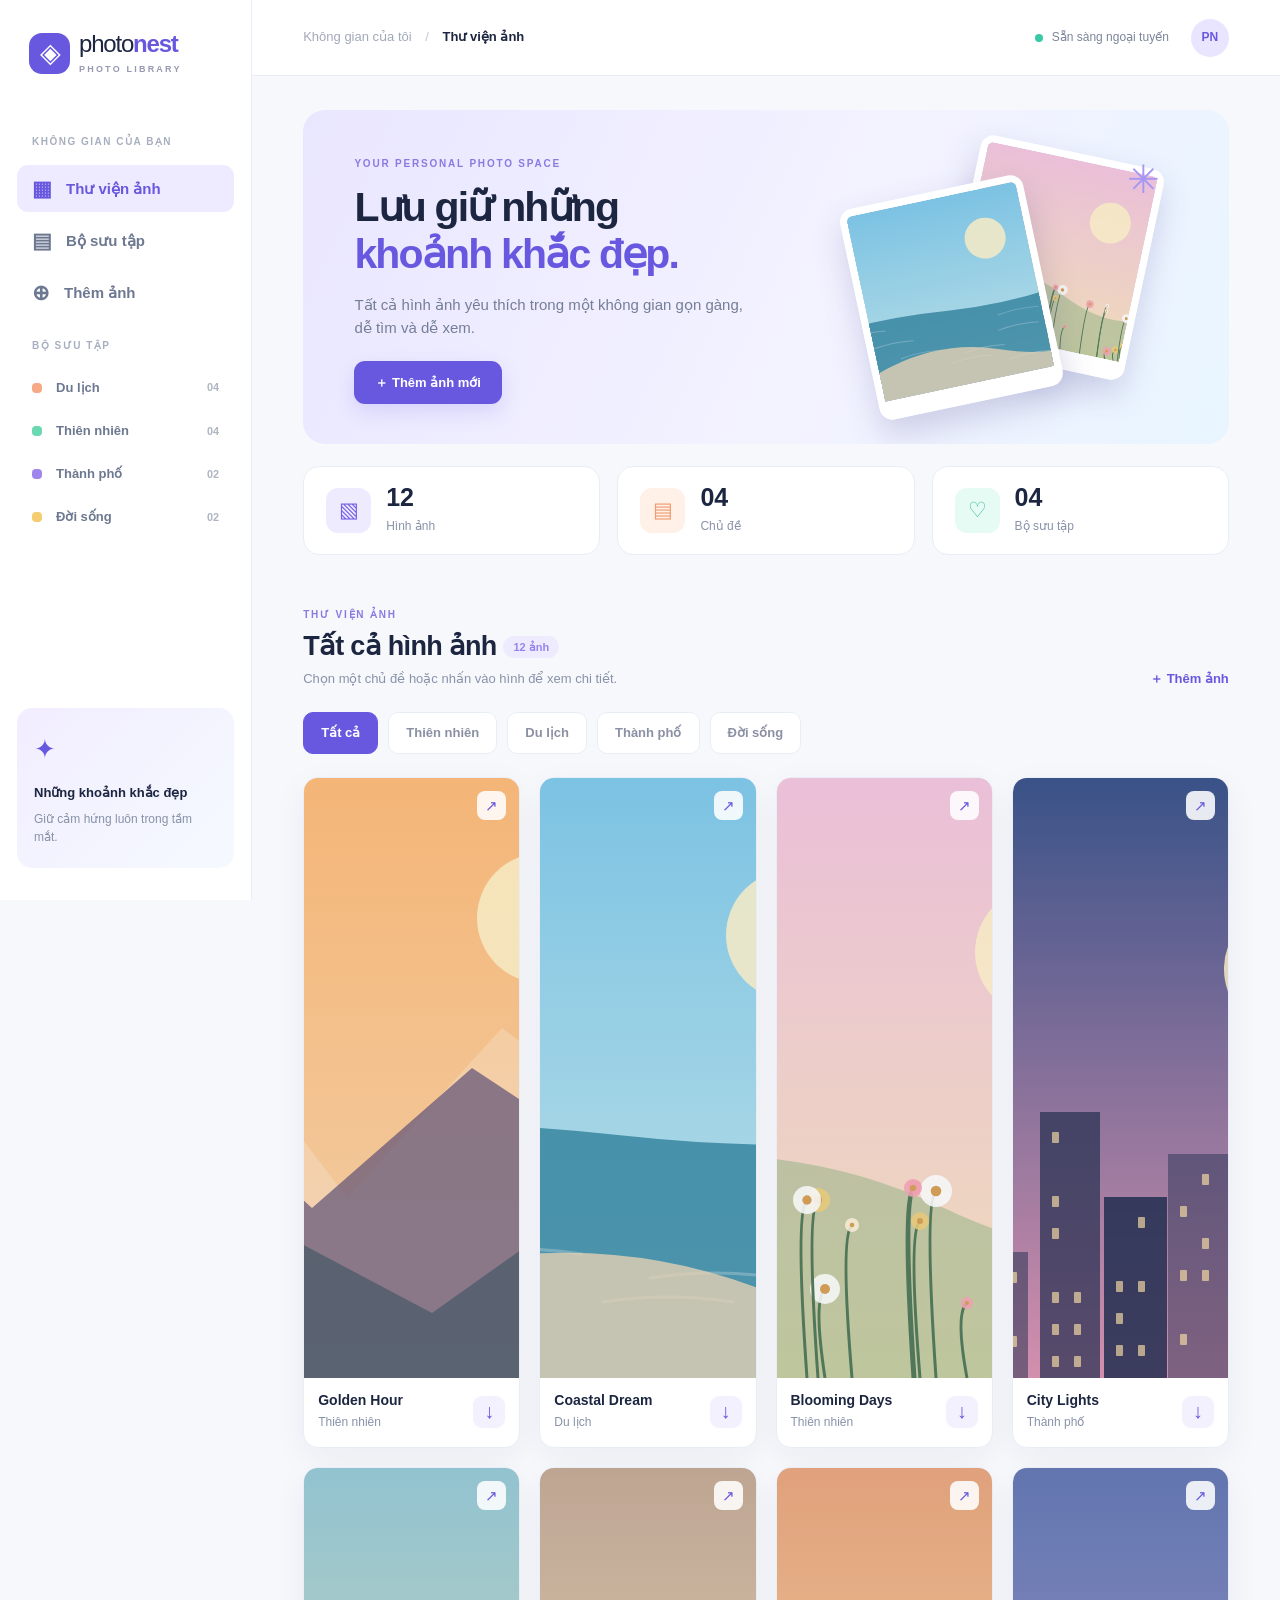
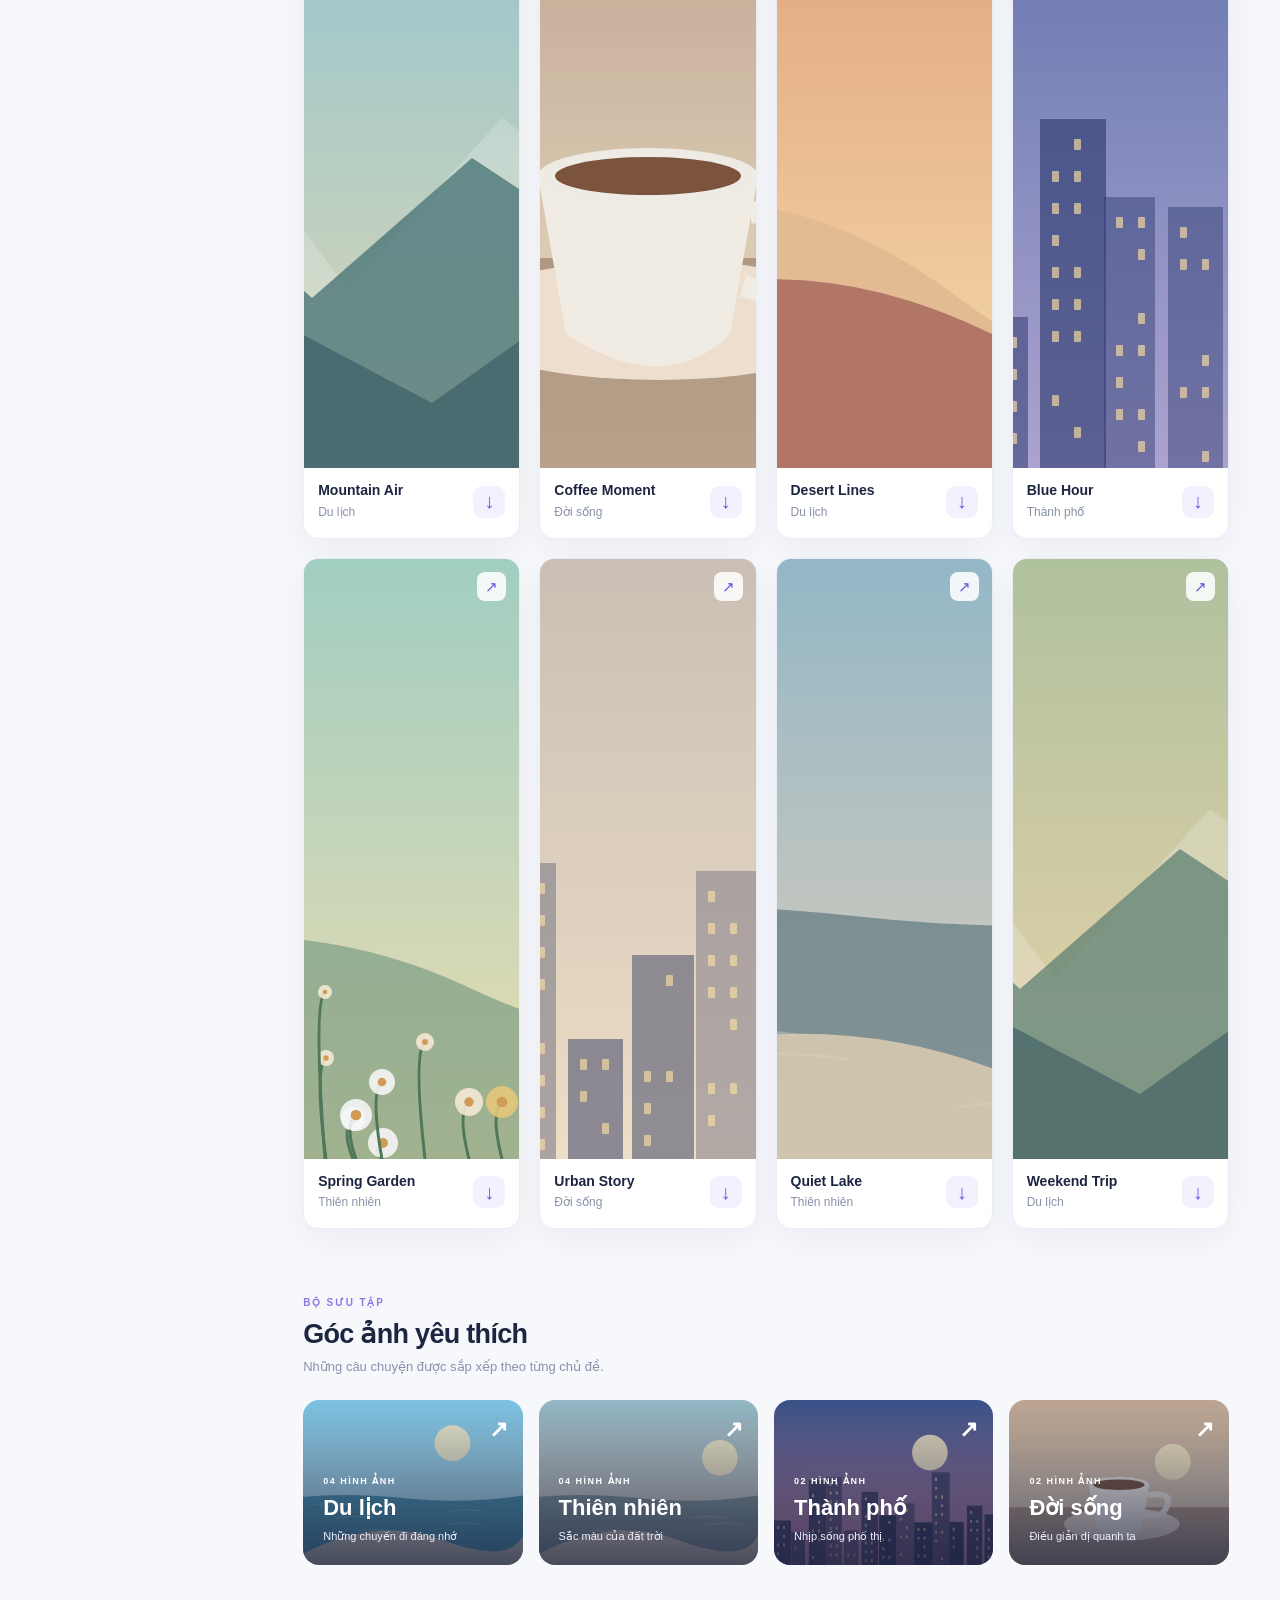
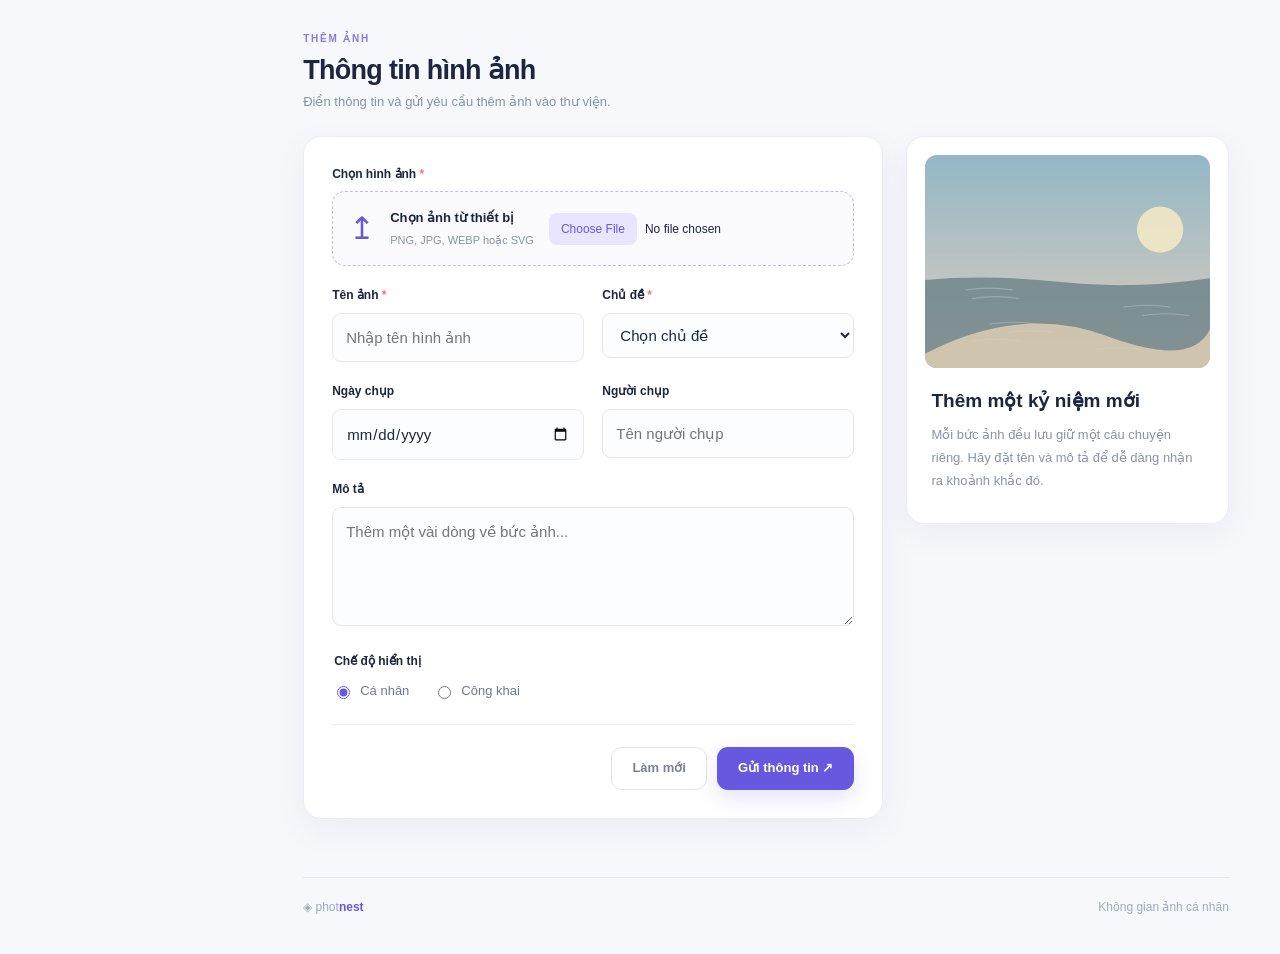
==== phan1-saigon-frames/index.html @ 29690cf7 "chore: import PhotoNest instruction source as the starting point for Part 1" ====
<!doctype html>
<html lang="vi">
<head><meta charset="utf-8"><meta name="viewport" content="width=device-width,initial-scale=1"><meta name="description" content="PhotoNest — Thư viện ảnh cá nhân"><title>PhotoNest | Thư viện ảnh</title><link rel="stylesheet" href="styles.css"></head>
<body>
<a class="skip-link" href="#gallery">Đến thư viện ảnh</a>
<div class="app">
<aside class="sidebar"><a class="brand" href="index.html"><span class="brand-icon">◈</span><span>photo<b>nest</b><small>PHOTO LIBRARY</small></span></a><p class="nav-label">KHÔNG GIAN CỦA BẠN</p><nav class="nav-links" aria-label="Điều hướng"><a class="nav-active" href="#gallery"><span>▦</span> Thư viện ảnh</a><a href="#collections"><span>▤</span> Bộ sưu tập</a><a href="#add-photo"><span>⊕</span> Thêm ảnh</a></nav><p class="nav-label">BỘ SƯU TẬP</p><div class="side-collections"><a href="#collections"><span class="dot coral"></span> Du lịch <small>04</small></a><a href="#collections"><span class="dot aqua"></span> Thiên nhiên <small>04</small></a><a href="#collections"><span class="dot purple"></span> Thành phố <small>02</small></a><a href="#collections"><span class="dot yellow"></span> Đời sống <small>02</small></a></div><div class="sidebar-end"><span class="sidebar-end-icon">✦</span><strong>Những khoảnh khắc đẹp</strong><p>Giữ cảm hứng luôn trong tầm mắt.</p></div></aside>
<div class="main"><header class="topbar"><div class="breadcrumbs">Không gian của tôi <span>/</span> <b>Thư viện ảnh</b></div><div class="profile"><span class="status-dot"></span> Sẵn sàng ngoại tuyến <span class="avatar">PN</span></div></header>
<main class="content"><section class="hero"><div class="hero-copy"><span class="overline">YOUR PERSONAL PHOTO SPACE</span><h1>Lưu giữ những<br><em>khoảnh khắc đẹp.</em></h1><p>Tất cả hình ảnh yêu thích trong một không gian gọn gàng, dễ tìm và dễ xem.</p><a class="btn btn-primary" href="#add-photo">＋ Thêm ảnh mới</a></div><div class="hero-art" aria-hidden="true"><img class="hero-back" src="assets/blooming-days.svg" alt=""><img class="hero-front" src="assets/coastal-dream.svg" alt=""><span class="spark">✳</span></div></section>
<section class="summary" aria-label="Tổng quan thư viện"><div class="summary-item"><span class="summary-icon icon-one">▧</span><div><strong>12</strong><p>Hình ảnh</p></div></div><div class="summary-item"><span class="summary-icon icon-two">▤</span><div><strong>04</strong><p>Chủ đề</p></div></div><div class="summary-item"><span class="summary-icon icon-three">♡</span><div><strong>04</strong><p>Bộ sưu tập</p></div></div></section>
<section class="library-section" id="gallery"><div class="section-head"><div><span class="overline">THƯ VIỆN ẢNH</span><h2>Tất cả hình ảnh <span class="count-badge">12 ảnh</span></h2><p>Chọn một chủ đề hoặc nhấn vào hình để xem chi tiết.</p></div><a href="#add-photo" class="quiet-action">＋ Thêm ảnh</a></div><div class="filter-wrap"><input class="filter-input" type="radio" id="filter-all" name="filter" checked><input class="filter-input" type="radio" id="filter-nature" name="filter" ><input class="filter-input" type="radio" id="filter-travel" name="filter" ><input class="filter-input" type="radio" id="filter-city" name="filter" ><input class="filter-input" type="radio" id="filter-life" name="filter" ><div class="filter-bar" role="group" aria-label="Lọc theo chủ đề"><label for="filter-all">Tất cả</label><label for="filter-nature">Thiên nhiên</label><label for="filter-travel">Du lịch</label><label for="filter-city">Thành phố</label><label for="filter-life">Đời sống</label></div><div class="gallery-grid"><article class="photo-card category-nature"><a class="photo-preview" href="#photo-1" aria-label="Xem ảnh Golden Hour"><img src="assets/golden-hour.svg" alt="Golden Hour" width="800" height="600" loading="lazy"><span class="view-indicator">↗</span></a><div class="photo-caption"><div><h3>Golden Hour</h3><p>Thiên nhiên</p></div><a href="assets/golden-hour.svg" download="golden-hour.svg" class="download-link" aria-label="Tải Golden Hour" title="Tải ảnh">↓</a></div></article>
<article class="photo-card category-travel"><a class="photo-preview" href="#photo-2" aria-label="Xem ảnh Coastal Dream"><img src="assets/coastal-dream.svg" alt="Coastal Dream" width="800" height="600" loading="lazy"><span class="view-indicator">↗</span></a><div class="photo-caption"><div><h3>Coastal Dream</h3><p>Du lịch</p></div><a href="assets/coastal-dream.svg" download="coastal-dream.svg" class="download-link" aria-label="Tải Coastal Dream" title="Tải ảnh">↓</a></div></article>
<article class="photo-card category-nature"><a class="photo-preview" href="#photo-3" aria-label="Xem ảnh Blooming Days"><img src="assets/blooming-days.svg" alt="Blooming Days" width="800" height="600" loading="lazy"><span class="view-indicator">↗</span></a><div class="photo-caption"><div><h3>Blooming Days</h3><p>Thiên nhiên</p></div><a href="assets/blooming-days.svg" download="blooming-days.svg" class="download-link" aria-label="Tải Blooming Days" title="Tải ảnh">↓</a></div></article>
<article class="photo-card category-city"><a class="photo-preview" href="#photo-4" aria-label="Xem ảnh City Lights"><img src="assets/city-lights.svg" alt="City Lights" width="800" height="600" loading="lazy"><span class="view-indicator">↗</span></a><div class="photo-caption"><div><h3>City Lights</h3><p>Thành phố</p></div><a href="assets/city-lights.svg" download="city-lights.svg" class="download-link" aria-label="Tải City Lights" title="Tải ảnh">↓</a></div></article>
<article class="photo-card category-travel"><a class="photo-preview" href="#photo-5" aria-label="Xem ảnh Mountain Air"><img src="assets/mountain-air.svg" alt="Mountain Air" width="800" height="600" loading="lazy"><span class="view-indicator">↗</span></a><div class="photo-caption"><div><h3>Mountain Air</h3><p>Du lịch</p></div><a href="assets/mountain-air.svg" download="mountain-air.svg" class="download-link" aria-label="Tải Mountain Air" title="Tải ảnh">↓</a></div></article>
<article class="photo-card category-life"><a class="photo-preview" href="#photo-6" aria-label="Xem ảnh Coffee Moment"><img src="assets/coffee-moment.svg" alt="Coffee Moment" width="800" height="600" loading="lazy"><span class="view-indicator">↗</span></a><div class="photo-caption"><div><h3>Coffee Moment</h3><p>Đời sống</p></div><a href="assets/coffee-moment.svg" download="coffee-moment.svg" class="download-link" aria-label="Tải Coffee Moment" title="Tải ảnh">↓</a></div></article>
<article class="photo-card category-travel"><a class="photo-preview" href="#photo-7" aria-label="Xem ảnh Desert Lines"><img src="assets/desert-lines.svg" alt="Desert Lines" width="800" height="600" loading="lazy"><span class="view-indicator">↗</span></a><div class="photo-caption"><div><h3>Desert Lines</h3><p>Du lịch</p></div><a href="assets/desert-lines.svg" download="desert-lines.svg" class="download-link" aria-label="Tải Desert Lines" title="Tải ảnh">↓</a></div></article>
<article class="photo-card category-city"><a class="photo-preview" href="#photo-8" aria-label="Xem ảnh Blue Hour"><img src="assets/blue-hour.svg" alt="Blue Hour" width="800" height="600" loading="lazy"><span class="view-indicator">↗</span></a><div class="photo-caption"><div><h3>Blue Hour</h3><p>Thành phố</p></div><a href="assets/blue-hour.svg" download="blue-hour.svg" class="download-link" aria-label="Tải Blue Hour" title="Tải ảnh">↓</a></div></article>
<article class="photo-card category-nature"><a class="photo-preview" href="#photo-9" aria-label="Xem ảnh Spring Garden"><img src="assets/spring-garden.svg" alt="Spring Garden" width="800" height="600" loading="lazy"><span class="view-indicator">↗</span></a><div class="photo-caption"><div><h3>Spring Garden</h3><p>Thiên nhiên</p></div><a href="assets/spring-garden.svg" download="spring-garden.svg" class="download-link" aria-label="Tải Spring Garden" title="Tải ảnh">↓</a></div></article>
<article class="photo-card category-life"><a class="photo-preview" href="#photo-10" aria-label="Xem ảnh Urban Story"><img src="assets/urban-story.svg" alt="Urban Story" width="800" height="600" loading="lazy"><span class="view-indicator">↗</span></a><div class="photo-caption"><div><h3>Urban Story</h3><p>Đời sống</p></div><a href="assets/urban-story.svg" download="urban-story.svg" class="download-link" aria-label="Tải Urban Story" title="Tải ảnh">↓</a></div></article>
<article class="photo-card category-nature"><a class="photo-preview" href="#photo-11" aria-label="Xem ảnh Quiet Lake"><img src="assets/quiet-lake.svg" alt="Quiet Lake" width="800" height="600" loading="lazy"><span class="view-indicator">↗</span></a><div class="photo-caption"><div><h3>Quiet Lake</h3><p>Thiên nhiên</p></div><a href="assets/quiet-lake.svg" download="quiet-lake.svg" class="download-link" aria-label="Tải Quiet Lake" title="Tải ảnh">↓</a></div></article>
<article class="photo-card category-travel"><a class="photo-preview" href="#photo-12" aria-label="Xem ảnh Weekend Trip"><img src="assets/weekend-trip.svg" alt="Weekend Trip" width="800" height="600" loading="lazy"><span class="view-indicator">↗</span></a><div class="photo-caption"><div><h3>Weekend Trip</h3><p>Du lịch</p></div><a href="assets/weekend-trip.svg" download="weekend-trip.svg" class="download-link" aria-label="Tải Weekend Trip" title="Tải ảnh">↓</a></div></article></div></div></section>
<section class="collections-section" id="collections"><div class="section-head"><div><span class="overline">BỘ SƯU TẬP</span><h2>Góc ảnh yêu thích</h2><p>Những câu chuyện được sắp xếp theo từng chủ đề.</p></div></div><div class="collection-grid"><a class="collection-tile tile-travel" href="#gallery"><span>04 HÌNH ẢNH</span><h3>Du lịch</h3><p>Những chuyến đi đáng nhớ</p><b>↗</b></a><a class="collection-tile tile-nature" href="#gallery"><span>04 HÌNH ẢNH</span><h3>Thiên nhiên</h3><p>Sắc màu của đất trời</p><b>↗</b></a><a class="collection-tile tile-city" href="#gallery"><span>02 HÌNH ẢNH</span><h3>Thành phố</h3><p>Nhịp sống phố thị</p><b>↗</b></a><a class="collection-tile tile-life" href="#gallery"><span>02 HÌNH ẢNH</span><h3>Đời sống</h3><p>Điều giản dị quanh ta</p><b>↗</b></a></div></section>
<section class="form-section" id="add-photo"><div class="section-head"><div><span class="overline">THÊM ẢNH</span><h2>Thông tin hình ảnh</h2><p>Điền thông tin và gửi yêu cầu thêm ảnh vào thư viện.</p></div></div><div class="form-layout"><form class="photo-form" action="form-result.html" method="get"><div class="field"><label for="photo-file">Chọn hình ảnh <span>*</span></label><div class="file-box"><span class="file-symbol">↥</span><div><strong>Chọn ảnh từ thiết bị</strong><small>PNG, JPG, WEBP hoặc SVG</small></div><input type="file" id="photo-file" name="photo" accept="image/*" required></div></div><div class="field-row"><div class="field"><label for="photo-title">Tên ảnh <span>*</span></label><input id="photo-title" name="title" type="text" placeholder="Nhập tên hình ảnh" minlength="2" maxlength="80" required></div><div class="field"><label for="photo-category">Chủ đề <span>*</span></label><select id="photo-category" name="category" required><option value="" disabled selected>Chọn chủ đề</option><option>Thiên nhiên</option><option>Du lịch</option><option>Thành phố</option><option>Đời sống</option></select></div></div><div class="field-row"><div class="field"><label for="photo-date">Ngày chụp</label><input id="photo-date" name="date" type="date"></div><div class="field"><label for="photo-author">Người chụp</label><input id="photo-author" name="author" type="text" placeholder="Tên người chụp"></div></div><div class="field"><label for="photo-description">Mô tả</label><textarea id="photo-description" name="description" rows="4" maxlength="500" placeholder="Thêm một vài dòng về bức ảnh..."></textarea></div><fieldset class="privacy-field"><legend>Chế độ hiển thị</legend><label><input type="radio" name="visibility" value="private" checked> Cá nhân</label><label><input type="radio" name="visibility" value="public"> Công khai</label></fieldset><div class="form-actions"><button type="reset" class="btn btn-secondary">Làm mới</button><button type="submit" class="btn btn-primary">Gửi thông tin ↗</button></div></form><aside class="form-aside"><div class="aside-illustration"><img src="assets/quiet-lake.svg" alt="Phong cảnh hồ nước"></div><h3>Thêm một kỷ niệm mới</h3><p>Mỗi bức ảnh đều lưu giữ một câu chuyện riêng. Hãy đặt tên và mô tả để dễ dàng nhận ra khoảnh khắc đó.</p></aside></div></section>
<footer class="footer"><span>◈ phot<b>nest</b></span><span>Không gian ảnh cá nhân</span></footer>
</main></div></div>
<section class="modal" id="photo-1" aria-label="Chi tiết Golden Hour"><a class="modal-shade" href="#gallery" aria-label="Đóng"></a><div class="modal-window"><a class="modal-close" href="#gallery" aria-label="Đóng">×</a><img src="assets/golden-hour.svg" alt="Golden Hour"><div class="modal-meta"><div><span class="overline">CHI TIẾT ẢNH</span><h2>Golden Hour</h2><p>Thiên nhiên · SVG</p></div><a href="assets/golden-hour.svg" download="golden-hour.svg" class="btn btn-primary">↓ Tải ảnh</a></div></div></section>
<section class="modal" id="photo-2" aria-label="Chi tiết Coastal Dream"><a class="modal-shade" href="#gallery" aria-label="Đóng"></a><div class="modal-window"><a class="modal-close" href="#gallery" aria-label="Đóng">×</a><img src="assets/coastal-dream.svg" alt="Coastal Dream"><div class="modal-meta"><div><span class="overline">CHI TIẾT ẢNH</span><h2>Coastal Dream</h2><p>Du lịch · SVG</p></div><a href="assets/coastal-dream.svg" download="coastal-dream.svg" class="btn btn-primary">↓ Tải ảnh</a></div></div></section>
<section class="modal" id="photo-3" aria-label="Chi tiết Blooming Days"><a class="modal-shade" href="#gallery" aria-label="Đóng"></a><div class="modal-window"><a class="modal-close" href="#gallery" aria-label="Đóng">×</a><img src="assets/blooming-days.svg" alt="Blooming Days"><div class="modal-meta"><div><span class="overline">CHI TIẾT ẢNH</span><h2>Blooming Days</h2><p>Thiên nhiên · SVG</p></div><a href="assets/blooming-days.svg" download="blooming-days.svg" class="btn btn-primary">↓ Tải ảnh</a></div></div></section>
<section class="modal" id="photo-4" aria-label="Chi tiết City Lights"><a class="modal-shade" href="#gallery" aria-label="Đóng"></a><div class="modal-window"><a class="modal-close" href="#gallery" aria-label="Đóng">×</a><img src="assets/city-lights.svg" alt="City Lights"><div class="modal-meta"><div><span class="overline">CHI TIẾT ẢNH</span><h2>City Lights</h2><p>Thành phố · SVG</p></div><a href="assets/city-lights.svg" download="city-lights.svg" class="btn btn-primary">↓ Tải ảnh</a></div></div></section>
<section class="modal" id="photo-5" aria-label="Chi tiết Mountain Air"><a class="modal-shade" href="#gallery" aria-label="Đóng"></a><div class="modal-window"><a class="modal-close" href="#gallery" aria-label="Đóng">×</a><img src="assets/mountain-air.svg" alt="Mountain Air"><div class="modal-meta"><div><span class="overline">CHI TIẾT ẢNH</span><h2>Mountain Air</h2><p>Du lịch · SVG</p></div><a href="assets/mountain-air.svg" download="mountain-air.svg" class="btn btn-primary">↓ Tải ảnh</a></div></div></section>
<section class="modal" id="photo-6" aria-label="Chi tiết Coffee Moment"><a class="modal-shade" href="#gallery" aria-label="Đóng"></a><div class="modal-window"><a class="modal-close" href="#gallery" aria-label="Đóng">×</a><img src="assets/coffee-moment.svg" alt="Coffee Moment"><div class="modal-meta"><div><span class="overline">CHI TIẾT ẢNH</span><h2>Coffee Moment</h2><p>Đời sống · SVG</p></div><a href="assets/coffee-moment.svg" download="coffee-moment.svg" class="btn btn-primary">↓ Tải ảnh</a></div></div></section>
<section class="modal" id="photo-7" aria-label="Chi tiết Desert Lines"><a class="modal-shade" href="#gallery" aria-label="Đóng"></a><div class="modal-window"><a class="modal-close" href="#gallery" aria-label="Đóng">×</a><img src="assets/desert-lines.svg" alt="Desert Lines"><div class="modal-meta"><div><span class="overline">CHI TIẾT ẢNH</span><h2>Desert Lines</h2><p>Du lịch · SVG</p></div><a href="assets/desert-lines.svg" download="desert-lines.svg" class="btn btn-primary">↓ Tải ảnh</a></div></div></section>
<section class="modal" id="photo-8" aria-label="Chi tiết Blue Hour"><a class="modal-shade" href="#gallery" aria-label="Đóng"></a><div class="modal-window"><a class="modal-close" href="#gallery" aria-label="Đóng">×</a><img src="assets/blue-hour.svg" alt="Blue Hour"><div class="modal-meta"><div><span class="overline">CHI TIẾT ẢNH</span><h2>Blue Hour</h2><p>Thành phố · SVG</p></div><a href="assets/blue-hour.svg" download="blue-hour.svg" class="btn btn-primary">↓ Tải ảnh</a></div></div></section>
<section class="modal" id="photo-9" aria-label="Chi tiết Spring Garden"><a class="modal-shade" href="#gallery" aria-label="Đóng"></a><div class="modal-window"><a class="modal-close" href="#gallery" aria-label="Đóng">×</a><img src="assets/spring-garden.svg" alt="Spring Garden"><div class="modal-meta"><div><span class="overline">CHI TIẾT ẢNH</span><h2>Spring Garden</h2><p>Thiên nhiên · SVG</p></div><a href="assets/spring-garden.svg" download="spring-garden.svg" class="btn btn-primary">↓ Tải ảnh</a></div></div></section>
<section class="modal" id="photo-10" aria-label="Chi tiết Urban Story"><a class="modal-shade" href="#gallery" aria-label="Đóng"></a><div class="modal-window"><a class="modal-close" href="#gallery" aria-label="Đóng">×</a><img src="assets/urban-story.svg" alt="Urban Story"><div class="modal-meta"><div><span class="overline">CHI TIẾT ẢNH</span><h2>Urban Story</h2><p>Đời sống · SVG</p></div><a href="assets/urban-story.svg" download="urban-story.svg" class="btn btn-primary">↓ Tải ảnh</a></div></div></section>
<section class="modal" id="photo-11" aria-label="Chi tiết Quiet Lake"><a class="modal-shade" href="#gallery" aria-label="Đóng"></a><div class="modal-window"><a class="modal-close" href="#gallery" aria-label="Đóng">×</a><img src="assets/quiet-lake.svg" alt="Quiet Lake"><div class="modal-meta"><div><span class="overline">CHI TIẾT ẢNH</span><h2>Quiet Lake</h2><p>Thiên nhiên · SVG</p></div><a href="assets/quiet-lake.svg" download="quiet-lake.svg" class="btn btn-primary">↓ Tải ảnh</a></div></div></section>
<section class="modal" id="photo-12" aria-label="Chi tiết Weekend Trip"><a class="modal-shade" href="#gallery" aria-label="Đóng"></a><div class="modal-window"><a class="modal-close" href="#gallery" aria-label="Đóng">×</a><img src="assets/weekend-trip.svg" alt="Weekend Trip"><div class="modal-meta"><div><span class="overline">CHI TIẾT ẢNH</span><h2>Weekend Trip</h2><p>Du lịch · SVG</p></div><a href="assets/weekend-trip.svg" download="weekend-trip.svg" class="btn btn-primary">↓ Tải ảnh</a></div></div></section>
</body></html>
---- phan1-saigon-frames/styles.css ----
@charset "UTF-8";
:root{--ink:#1c2640;--muted:#8892a8;--line:#e9edf5;--blue:#6758df;--pale:#f7f8fc;--white:#fff;--radius:18px;--shadow:0 10px 34px rgba(34,43,80,.055)}
*{box-sizing:border-box}html{scroll-behavior:smooth}body{margin:0;background:var(--pale);color:var(--ink);font-family:Inter,-apple-system,BlinkMacSystemFont,"Segoe UI",Arial,sans-serif;font-size:15px;line-height:1.55}a{text-decoration:none;color:inherit}button,input,select,textarea{font:inherit}button{cursor:pointer}img{max-width:100%;display:block}h1,h2,h3,p{margin-top:0}h1,h2,h3{line-height:1.2}h2{font-size:27px;letter-spacing:-.7px}p{color:var(--muted)}:focus-visible{outline:3px solid #a69aff;outline-offset:3px}.skip-link{position:absolute;top:-90px;left:12px;background:white;padding:12px;z-index:100}.skip-link:focus{top:12px}
.app{min-height:100vh;display:grid;grid-template-columns:252px minmax(0,1fr)}.sidebar{background:white;border-right:1px solid var(--line);padding:32px 17px;display:flex;flex-direction:column;gap:10px;position:sticky;top:0;height:100vh}.brand{display:flex;align-items:center;gap:9px;padding:0 12px 38px;font-size:24px;letter-spacing:-1.2px;font-weight:450;line-height:1}.brand b{font-weight:800;color:var(--blue)}.brand small{display:block;font-size:9px;letter-spacing:2.2px;color:#969ab0;margin-top:9px;font-weight:650}.brand-icon{display:grid;place-items:center;width:41px;height:41px;border-radius:13px;background:var(--blue);color:white;font-size:27px}.nav-label{padding:12px 15px 5px;font-size:10px;letter-spacing:1.5px;color:#a7afbf;font-weight:800;margin:0}.nav-links,.side-collections{display:grid;gap:5px}.nav-links a,.side-collections a{display:flex;align-items:center;gap:14px;padding:12px 15px;border-radius:11px;color:#6d7891;font-weight:600}.nav-links a span{font-size:21px;line-height:1}.nav-links a:hover,.side-collections a:hover{background:#f3f1ff;color:var(--blue)}.nav-links a.nav-active{background:#eeeaff;color:var(--blue)}.side-collections a{font-size:13px;padding-block:9px}.side-collections small{margin-left:auto;color:#aeb5c2}.dot{width:10px;height:10px;border-radius:4px;display:inline-block}.coral{background:#f7a885}.aqua{background:#6ad8b0}.purple{background:#9e86ec}.yellow{background:#f5cd6f}.sidebar-end{margin-top:auto;padding:21px 17px;border-radius:15px;background:linear-gradient(135deg,#f2edff,#f5faff)}.sidebar-end-icon{color:var(--blue);font-size:26px;display:block;margin-bottom:10px}.sidebar-end strong{font-size:13px}.sidebar-end p{font-size:12px;margin:7px 0 0}.main{min-width:0}.topbar{height:76px;background:white;border-bottom:1px solid var(--line);display:flex;align-items:center;justify-content:space-between;padding:0 clamp(20px,4vw,58px);gap:15px}.breadcrumbs{font-size:13px;color:#a1a9b8}.breadcrumbs span{padding:0 10px;color:#bec6d1}.breadcrumbs b{color:var(--ink)}.profile{display:flex;align-items:center;gap:9px;font-size:12px;color:#7b8599}.status-dot{background:#38c9a5;width:8px;height:8px;border-radius:50%}.avatar{display:grid;place-items:center;width:38px;height:38px;border-radius:50%;background:#eae5ff;color:var(--blue);font-weight:800;margin-left:13px}.content{max-width:1600px;margin:auto;padding:34px clamp(20px,4vw,58px) 18px}.overline{color:#8b79e3;font-weight:800;letter-spacing:1.8px;font-size:10px}.hero{min-height:290px;border-radius:22px;padding:40px clamp(25px,4vw,64px);background:linear-gradient(115deg,#e9e6ff 0%,#f3f2ff 55%,#e8f5ff 100%);position:relative;display:flex;align-items:center;overflow:hidden}.hero-copy{width:min(65%,600px);position:relative;z-index:2}.hero h1{margin:11px 0 15px;font-size:clamp(32px,3.2vw,48px);letter-spacing:-1.8px;line-height:1.14}.hero h1 em{color:var(--blue);font-style:normal}.hero-copy p{max-width:390px;margin-bottom:22px;color:#757e97}.btn{min-height:43px;display:inline-flex;align-items:center;justify-content:center;gap:9px;padding:10px 20px;border-radius:11px;border:1px solid transparent;font-weight:700;font-size:13px;transition:transform .2s,box-shadow .2s}.btn:hover{transform:translateY(-2px)}.btn-primary{background:var(--blue);color:white;box-shadow:0 8px 20px rgba(103,88,223,.17)}.btn-secondary{background:white;color:#7a8193;border-color:#e1e5ee}.hero-art{position:absolute;right:9%;top:18%;width:32%;height:75%}.hero-art img{width:63%;height:86%;object-fit:cover;border:7px solid white;border-bottom-width:19px;border-radius:13px;position:absolute;box-shadow:0 15px 32px #4c438c38}.hero-back{right:0;top:-8%;transform:rotate(12deg)}.hero-front{left:3%;top:8%;transform:rotate(-12deg)}.spark{position:absolute;color:#a696f5;font-size:39px;right:-5%;top:-8%}.summary{display:grid;grid-template-columns:repeat(3,1fr);gap:17px;margin:22px 0 46px}.summary-item{background:white;border:1px solid var(--line);border-radius:16px;display:flex;align-items:center;gap:15px;padding:18px 22px}.summary-icon{width:45px;height:45px;display:grid;place-items:center;border-radius:12px;font-size:21px}.icon-one{color:#7860e8;background:#efebff}.icon-two{color:#f09b70;background:#fff1e8}.icon-three{color:#3cbda4;background:#e6fbf4}.summary-item strong{font-size:25px;line-height:1}.summary-item p{font-size:12px;margin:5px 0 0}.section-head{display:flex;align-items:end;justify-content:space-between;gap:18px;margin-bottom:23px}.section-head h2{margin:6px 0}.section-head p{margin:0;font-size:13px}.count-badge{color:#9783ed;background:#efebff;border-radius:20px;padding:5px 10px;font-size:11px;vertical-align:middle;letter-spacing:0}.quiet-action{font-size:13px;font-weight:700;color:var(--blue)}.filter-wrap{position:relative}.filter-input{position:absolute;width:1px;height:1px;opacity:0}.filter-bar{display:flex;flex-wrap:wrap;gap:10px;margin-bottom:23px}.filter-bar label{cursor:pointer;background:#fff;border:1px solid var(--line);padding:10px 17px;border-radius:10px;font-size:13px;font-weight:650;color:#8b91a4;transition:.2s}.filter-bar label:hover{border-color:#cabefa;color:var(--blue)}#filter-all:checked~.filter-bar label[for=filter-all],#filter-nature:checked~.filter-bar label[for=filter-nature],#filter-travel:checked~.filter-bar label[for=filter-travel],#filter-city:checked~.filter-bar label[for=filter-city],#filter-life:checked~.filter-bar label[for=filter-life]{background:var(--blue);color:white;border-color:var(--blue)}.filter-input:focus-visible~.filter-bar{outline:2px solid #ae9eff;outline-offset:4px}.gallery-grid{display:grid;grid-template-columns:repeat(4,minmax(0,1fr));gap:19px}.photo-card{min-width:0;background:white;border:1px solid var(--line);border-radius:15px;overflow:hidden;box-shadow:var(--shadow);transition:transform .2s,box-shadow .2s}.photo-card:hover{transform:translateY(-4px);box-shadow:0 18px 38px #25335c17}.photo-preview{display:block;position:relative;overflow:hidden;background:#e7e7f5}.photo-preview img{width:100%;aspect-ratio:4/3;object-fit:cover;transition:transform .3s}.photo-preview:hover img{transform:scale(1.06)}.view-indicator{position:absolute;right:13px;top:13px;background:#ffffffdf;color:var(--blue);width:29px;height:29px;display:grid;place-items:center;border-radius:8px}.photo-caption{display:flex;align-items:center;justify-content:space-between;padding:14px 14px 16px;gap:6px}.photo-caption h3{font-size:14px;margin:0 0 4px}.photo-caption p{font-size:12px;margin:0}.download-link{width:32px;height:32px;display:grid;place-items:center;background:#f4f1ff;border-radius:9px;color:var(--blue);font-size:20px}.download-link:hover{background:#e9e2ff}#filter-nature:checked~.gallery-grid .photo-card:not(.category-nature),#filter-travel:checked~.gallery-grid .photo-card:not(.category-travel),#filter-city:checked~.gallery-grid .photo-card:not(.category-city),#filter-life:checked~.gallery-grid .photo-card:not(.category-life){display:none}.collections-section,.form-section{margin-top:60px}.collection-grid{display:grid;grid-template-columns:repeat(4,minmax(0,1fr));gap:16px}.collection-tile{min-height:165px;border-radius:16px;padding:20px;color:white;position:relative;overflow:hidden;display:flex;flex-direction:column;justify-content:end;transition:transform .2s}.collection-tile:hover{transform:translateY(-3px)}.collection-tile:before{content:"";position:absolute;inset:0;background:linear-gradient(0deg,#171e3dba,transparent);z-index:0}.collection-tile>*{position:relative;z-index:1}.collection-tile span{font-size:9px;letter-spacing:1.5px;font-weight:800}.collection-tile h3{margin:6px 0;font-size:22px}.collection-tile p{font-size:11px;color:#f1efff;margin:0}.collection-tile b{position:absolute;right:15px;top:12px;font-size:23px}.tile-travel{background:#e8b78f url('assets/coastal-dream.svg') center/cover}.tile-nature{background:#9ebda1 url('assets/quiet-lake.svg') center/cover}.tile-city{background:#8d9dba url('assets/city-lights.svg') center/cover}.tile-life{background:#d3a89f url('assets/coffee-moment.svg') center/cover}.form-layout{display:grid;grid-template-columns:minmax(0,1.8fr) minmax(230px,1fr);align-items:start;gap:23px}.photo-form,.form-aside{background:white;border:1px solid var(--line);border-radius:18px;padding:28px;box-shadow:var(--shadow)}.field{margin-bottom:20px}.field label{display:block;font-size:12px;font-weight:750;margin-bottom:8px}.field label span{color:#f17878}.field input:not([type=file]),.field select,.field textarea{width:100%;background:#fcfdff;border:1px solid #e4e7f1;padding:12px 13px;border-radius:9px;color:var(--ink);outline:none}.field input:focus,.field textarea:focus,.field select:focus{border-color:#a493f2;box-shadow:0 0 0 3px #ebe6ff}.field textarea{resize:vertical}.field-row{display:grid;grid-template-columns:1fr 1fr;gap:18px}.file-box{border:1.5px dashed #c4b8fc;border-radius:13px;background:#fbfaff;display:flex;align-items:center;gap:15px;padding:16px;flex-wrap:wrap}.file-symbol{font-size:31px;color:var(--blue);line-height:1}.file-box strong{display:block;font-size:13px}.file-box small{display:block;font-size:11px;color:var(--muted);margin-top:4px}.file-box input{flex:1 1 220px;font-size:12px;max-width:100%}.file-box input::file-selector-button{border:0;background:#eae5ff;color:var(--blue);padding:9px 12px;border-radius:8px;cursor:pointer;margin-right:8px}.privacy-field{border:0;padding:0;margin:0 0 23px;display:flex;gap:24px;flex-wrap:wrap}.privacy-field legend{font-size:12px;font-weight:750;margin-bottom:10px}.privacy-field label{display:flex;align-items:center;gap:7px;color:#707890;font-size:13px}.privacy-field input{accent-color:var(--blue)}.form-actions{display:flex;justify-content:flex-end;gap:10px;border-top:1px solid var(--line);padding-top:22px}.form-aside{padding:18px 18px 23px}.aside-illustration img{width:100%;aspect-ratio:4/3;object-fit:cover;border-radius:12px}.form-aside h3{margin:22px 6px 10px;font-size:19px}.form-aside p{margin:0 6px 7px;font-size:13px;line-height:1.8}.footer{border-top:1px solid #e5e8f0;margin-top:58px;padding:20px 0;display:flex;justify-content:space-between;gap:10px;color:#a3aabb;font-size:12px}.footer b{color:var(--blue)}.modal{display:none;position:fixed;inset:0;z-index:50;align-items:center;justify-content:center;padding:20px}.modal:target{display:flex}.modal-shade{position:absolute;inset:0;background:#11192ac9}.modal-window{position:relative;background:white;max-width:740px;width:100%;max-height:92vh;overflow:auto;border-radius:17px;box-shadow:0 25px 90px #0004}.modal-window>img{width:100%;max-height:60vh;object-fit:contain;background:#f0eff7}.modal-close{position:absolute;right:16px;top:16px;display:grid;place-items:center;width:34px;height:34px;border-radius:50%;background:white;font-size:27px;z-index:2}.modal-meta{display:flex;gap:15px;align-items:center;justify-content:space-between;padding:25px}.modal-meta h2{margin:5px 0;font-size:25px}.modal-meta p{margin:0;font-size:13px}.success-page{display:grid;place-items:center;min-height:100vh;padding:20px;background:radial-gradient(circle at 50% 10%,#e7e0ff 0%,#f5f7fd 55%)}.success-card{max-width:520px;background:white;border:1px solid #e9e4f8;padding:42px;border-radius:24px;box-shadow:0 20px 60px #615ab419;text-align:center}.success-brand{display:inline-block;font-size:20px;color:var(--ink);margin-bottom:27px}.success-brand b{color:var(--blue)}.success-icon{width:70px;height:70px;display:grid;place-items:center;margin:0 auto 24px;background:#e3f8f1;color:#26af80;border-radius:50%;font-size:36px}.success-card h1{font-size:30px;margin:12px 0}.success-card p{line-height:1.8}.success-note{background:#f8f7ff;border-radius:10px;padding:15px;font-size:13px;margin:20px 0 25px}.back-link{display:block;margin-top:18px;font-size:13px;color:var(--blue);font-weight:700}
@media(max-width:1250px){.gallery-grid,.collection-grid{grid-template-columns:repeat(3,minmax(0,1fr))}.hero-art{right:6%}}@media(max-width:1000px){.app{grid-template-columns:75px minmax(0,1fr)}.sidebar{padding-inline:10px}.brand{padding:0 5px 26px;justify-content:center}.brand>span:last-child,.nav-label,.nav-links a:not(.nav-active),.side-collections,.sidebar-end{display:none}.nav-links a{font-size:0;justify-content:center;padding:12px}.nav-links a span{font-size:24px}.content{padding-inline:26px}.gallery-grid,.collection-grid{grid-template-columns:repeat(3,minmax(0,1fr))}}@media(max-width:720px){.app{display:block}.sidebar{position:relative;width:auto;height:auto;padding:12px 17px;display:flex;flex-direction:row;align-items:center;justify-content:space-between}.brand{padding:0;font-size:0}.brand>span:last-child{display:inline;font-size:22px}.brand small{display:none}.nav-links{display:flex;gap:3px}.nav-links a,.nav-links a:not(.nav-active){display:flex;font-size:0;padding:8px}.nav-links a span{font-size:22px}.topbar{height:56px;padding:0 18px}.profile{font-size:0}.avatar{margin-left:4px}.content{padding:19px 15px}.hero{padding:30px 23px;min-height:260px}.hero-copy{width:85%}.hero-art{opacity:.27;right:-8%;width:55%}.hero h1{font-size:34px}.summary{gap:9px;margin-bottom:34px}.summary-item{padding:12px 10px;gap:9px}.summary-icon{height:33px;width:33px;font-size:16px}.summary-item strong{font-size:20px}.summary-item p{font-size:10px}.gallery-grid,.collection-grid{grid-template-columns:repeat(2,minmax(0,1fr));gap:11px}.section-head h2{font-size:23px}.form-layout{grid-template-columns:1fr}.form-aside{display:none}.photo-form{padding:20px}.field-row{grid-template-columns:1fr;gap:0}.modal-meta{flex-direction:column;align-items:flex-start}.footer{margin-top:40px}}@media(max-width:400px){.gallery-grid{gap:9px}.photo-caption{padding:10px}.photo-caption h3{font-size:12px}.download-link{width:27px;height:27px}.summary-item{display:block}.summary-item strong{display:block;margin-top:9px}.hero-copy{width:100%}.hero h1{font-size:30px}.section-head{align-items:start}.quiet-action{white-space:nowrap;font-size:11px}}
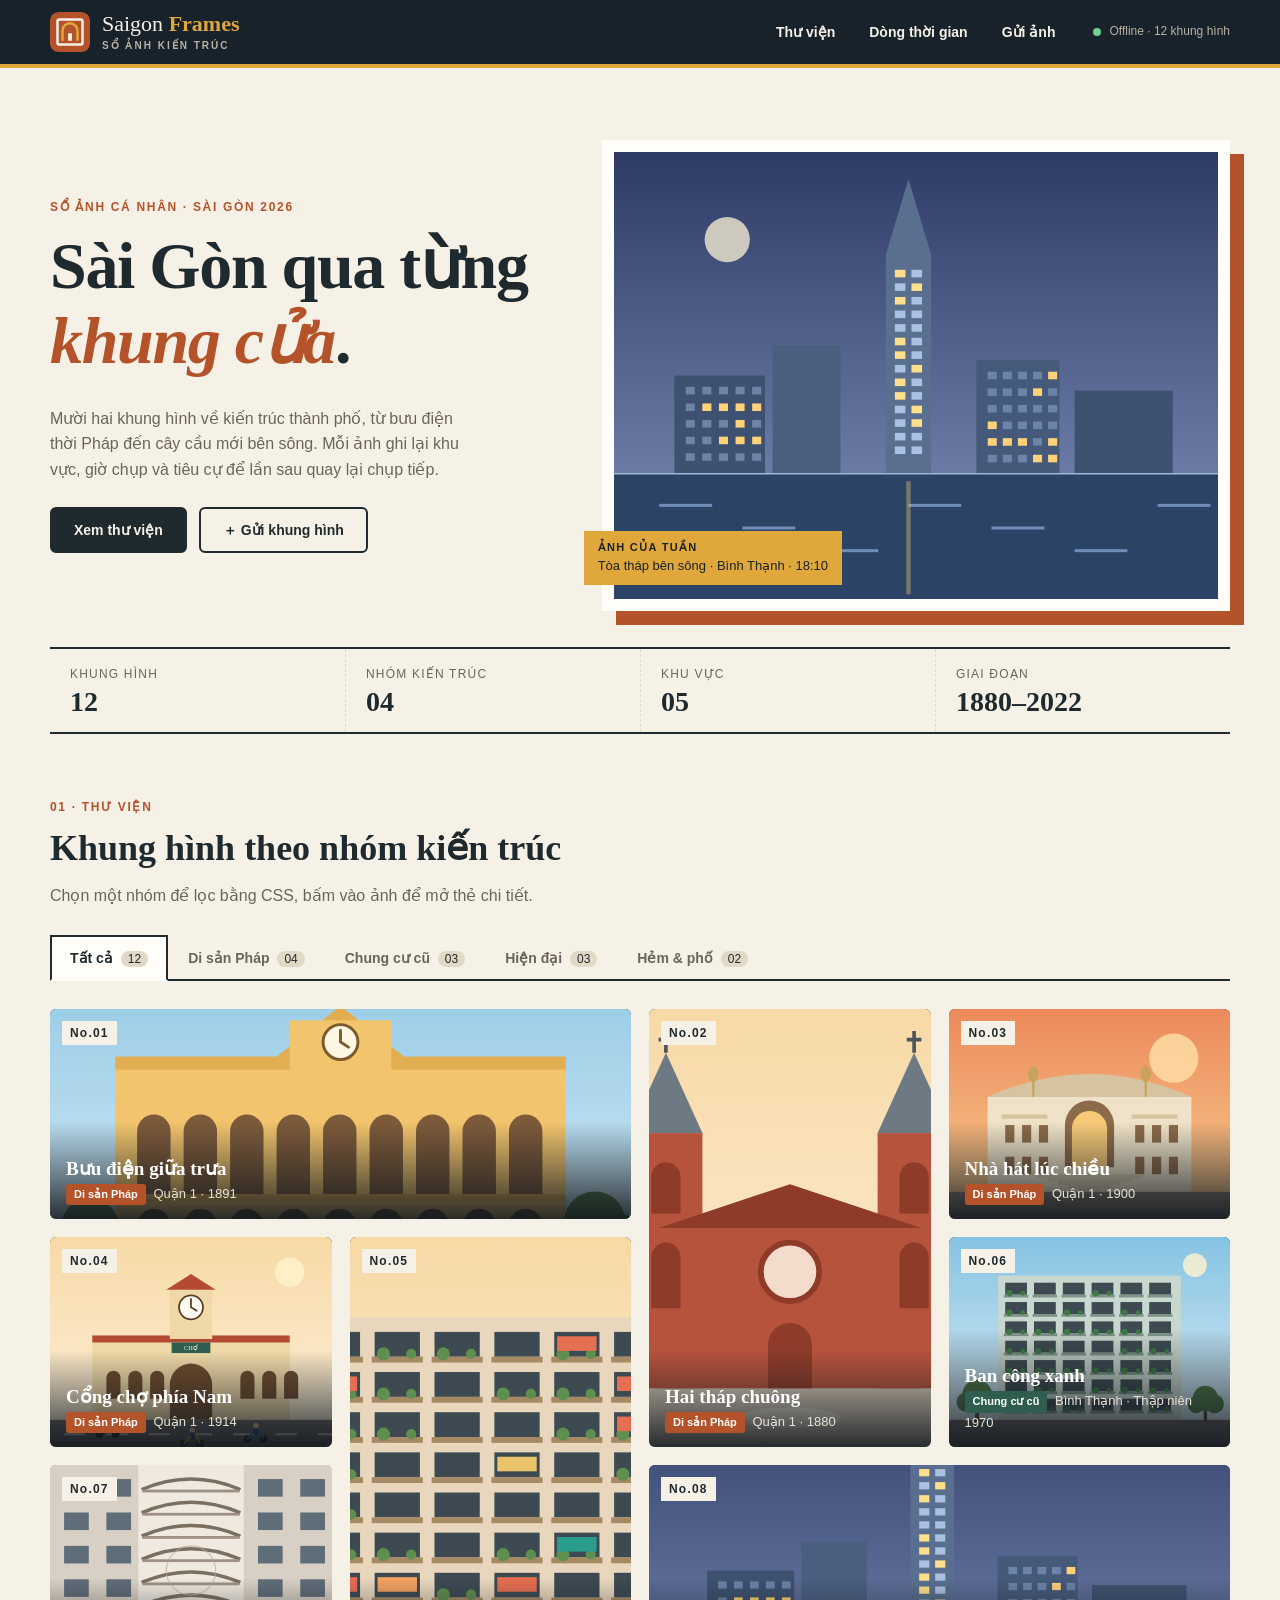
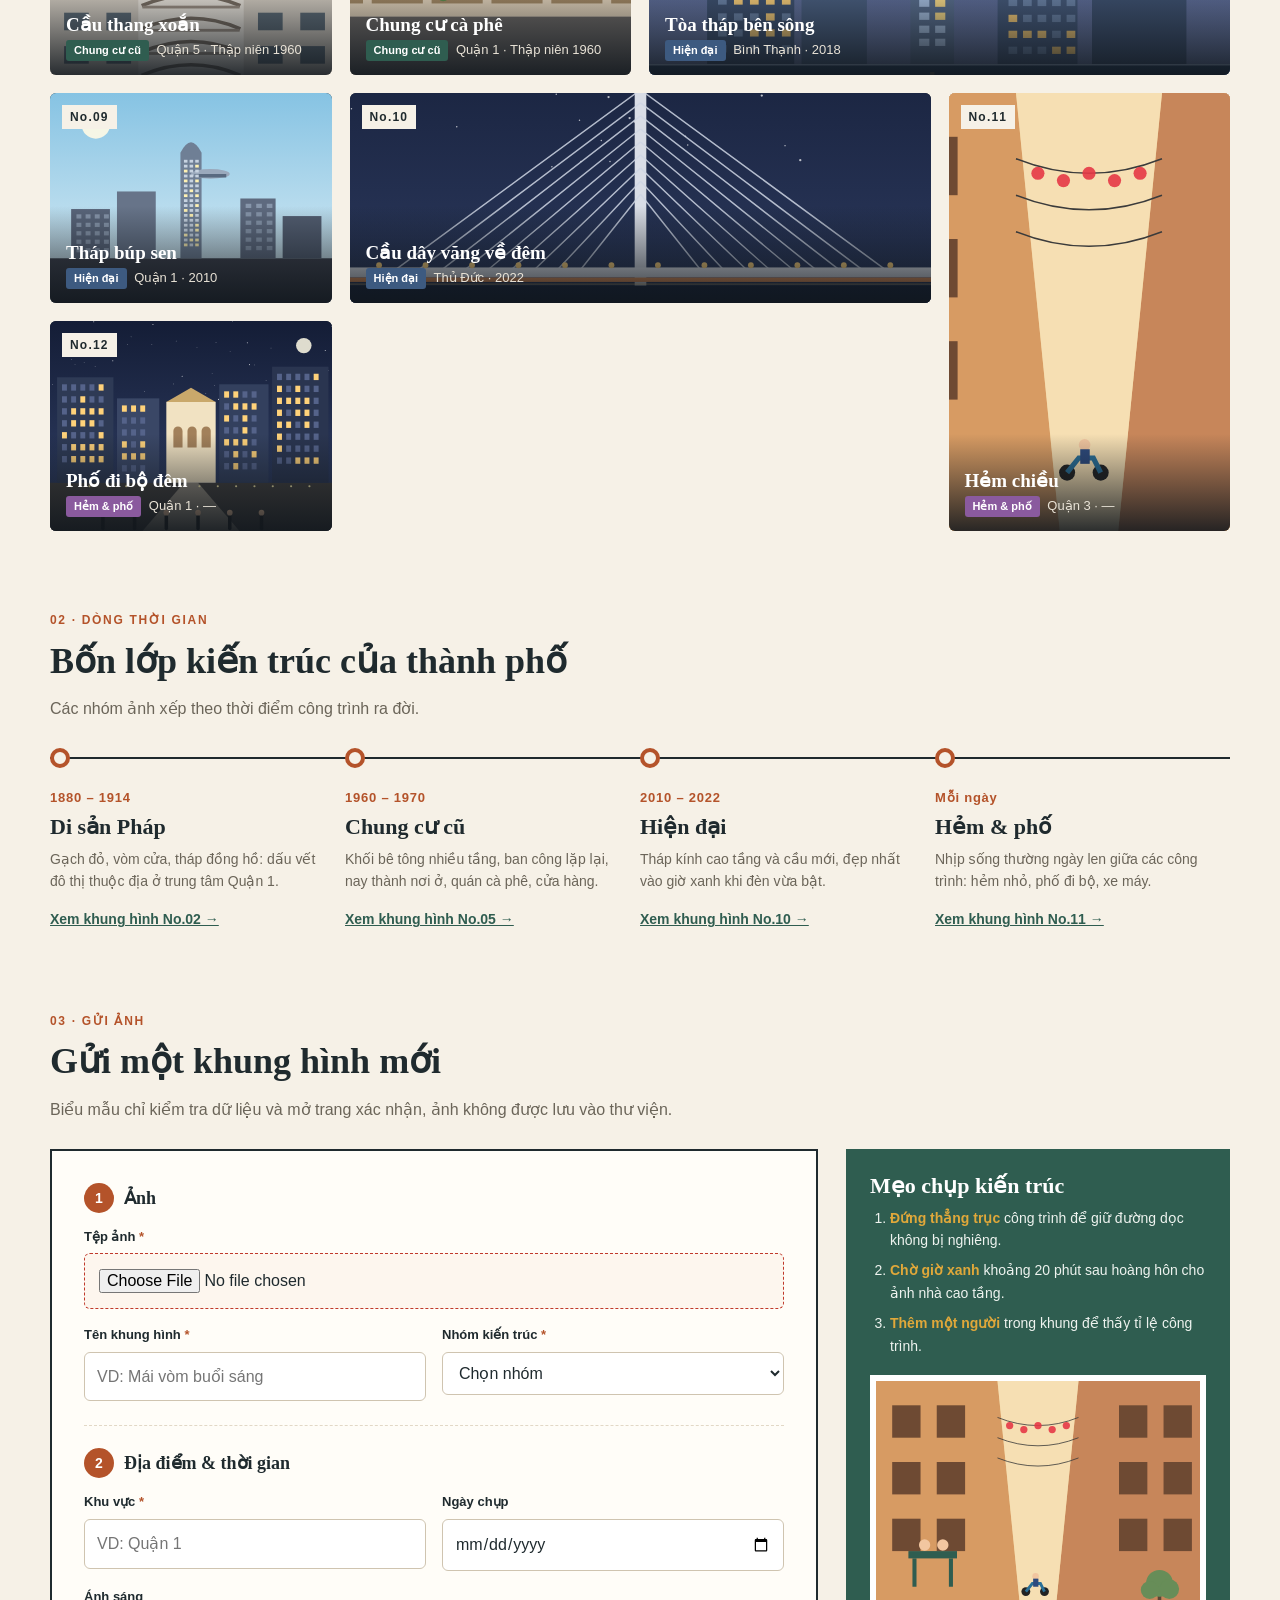
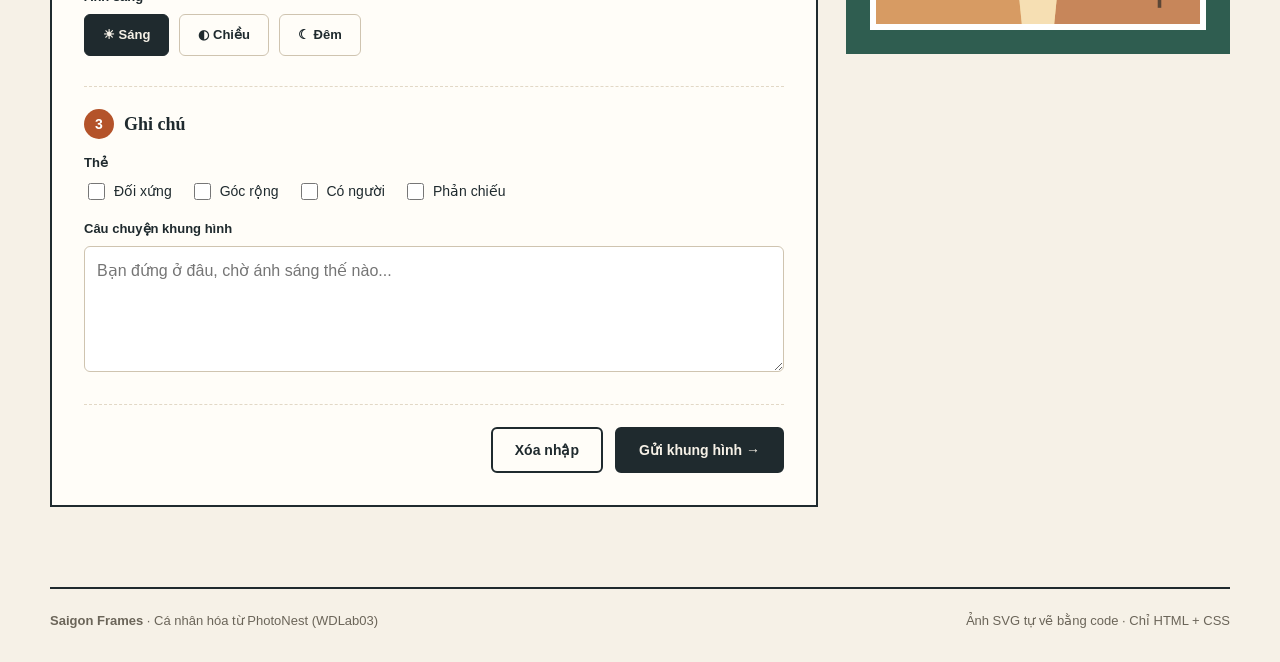
==== commit 35172343: "feat(part1): redesign PhotoNest into Saigon Frames – top nav, editorial grid, timeline, step form, l" ====
--- a/phan1-saigon-frames/index.html
+++ b/phan1-saigon-frames/index.html
@@ -1,39 +1,637 @@
-<!doctype html>
+<!DOCTYPE html>
 <html lang="vi">
-<head><meta charset="utf-8"><meta name="viewport" content="width=device-width,initial-scale=1"><meta name="description" content="PhotoNest — Thư viện ảnh cá nhân"><title>PhotoNest | Thư viện ảnh</title><link rel="stylesheet" href="styles.css"></head>
+<head>
+  <meta charset="utf-8">
+  <meta name="viewport" content="width=device-width, initial-scale=1">
+  <meta name="description" content="Saigon Frames – sổ ảnh kiến trúc Sài Gòn, cá nhân hóa từ PhotoNest (WDLab03).">
+  <title>Saigon Frames | Sổ ảnh kiến trúc Sài Gòn</title>
+  <link rel="icon" href="assets/logo.svg" type="image/svg+xml">
+  <link rel="stylesheet" href="styles.css">
+</head>
 <body>
-<a class="skip-link" href="#gallery">Đến thư viện ảnh</a>
-<div class="app">
-<aside class="sidebar"><a class="brand" href="index.html"><span class="brand-icon">◈</span><span>photo<b>nest</b><small>PHOTO LIBRARY</small></span></a><p class="nav-label">KHÔNG GIAN CỦA BẠN</p><nav class="nav-links" aria-label="Điều hướng"><a class="nav-active" href="#gallery"><span>▦</span> Thư viện ảnh</a><a href="#collections"><span>▤</span> Bộ sưu tập</a><a href="#add-photo"><span>⊕</span> Thêm ảnh</a></nav><p class="nav-label">BỘ SƯU TẬP</p><div class="side-collections"><a href="#collections"><span class="dot coral"></span> Du lịch <small>04</small></a><a href="#collections"><span class="dot aqua"></span> Thiên nhiên <small>04</small></a><a href="#collections"><span class="dot purple"></span> Thành phố <small>02</small></a><a href="#collections"><span class="dot yellow"></span> Đời sống <small>02</small></a></div><div class="sidebar-end"><span class="sidebar-end-icon">✦</span><strong>Những khoảnh khắc đẹp</strong><p>Giữ cảm hứng luôn trong tầm mắt.</p></div></aside>
-<div class="main"><header class="topbar"><div class="breadcrumbs">Không gian của tôi <span>/</span> <b>Thư viện ảnh</b></div><div class="profile"><span class="status-dot"></span> Sẵn sàng ngoại tuyến <span class="avatar">PN</span></div></header>
-<main class="content"><section class="hero"><div class="hero-copy"><span class="overline">YOUR PERSONAL PHOTO SPACE</span><h1>Lưu giữ những<br><em>khoảnh khắc đẹp.</em></h1><p>Tất cả hình ảnh yêu thích trong một không gian gọn gàng, dễ tìm và dễ xem.</p><a class="btn btn-primary" href="#add-photo">＋ Thêm ảnh mới</a></div><div class="hero-art" aria-hidden="true"><img class="hero-back" src="assets/blooming-days.svg" alt=""><img class="hero-front" src="assets/coastal-dream.svg" alt=""><span class="spark">✳</span></div></section>
-<section class="summary" aria-label="Tổng quan thư viện"><div class="summary-item"><span class="summary-icon icon-one">▧</span><div><strong>12</strong><p>Hình ảnh</p></div></div><div class="summary-item"><span class="summary-icon icon-two">▤</span><div><strong>04</strong><p>Chủ đề</p></div></div><div class="summary-item"><span class="summary-icon icon-three">♡</span><div><strong>04</strong><p>Bộ sưu tập</p></div></div></section>
-<section class="library-section" id="gallery"><div class="section-head"><div><span class="overline">THƯ VIỆN ẢNH</span><h2>Tất cả hình ảnh <span class="count-badge">12 ảnh</span></h2><p>Chọn một chủ đề hoặc nhấn vào hình để xem chi tiết.</p></div><a href="#add-photo" class="quiet-action">＋ Thêm ảnh</a></div><div class="filter-wrap"><input class="filter-input" type="radio" id="filter-all" name="filter" checked><input class="filter-input" type="radio" id="filter-nature" name="filter" ><input class="filter-input" type="radio" id="filter-travel" name="filter" ><input class="filter-input" type="radio" id="filter-city" name="filter" ><input class="filter-input" type="radio" id="filter-life" name="filter" ><div class="filter-bar" role="group" aria-label="Lọc theo chủ đề"><label for="filter-all">Tất cả</label><label for="filter-nature">Thiên nhiên</label><label for="filter-travel">Du lịch</label><label for="filter-city">Thành phố</label><label for="filter-life">Đời sống</label></div><div class="gallery-grid"><article class="photo-card category-nature"><a class="photo-preview" href="#photo-1" aria-label="Xem ảnh Golden Hour"><img src="assets/golden-hour.svg" alt="Golden Hour" width="800" height="600" loading="lazy"><span class="view-indicator">↗</span></a><div class="photo-caption"><div><h3>Golden Hour</h3><p>Thiên nhiên</p></div><a href="assets/golden-hour.svg" download="golden-hour.svg" class="download-link" aria-label="Tải Golden Hour" title="Tải ảnh">↓</a></div></article>
-<article class="photo-card category-travel"><a class="photo-preview" href="#photo-2" aria-label="Xem ảnh Coastal Dream"><img src="assets/coastal-dream.svg" alt="Coastal Dream" width="800" height="600" loading="lazy"><span class="view-indicator">↗</span></a><div class="photo-caption"><div><h3>Coastal Dream</h3><p>Du lịch</p></div><a href="assets/coastal-dream.svg" download="coastal-dream.svg" class="download-link" aria-label="Tải Coastal Dream" title="Tải ảnh">↓</a></div></article>
-<article class="photo-card category-nature"><a class="photo-preview" href="#photo-3" aria-label="Xem ảnh Blooming Days"><img src="assets/blooming-days.svg" alt="Blooming Days" width="800" height="600" loading="lazy"><span class="view-indicator">↗</span></a><div class="photo-caption"><div><h3>Blooming Days</h3><p>Thiên nhiên</p></div><a href="assets/blooming-days.svg" download="blooming-days.svg" class="download-link" aria-label="Tải Blooming Days" title="Tải ảnh">↓</a></div></article>
-<article class="photo-card category-city"><a class="photo-preview" href="#photo-4" aria-label="Xem ảnh City Lights"><img src="assets/city-lights.svg" alt="City Lights" width="800" height="600" loading="lazy"><span class="view-indicator">↗</span></a><div class="photo-caption"><div><h3>City Lights</h3><p>Thành phố</p></div><a href="assets/city-lights.svg" download="city-lights.svg" class="download-link" aria-label="Tải City Lights" title="Tải ảnh">↓</a></div></article>
-<article class="photo-card category-travel"><a class="photo-preview" href="#photo-5" aria-label="Xem ảnh Mountain Air"><img src="assets/mountain-air.svg" alt="Mountain Air" width="800" height="600" loading="lazy"><span class="view-indicator">↗</span></a><div class="photo-caption"><div><h3>Mountain Air</h3><p>Du lịch</p></div><a href="assets/mountain-air.svg" download="mountain-air.svg" class="download-link" aria-label="Tải Mountain Air" title="Tải ảnh">↓</a></div></article>
-<article class="photo-card category-life"><a class="photo-preview" href="#photo-6" aria-label="Xem ảnh Coffee Moment"><img src="assets/coffee-moment.svg" alt="Coffee Moment" width="800" height="600" loading="lazy"><span class="view-indicator">↗</span></a><div class="photo-caption"><div><h3>Coffee Moment</h3><p>Đời sống</p></div><a href="assets/coffee-moment.svg" download="coffee-moment.svg" class="download-link" aria-label="Tải Coffee Moment" title="Tải ảnh">↓</a></div></article>
-<article class="photo-card category-travel"><a class="photo-preview" href="#photo-7" aria-label="Xem ảnh Desert Lines"><img src="assets/desert-lines.svg" alt="Desert Lines" width="800" height="600" loading="lazy"><span class="view-indicator">↗</span></a><div class="photo-caption"><div><h3>Desert Lines</h3><p>Du lịch</p></div><a href="assets/desert-lines.svg" download="desert-lines.svg" class="download-link" aria-label="Tải Desert Lines" title="Tải ảnh">↓</a></div></article>
-<article class="photo-card category-city"><a class="photo-preview" href="#photo-8" aria-label="Xem ảnh Blue Hour"><img src="assets/blue-hour.svg" alt="Blue Hour" width="800" height="600" loading="lazy"><span class="view-indicator">↗</span></a><div class="photo-caption"><div><h3>Blue Hour</h3><p>Thành phố</p></div><a href="assets/blue-hour.svg" download="blue-hour.svg" class="download-link" aria-label="Tải Blue Hour" title="Tải ảnh">↓</a></div></article>
-<article class="photo-card category-nature"><a class="photo-preview" href="#photo-9" aria-label="Xem ảnh Spring Garden"><img src="assets/spring-garden.svg" alt="Spring Garden" width="800" height="600" loading="lazy"><span class="view-indicator">↗</span></a><div class="photo-caption"><div><h3>Spring Garden</h3><p>Thiên nhiên</p></div><a href="assets/spring-garden.svg" download="spring-garden.svg" class="download-link" aria-label="Tải Spring Garden" title="Tải ảnh">↓</a></div></article>
-<article class="photo-card category-life"><a class="photo-preview" href="#photo-10" aria-label="Xem ảnh Urban Story"><img src="assets/urban-story.svg" alt="Urban Story" width="800" height="600" loading="lazy"><span class="view-indicator">↗</span></a><div class="photo-caption"><div><h3>Urban Story</h3><p>Đời sống</p></div><a href="assets/urban-story.svg" download="urban-story.svg" class="download-link" aria-label="Tải Urban Story" title="Tải ảnh">↓</a></div></article>
-<article class="photo-card category-nature"><a class="photo-preview" href="#photo-11" aria-label="Xem ảnh Quiet Lake"><img src="assets/quiet-lake.svg" alt="Quiet Lake" width="800" height="600" loading="lazy"><span class="view-indicator">↗</span></a><div class="photo-caption"><div><h3>Quiet Lake</h3><p>Thiên nhiên</p></div><a href="assets/quiet-lake.svg" download="quiet-lake.svg" class="download-link" aria-label="Tải Quiet Lake" title="Tải ảnh">↓</a></div></article>
-<article class="photo-card category-travel"><a class="photo-preview" href="#photo-12" aria-label="Xem ảnh Weekend Trip"><img src="assets/weekend-trip.svg" alt="Weekend Trip" width="800" height="600" loading="lazy"><span class="view-indicator">↗</span></a><div class="photo-caption"><div><h3>Weekend Trip</h3><p>Du lịch</p></div><a href="assets/weekend-trip.svg" download="weekend-trip.svg" class="download-link" aria-label="Tải Weekend Trip" title="Tải ảnh">↓</a></div></article></div></div></section>
-<section class="collections-section" id="collections"><div class="section-head"><div><span class="overline">BỘ SƯU TẬP</span><h2>Góc ảnh yêu thích</h2><p>Những câu chuyện được sắp xếp theo từng chủ đề.</p></div></div><div class="collection-grid"><a class="collection-tile tile-travel" href="#gallery"><span>04 HÌNH ẢNH</span><h3>Du lịch</h3><p>Những chuyến đi đáng nhớ</p><b>↗</b></a><a class="collection-tile tile-nature" href="#gallery"><span>04 HÌNH ẢNH</span><h3>Thiên nhiên</h3><p>Sắc màu của đất trời</p><b>↗</b></a><a class="collection-tile tile-city" href="#gallery"><span>02 HÌNH ẢNH</span><h3>Thành phố</h3><p>Nhịp sống phố thị</p><b>↗</b></a><a class="collection-tile tile-life" href="#gallery"><span>02 HÌNH ẢNH</span><h3>Đời sống</h3><p>Điều giản dị quanh ta</p><b>↗</b></a></div></section>
-<section class="form-section" id="add-photo"><div class="section-head"><div><span class="overline">THÊM ẢNH</span><h2>Thông tin hình ảnh</h2><p>Điền thông tin và gửi yêu cầu thêm ảnh vào thư viện.</p></div></div><div class="form-layout"><form class="photo-form" action="form-result.html" method="get"><div class="field"><label for="photo-file">Chọn hình ảnh <span>*</span></label><div class="file-box"><span class="file-symbol">↥</span><div><strong>Chọn ảnh từ thiết bị</strong><small>PNG, JPG, WEBP hoặc SVG</small></div><input type="file" id="photo-file" name="photo" accept="image/*" required></div></div><div class="field-row"><div class="field"><label for="photo-title">Tên ảnh <span>*</span></label><input id="photo-title" name="title" type="text" placeholder="Nhập tên hình ảnh" minlength="2" maxlength="80" required></div><div class="field"><label for="photo-category">Chủ đề <span>*</span></label><select id="photo-category" name="category" required><option value="" disabled selected>Chọn chủ đề</option><option>Thiên nhiên</option><option>Du lịch</option><option>Thành phố</option><option>Đời sống</option></select></div></div><div class="field-row"><div class="field"><label for="photo-date">Ngày chụp</label><input id="photo-date" name="date" type="date"></div><div class="field"><label for="photo-author">Người chụp</label><input id="photo-author" name="author" type="text" placeholder="Tên người chụp"></div></div><div class="field"><label for="photo-description">Mô tả</label><textarea id="photo-description" name="description" rows="4" maxlength="500" placeholder="Thêm một vài dòng về bức ảnh..."></textarea></div><fieldset class="privacy-field"><legend>Chế độ hiển thị</legend><label><input type="radio" name="visibility" value="private" checked> Cá nhân</label><label><input type="radio" name="visibility" value="public"> Công khai</label></fieldset><div class="form-actions"><button type="reset" class="btn btn-secondary">Làm mới</button><button type="submit" class="btn btn-primary">Gửi thông tin ↗</button></div></form><aside class="form-aside"><div class="aside-illustration"><img src="assets/quiet-lake.svg" alt="Phong cảnh hồ nước"></div><h3>Thêm một kỷ niệm mới</h3><p>Mỗi bức ảnh đều lưu giữ một câu chuyện riêng. Hãy đặt tên và mô tả để dễ dàng nhận ra khoảnh khắc đó.</p></aside></div></section>
-<footer class="footer"><span>◈ phot<b>nest</b></span><span>Không gian ảnh cá nhân</span></footer>
-</main></div></div>
-<section class="modal" id="photo-1" aria-label="Chi tiết Golden Hour"><a class="modal-shade" href="#gallery" aria-label="Đóng"></a><div class="modal-window"><a class="modal-close" href="#gallery" aria-label="Đóng">×</a><img src="assets/golden-hour.svg" alt="Golden Hour"><div class="modal-meta"><div><span class="overline">CHI TIẾT ẢNH</span><h2>Golden Hour</h2><p>Thiên nhiên · SVG</p></div><a href="assets/golden-hour.svg" download="golden-hour.svg" class="btn btn-primary">↓ Tải ảnh</a></div></div></section>
-<section class="modal" id="photo-2" aria-label="Chi tiết Coastal Dream"><a class="modal-shade" href="#gallery" aria-label="Đóng"></a><div class="modal-window"><a class="modal-close" href="#gallery" aria-label="Đóng">×</a><img src="assets/coastal-dream.svg" alt="Coastal Dream"><div class="modal-meta"><div><span class="overline">CHI TIẾT ẢNH</span><h2>Coastal Dream</h2><p>Du lịch · SVG</p></div><a href="assets/coastal-dream.svg" download="coastal-dream.svg" class="btn btn-primary">↓ Tải ảnh</a></div></div></section>
-<section class="modal" id="photo-3" aria-label="Chi tiết Blooming Days"><a class="modal-shade" href="#gallery" aria-label="Đóng"></a><div class="modal-window"><a class="modal-close" href="#gallery" aria-label="Đóng">×</a><img src="assets/blooming-days.svg" alt="Blooming Days"><div class="modal-meta"><div><span class="overline">CHI TIẾT ẢNH</span><h2>Blooming Days</h2><p>Thiên nhiên · SVG</p></div><a href="assets/blooming-days.svg" download="blooming-days.svg" class="btn btn-primary">↓ Tải ảnh</a></div></div></section>
-<section class="modal" id="photo-4" aria-label="Chi tiết City Lights"><a class="modal-shade" href="#gallery" aria-label="Đóng"></a><div class="modal-window"><a class="modal-close" href="#gallery" aria-label="Đóng">×</a><img src="assets/city-lights.svg" alt="City Lights"><div class="modal-meta"><div><span class="overline">CHI TIẾT ẢNH</span><h2>City Lights</h2><p>Thành phố · SVG</p></div><a href="assets/city-lights.svg" download="city-lights.svg" class="btn btn-primary">↓ Tải ảnh</a></div></div></section>
-<section class="modal" id="photo-5" aria-label="Chi tiết Mountain Air"><a class="modal-shade" href="#gallery" aria-label="Đóng"></a><div class="modal-window"><a class="modal-close" href="#gallery" aria-label="Đóng">×</a><img src="assets/mountain-air.svg" alt="Mountain Air"><div class="modal-meta"><div><span class="overline">CHI TIẾT ẢNH</span><h2>Mountain Air</h2><p>Du lịch · SVG</p></div><a href="assets/mountain-air.svg" download="mountain-air.svg" class="btn btn-primary">↓ Tải ảnh</a></div></div></section>
-<section class="modal" id="photo-6" aria-label="Chi tiết Coffee Moment"><a class="modal-shade" href="#gallery" aria-label="Đóng"></a><div class="modal-window"><a class="modal-close" href="#gallery" aria-label="Đóng">×</a><img src="assets/coffee-moment.svg" alt="Coffee Moment"><div class="modal-meta"><div><span class="overline">CHI TIẾT ẢNH</span><h2>Coffee Moment</h2><p>Đời sống · SVG</p></div><a href="assets/coffee-moment.svg" download="coffee-moment.svg" class="btn btn-primary">↓ Tải ảnh</a></div></div></section>
-<section class="modal" id="photo-7" aria-label="Chi tiết Desert Lines"><a class="modal-shade" href="#gallery" aria-label="Đóng"></a><div class="modal-window"><a class="modal-close" href="#gallery" aria-label="Đóng">×</a><img src="assets/desert-lines.svg" alt="Desert Lines"><div class="modal-meta"><div><span class="overline">CHI TIẾT ẢNH</span><h2>Desert Lines</h2><p>Du lịch · SVG</p></div><a href="assets/desert-lines.svg" download="desert-lines.svg" class="btn btn-primary">↓ Tải ảnh</a></div></div></section>
-<section class="modal" id="photo-8" aria-label="Chi tiết Blue Hour"><a class="modal-shade" href="#gallery" aria-label="Đóng"></a><div class="modal-window"><a class="modal-close" href="#gallery" aria-label="Đóng">×</a><img src="assets/blue-hour.svg" alt="Blue Hour"><div class="modal-meta"><div><span class="overline">CHI TIẾT ẢNH</span><h2>Blue Hour</h2><p>Thành phố · SVG</p></div><a href="assets/blue-hour.svg" download="blue-hour.svg" class="btn btn-primary">↓ Tải ảnh</a></div></div></section>
-<section class="modal" id="photo-9" aria-label="Chi tiết Spring Garden"><a class="modal-shade" href="#gallery" aria-label="Đóng"></a><div class="modal-window"><a class="modal-close" href="#gallery" aria-label="Đóng">×</a><img src="assets/spring-garden.svg" alt="Spring Garden"><div class="modal-meta"><div><span class="overline">CHI TIẾT ẢNH</span><h2>Spring Garden</h2><p>Thiên nhiên · SVG</p></div><a href="assets/spring-garden.svg" download="spring-garden.svg" class="btn btn-primary">↓ Tải ảnh</a></div></div></section>
-<section class="modal" id="photo-10" aria-label="Chi tiết Urban Story"><a class="modal-shade" href="#gallery" aria-label="Đóng"></a><div class="modal-window"><a class="modal-close" href="#gallery" aria-label="Đóng">×</a><img src="assets/urban-story.svg" alt="Urban Story"><div class="modal-meta"><div><span class="overline">CHI TIẾT ẢNH</span><h2>Urban Story</h2><p>Đời sống · SVG</p></div><a href="assets/urban-story.svg" download="urban-story.svg" class="btn btn-primary">↓ Tải ảnh</a></div></div></section>
-<section class="modal" id="photo-11" aria-label="Chi tiết Quiet Lake"><a class="modal-shade" href="#gallery" aria-label="Đóng"></a><div class="modal-window"><a class="modal-close" href="#gallery" aria-label="Đóng">×</a><img src="assets/quiet-lake.svg" alt="Quiet Lake"><div class="modal-meta"><div><span class="overline">CHI TIẾT ẢNH</span><h2>Quiet Lake</h2><p>Thiên nhiên · SVG</p></div><a href="assets/quiet-lake.svg" download="quiet-lake.svg" class="btn btn-primary">↓ Tải ảnh</a></div></div></section>
-<section class="modal" id="photo-12" aria-label="Chi tiết Weekend Trip"><a class="modal-shade" href="#gallery" aria-label="Đóng"></a><div class="modal-window"><a class="modal-close" href="#gallery" aria-label="Đóng">×</a><img src="assets/weekend-trip.svg" alt="Weekend Trip"><div class="modal-meta"><div><span class="overline">CHI TIẾT ẢNH</span><h2>Weekend Trip</h2><p>Du lịch · SVG</p></div><a href="assets/weekend-trip.svg" download="weekend-trip.svg" class="btn btn-primary">↓ Tải ảnh</a></div></div></section>
-</body></html>+  <a class="skip-link" href="#thu-vien">Bỏ qua, đến thư viện ảnh</a>
+
+  <header class="site-header">
+    <a class="brand" href="index.html">
+      <img src="assets/logo.svg" alt="" width="40" height="40">
+      <span>Saigon <b>Frames</b><small>Sổ ảnh kiến trúc</small></span>
+    </a>
+    <nav class="main-nav" aria-label="Điều hướng chính">
+      <a href="#thu-vien">Thư viện</a>
+      <a href="#dong-thoi-gian">Dòng thời gian</a>
+      <a href="#gui-anh">Gửi ảnh</a>
+    </nav>
+    <p class="header-meta"><span class="dot"></span> Offline · 12 khung hình</p>
+  </header>
+
+  <main id="noi-dung">
+    <section class="hero" aria-labelledby="hero-title">
+      <div class="hero-copy">
+        <p class="overline">Sổ ảnh cá nhân · Sài Gòn 2026</p>
+        <h1 id="hero-title">Sài Gòn qua từng <em>khung cửa</em>.</h1>
+        <p>Mười hai khung hình về kiến trúc thành phố, từ bưu điện thời Pháp đến cây cầu mới bên sông. Mỗi ảnh ghi lại khu vực, giờ chụp và tiêu cự để lần sau quay lại chụp tiếp.</p>
+        <div class="hero-actions">
+          <a class="btn btn-primary" href="#thu-vien">Xem thư viện</a>
+          <a class="btn btn-ghost" href="#gui-anh">＋ Gửi khung hình</a>
+        </div>
+      </div>
+      <figure class="hero-feature">
+        <a href="#photo-08"><img src="assets/photos/thap-ben-song.svg" alt="Tòa tháp bên sông lúc giờ xanh" width="800" height="600"></a>
+        <figcaption><b>Ảnh của tuần</b> Tòa tháp bên sông · Bình Thạnh · 18:10</figcaption>
+      </figure>
+    </section>
+
+    <dl class="stats-ribbon" aria-label="Tổng quan sổ ảnh">
+      <div><dt>Khung hình</dt><dd>12</dd></div>
+      <div><dt>Nhóm kiến trúc</dt><dd>04</dd></div>
+      <div><dt>Khu vực</dt><dd>05</dd></div>
+      <div><dt>Giai đoạn</dt><dd>1880–2022</dd></div>
+    </dl>
+
+    <section class="library" id="thu-vien" aria-labelledby="lib-title">
+      <div class="section-head">
+        <p class="overline">01 · Thư viện</p>
+        <h2 id="lib-title">Khung hình theo nhóm kiến trúc</h2>
+        <p>Chọn một nhóm để lọc bằng CSS, bấm vào ảnh để mở thẻ chi tiết.</p>
+      </div>
+      <div class="filter-scope">
+        <input class="filter-input" type="radio" name="loc" id="loc-all" checked>
+        <input class="filter-input" type="radio" name="loc" id="loc-di-san">
+        <input class="filter-input" type="radio" name="loc" id="loc-chung-cu">
+        <input class="filter-input" type="radio" name="loc" id="loc-hien-dai">
+        <input class="filter-input" type="radio" name="loc" id="loc-hem-pho">
+        <div class="filter-tabs" role="group" aria-label="Lọc theo nhóm kiến trúc">
+          <label for="loc-all">Tất cả <span>12</span></label>
+          <label for="loc-di-san">Di sản Pháp <span>04</span></label>
+          <label for="loc-chung-cu">Chung cư cũ <span>03</span></label>
+          <label for="loc-hien-dai">Hiện đại <span>03</span></label>
+          <label for="loc-hem-pho">Hẻm &amp; phố <span>02</span></label>
+        </div>
+        <div class="photo-grid">
+          <article class="photo-card cat-di-san photo-card--wide">
+            <a class="photo-link" href="#photo-01" aria-label="Xem chi tiết Bưu điện giữa trưa">
+              <img src="assets/photos/buu-dien.svg" alt="Bưu điện giữa trưa – minh họa lấy cảm hứng từ Bưu điện Thành phố" width="800" height="600" loading="lazy">
+              <span class="photo-no">No.01</span>
+            </a>
+            <div class="photo-info">
+              <h3>Bưu điện giữa trưa</h3>
+              <p><span class="chip chip-di-san">Di sản Pháp</span> Quận 1 · 1891</p>
+            </div>
+          </article>
+          <article class="photo-card cat-di-san photo-card--tall">
+            <a class="photo-link" href="#photo-02" aria-label="Xem chi tiết Hai tháp chuông">
+              <img src="assets/photos/hai-thap-chuong.svg" alt="Hai tháp chuông – minh họa lấy cảm hứng từ Nhà thờ Đức Bà" width="800" height="600" loading="lazy">
+              <span class="photo-no">No.02</span>
+            </a>
+            <div class="photo-info">
+              <h3>Hai tháp chuông</h3>
+              <p><span class="chip chip-di-san">Di sản Pháp</span> Quận 1 · 1880</p>
+            </div>
+          </article>
+          <article class="photo-card cat-di-san">
+            <a class="photo-link" href="#photo-03" aria-label="Xem chi tiết Nhà hát lúc chiều">
+              <img src="assets/photos/nha-hat.svg" alt="Nhà hát lúc chiều – minh họa lấy cảm hứng từ Nhà hát Thành phố" width="800" height="600" loading="lazy">
+              <span class="photo-no">No.03</span>
+            </a>
+            <div class="photo-info">
+              <h3>Nhà hát lúc chiều</h3>
+              <p><span class="chip chip-di-san">Di sản Pháp</span> Quận 1 · 1900</p>
+            </div>
+          </article>
+          <article class="photo-card cat-di-san">
+            <a class="photo-link" href="#photo-04" aria-label="Xem chi tiết Cổng chợ phía Nam">
+              <img src="assets/photos/cong-cho.svg" alt="Cổng chợ phía Nam – minh họa lấy cảm hứng từ Chợ Bến Thành" width="800" height="600" loading="lazy">
+              <span class="photo-no">No.04</span>
+            </a>
+            <div class="photo-info">
+              <h3>Cổng chợ phía Nam</h3>
+              <p><span class="chip chip-di-san">Di sản Pháp</span> Quận 1 · 1914</p>
+            </div>
+          </article>
+          <article class="photo-card cat-chung-cu photo-card--tall">
+            <a class="photo-link" href="#photo-05" aria-label="Xem chi tiết Chung cư cà phê">
+              <img src="assets/photos/chung-cu-ca-phe.svg" alt="Chung cư cà phê – minh họa lấy cảm hứng từ Chung cư 42 Nguyễn Huệ" width="800" height="600" loading="lazy">
+              <span class="photo-no">No.05</span>
+            </a>
+            <div class="photo-info">
+              <h3>Chung cư cà phê</h3>
+              <p><span class="chip chip-chung-cu">Chung cư cũ</span> Quận 1 · Thập niên 1960</p>
+            </div>
+          </article>
+          <article class="photo-card cat-chung-cu">
+            <a class="photo-link" href="#photo-06" aria-label="Xem chi tiết Ban công xanh">
+              <img src="assets/photos/ban-cong-xanh.svg" alt="Ban công xanh – minh họa lấy cảm hứng từ Chung cư cũ ven kênh" width="800" height="600" loading="lazy">
+              <span class="photo-no">No.06</span>
+            </a>
+            <div class="photo-info">
+              <h3>Ban công xanh</h3>
+              <p><span class="chip chip-chung-cu">Chung cư cũ</span> Bình Thạnh · Thập niên 1970</p>
+            </div>
+          </article>
+          <article class="photo-card cat-chung-cu">
+            <a class="photo-link" href="#photo-07" aria-label="Xem chi tiết Cầu thang xoắn">
+              <img src="assets/photos/cau-thang-xoan.svg" alt="Cầu thang xoắn – minh họa lấy cảm hứng từ Chung cư cũ Chợ Lớn" width="800" height="600" loading="lazy">
+              <span class="photo-no">No.07</span>
+            </a>
+            <div class="photo-info">
+              <h3>Cầu thang xoắn</h3>
+              <p><span class="chip chip-chung-cu">Chung cư cũ</span> Quận 5 · Thập niên 1960</p>
+            </div>
+          </article>
+          <article class="photo-card cat-hien-dai photo-card--wide">
+            <a class="photo-link" href="#photo-08" aria-label="Xem chi tiết Tòa tháp bên sông">
+              <img src="assets/photos/thap-ben-song.svg" alt="Tòa tháp bên sông – minh họa lấy cảm hứng từ Tòa tháp ven sông Sài Gòn" width="800" height="600" loading="lazy">
+              <span class="photo-no">No.08</span>
+            </a>
+            <div class="photo-info">
+              <h3>Tòa tháp bên sông</h3>
+              <p><span class="chip chip-hien-dai">Hiện đại</span> Bình Thạnh · 2018</p>
+            </div>
+          </article>
+          <article class="photo-card cat-hien-dai">
+            <a class="photo-link" href="#photo-09" aria-label="Xem chi tiết Tháp búp sen">
+              <img src="assets/photos/thap-bup-sen.svg" alt="Tháp búp sen – minh họa lấy cảm hứng từ Tòa tháp hình búp sen" width="800" height="600" loading="lazy">
+              <span class="photo-no">No.09</span>
+            </a>
+            <div class="photo-info">
+              <h3>Tháp búp sen</h3>
+              <p><span class="chip chip-hien-dai">Hiện đại</span> Quận 1 · 2010</p>
+            </div>
+          </article>
+          <article class="photo-card cat-hien-dai photo-card--wide">
+            <a class="photo-link" href="#photo-10" aria-label="Xem chi tiết Cầu dây văng về đêm">
+              <img src="assets/photos/cau-day-vang.svg" alt="Cầu dây văng về đêm – minh họa lấy cảm hứng từ Cầu Ba Son" width="800" height="600" loading="lazy">
+              <span class="photo-no">No.10</span>
+            </a>
+            <div class="photo-info">
+              <h3>Cầu dây văng về đêm</h3>
+              <p><span class="chip chip-hien-dai">Hiện đại</span> Thủ Đức · 2022</p>
+            </div>
+          </article>
+          <article class="photo-card cat-hem-pho photo-card--tall">
+            <a class="photo-link" href="#photo-11" aria-label="Xem chi tiết Hẻm chiều">
+              <img src="assets/photos/hem-chieu.svg" alt="Hẻm chiều – minh họa lấy cảm hứng từ Hẻm nhỏ Quận 3" width="800" height="600" loading="lazy">
+              <span class="photo-no">No.11</span>
+            </a>
+            <div class="photo-info">
+              <h3>Hẻm chiều</h3>
+              <p><span class="chip chip-hem-pho">Hẻm &amp; phố</span> Quận 3 · —</p>
+            </div>
+          </article>
+          <article class="photo-card cat-hem-pho">
+            <a class="photo-link" href="#photo-12" aria-label="Xem chi tiết Phố đi bộ đêm">
+              <img src="assets/photos/pho-di-bo.svg" alt="Phố đi bộ đêm – minh họa lấy cảm hứng từ Phố đi bộ Nguyễn Huệ" width="800" height="600" loading="lazy">
+              <span class="photo-no">No.12</span>
+            </a>
+            <div class="photo-info">
+              <h3>Phố đi bộ đêm</h3>
+              <p><span class="chip chip-hem-pho">Hẻm &amp; phố</span> Quận 1 · —</p>
+            </div>
+          </article>
+        </div>
+      </div>
+    </section>
+
+    <section class="timeline" id="dong-thoi-gian" aria-labelledby="tl-title">
+      <div class="section-head">
+        <p class="overline">02 · Dòng thời gian</p>
+        <h2 id="tl-title">Bốn lớp kiến trúc của thành phố</h2>
+        <p>Các nhóm ảnh xếp theo thời điểm công trình ra đời.</p>
+      </div>
+      <ol class="era-list">
+        <li class="era">
+          <span class="era-time">1880 – 1914</span>
+          <h3>Di sản Pháp</h3>
+          <p>Gạch đỏ, vòm cửa, tháp đồng hồ: dấu vết đô thị thuộc địa ở trung tâm Quận 1.</p>
+          <a href="#photo-02">Xem khung hình No.02 →</a>
+        </li>
+        <li class="era">
+          <span class="era-time">1960 – 1970</span>
+          <h3>Chung cư cũ</h3>
+          <p>Khối bê tông nhiều tầng, ban công lặp lại, nay thành nơi ở, quán cà phê, cửa hàng.</p>
+          <a href="#photo-05">Xem khung hình No.05 →</a>
+        </li>
+        <li class="era">
+          <span class="era-time">2010 – 2022</span>
+          <h3>Hiện đại</h3>
+          <p>Tháp kính cao tầng và cầu mới, đẹp nhất vào giờ xanh khi đèn vừa bật.</p>
+          <a href="#photo-10">Xem khung hình No.10 →</a>
+        </li>
+        <li class="era">
+          <span class="era-time">Mỗi ngày</span>
+          <h3>Hẻm &amp; phố</h3>
+          <p>Nhịp sống thường ngày len giữa các công trình: hẻm nhỏ, phố đi bộ, xe máy.</p>
+          <a href="#photo-11">Xem khung hình No.11 →</a>
+        </li>
+      </ol>
+    </section>
+
+    <section class="submit" id="gui-anh" aria-labelledby="form-title">
+      <div class="section-head">
+        <p class="overline">03 · Gửi ảnh</p>
+        <h2 id="form-title">Gửi một khung hình mới</h2>
+        <p>Biểu mẫu chỉ kiểm tra dữ liệu và mở trang xác nhận, ảnh không được lưu vào thư viện.</p>
+      </div>
+      <div class="submit-layout">
+        <form class="frame-form" action="form-result.html" method="get">
+          <fieldset class="step">
+            <legend><span>1</span> Ảnh</legend>
+            <div class="field">
+              <label for="photo-file">Tệp ảnh <abbr title="bắt buộc">*</abbr></label>
+              <input type="file" id="photo-file" name="photo" accept="image/*" required>
+            </div>
+            <div class="field-row">
+              <div class="field">
+                <label for="photo-title">Tên khung hình <abbr title="bắt buộc">*</abbr></label>
+                <input type="text" id="photo-title" name="title" placeholder="VD: Mái vòm buổi sáng" minlength="3" maxlength="60" required>
+              </div>
+              <div class="field">
+                <label for="photo-group">Nhóm kiến trúc <abbr title="bắt buộc">*</abbr></label>
+                <select id="photo-group" name="group" required>
+                  <option value="" selected disabled>Chọn nhóm</option>
+                  <option value="di-san">Di sản Pháp</option>
+                  <option value="chung-cu">Chung cư cũ</option>
+                  <option value="hien-dai">Hiện đại</option>
+                  <option value="hem-pho">Hẻm &amp; phố</option>
+                </select>
+              </div>
+            </div>
+          </fieldset>
+          <fieldset class="step">
+            <legend><span>2</span> Địa điểm &amp; thời gian</legend>
+            <div class="field-row">
+              <div class="field">
+                <label for="photo-district">Khu vực <abbr title="bắt buộc">*</abbr></label>
+                <input type="text" id="photo-district" name="district" list="district-list" placeholder="VD: Quận 1" required>
+                <datalist id="district-list">
+                  <option value="Quận 1"><option value="Quận 3"><option value="Quận 5">
+                  <option value="Bình Thạnh"><option value="Thủ Đức">
+                </datalist>
+              </div>
+              <div class="field">
+                <label for="photo-date">Ngày chụp</label>
+                <input type="date" id="photo-date" name="date" min="2020-01-01" max="2026-12-31">
+              </div>
+            </div>
+            <div class="field">
+              <span class="field-label" id="light-label">Ánh sáng</span>
+              <div class="choice-cards" role="radiogroup" aria-labelledby="light-label">
+                <label class="choice"><input type="radio" name="light" value="sang" checked><span>☀ Sáng</span></label>
+                <label class="choice"><input type="radio" name="light" value="chieu"><span>◐ Chiều</span></label>
+                <label class="choice"><input type="radio" name="light" value="dem"><span>☾ Đêm</span></label>
+              </div>
+            </div>
+          </fieldset>
+          <fieldset class="step">
+            <legend><span>3</span> Ghi chú</legend>
+            <div class="field">
+              <span class="field-label" id="tag-label">Thẻ</span>
+              <div class="tag-boxes" role="group" aria-labelledby="tag-label">
+                <label><input type="checkbox" name="tag" value="doi-xung"> Đối xứng</label>
+                <label><input type="checkbox" name="tag" value="goc-rong"> Góc rộng</label>
+                <label><input type="checkbox" name="tag" value="nguoi"> Có người</label>
+                <label><input type="checkbox" name="tag" value="phan-chieu"> Phản chiếu</label>
+              </div>
+            </div>
+            <div class="field">
+              <label for="photo-note">Câu chuyện khung hình</label>
+              <textarea id="photo-note" name="note" rows="4" maxlength="400" placeholder="Bạn đứng ở đâu, chờ ánh sáng thế nào..."></textarea>
+            </div>
+          </fieldset>
+          <div class="form-actions">
+            <button class="btn btn-ghost" type="reset">Xóa nhập</button>
+            <button class="btn btn-primary" type="submit">Gửi khung hình →</button>
+          </div>
+        </form>
+        <aside class="tips" aria-labelledby="tips-title">
+          <h3 id="tips-title">Mẹo chụp kiến trúc</h3>
+          <ol>
+            <li><b>Đứng thẳng trục</b> công trình để giữ đường dọc không bị nghiêng.</li>
+            <li><b>Chờ giờ xanh</b> khoảng 20 phút sau hoàng hôn cho ảnh nhà cao tầng.</li>
+            <li><b>Thêm một người</b> trong khung để thấy tỉ lệ công trình.</li>
+          </ol>
+          <img src="assets/photos/hem-chieu.svg" alt="Hẻm chiều với đèn lồng đỏ" width="800" height="600" loading="lazy">
+        </aside>
+      </div>
+    </section>
+  </main>
+
+  <footer class="site-footer">
+    <p><b>Saigon Frames</b> · Cá nhân hóa từ PhotoNest (WDLab03)</p>
+    <p>Ảnh SVG tự vẽ bằng code · Chỉ HTML + CSS</p>
+  </footer>
+
+  <section class="lightbox" id="photo-01" aria-labelledby="lb-title-01">
+    <a class="lightbox-shade" href="#thu-vien" aria-label="Đóng chi tiết"></a>
+    <div class="lightbox-window">
+      <figure class="lightbox-photo">
+        <img src="assets/photos/buu-dien.svg" alt="Bưu điện giữa trưa – minh họa lấy cảm hứng từ Bưu điện Thành phố">
+      </figure>
+      <div class="lightbox-panel">
+        <a class="lightbox-close" href="#thu-vien" aria-label="Đóng">×</a>
+        <p class="overline">Khung hình No.01 · Di sản Pháp</p>
+        <h2 id="lb-title-01">Bưu điện giữa trưa</h2>
+        <p class="lightbox-desc">Mặt tiền vàng với hàng vòm cửa đều nhau và chiếc đồng hồ ở trung tâm, chụp thẳng trục để giữ đối xứng.</p>
+        <dl class="spec-list">
+          <dt>Cảm hứng</dt><dd>Bưu điện Thành phố</dd>
+          <dt>Khu vực</dt><dd>Quận 1</dd>
+          <dt>Công trình</dt><dd>1891</dd>
+          <dt>Giờ chụp</dt><dd>11:40</dd>
+          <dt>Tiêu cự</dt><dd>24 mm</dd>
+        </dl>
+        <div class="lightbox-actions">
+          <a class="btn btn-ghost" href="#photo-12" aria-label="Ảnh trước">←</a>
+          <a class="btn btn-primary" href="assets/photos/buu-dien.svg" download="buu-dien.svg">↓ Tải SVG</a>
+          <a class="btn btn-ghost" href="#photo-02" aria-label="Ảnh sau">→</a>
+        </div>
+      </div>
+    </div>
+  </section>
+  <section class="lightbox" id="photo-02" aria-labelledby="lb-title-02">
+    <a class="lightbox-shade" href="#thu-vien" aria-label="Đóng chi tiết"></a>
+    <div class="lightbox-window">
+      <figure class="lightbox-photo">
+        <img src="assets/photos/hai-thap-chuong.svg" alt="Hai tháp chuông – minh họa lấy cảm hứng từ Nhà thờ Đức Bà">
+      </figure>
+      <div class="lightbox-panel">
+        <a class="lightbox-close" href="#thu-vien" aria-label="Đóng">×</a>
+        <p class="overline">Khung hình No.02 · Di sản Pháp</p>
+        <h2 id="lb-title-02">Hai tháp chuông</h2>
+        <p class="lightbox-desc">Gạch đỏ và hai tháp chuông nhọn trong nắng sớm, đặt máy thấp để tháp vươn cao trong khung dọc.</p>
+        <dl class="spec-list">
+          <dt>Cảm hứng</dt><dd>Nhà thờ Đức Bà</dd>
+          <dt>Khu vực</dt><dd>Quận 1</dd>
+          <dt>Công trình</dt><dd>1880</dd>
+          <dt>Giờ chụp</dt><dd>06:30</dd>
+          <dt>Tiêu cự</dt><dd>35 mm</dd>
+        </dl>
+        <div class="lightbox-actions">
+          <a class="btn btn-ghost" href="#photo-01" aria-label="Ảnh trước">←</a>
+          <a class="btn btn-primary" href="assets/photos/hai-thap-chuong.svg" download="hai-thap-chuong.svg">↓ Tải SVG</a>
+          <a class="btn btn-ghost" href="#photo-03" aria-label="Ảnh sau">→</a>
+        </div>
+      </div>
+    </div>
+  </section>
+  <section class="lightbox" id="photo-03" aria-labelledby="lb-title-03">
+    <a class="lightbox-shade" href="#thu-vien" aria-label="Đóng chi tiết"></a>
+    <div class="lightbox-window">
+      <figure class="lightbox-photo">
+        <img src="assets/photos/nha-hat.svg" alt="Nhà hát lúc chiều – minh họa lấy cảm hứng từ Nhà hát Thành phố">
+      </figure>
+      <div class="lightbox-panel">
+        <a class="lightbox-close" href="#thu-vien" aria-label="Đóng">×</a>
+        <p class="overline">Khung hình No.03 · Di sản Pháp</p>
+        <h2 id="lb-title-03">Nhà hát lúc chiều</h2>
+        <p class="lightbox-desc">Vòm cửa chính sáng đèn vàng khi trời chuyển cam, bậc thềm dẫn mắt vào trung tâm khung hình.</p>
+        <dl class="spec-list">
+          <dt>Cảm hứng</dt><dd>Nhà hát Thành phố</dd>
+          <dt>Khu vực</dt><dd>Quận 1</dd>
+          <dt>Công trình</dt><dd>1900</dd>
+          <dt>Giờ chụp</dt><dd>17:20</dd>
+          <dt>Tiêu cự</dt><dd>28 mm</dd>
+        </dl>
+        <div class="lightbox-actions">
+          <a class="btn btn-ghost" href="#photo-02" aria-label="Ảnh trước">←</a>
+          <a class="btn btn-primary" href="assets/photos/nha-hat.svg" download="nha-hat.svg">↓ Tải SVG</a>
+          <a class="btn btn-ghost" href="#photo-04" aria-label="Ảnh sau">→</a>
+        </div>
+      </div>
+    </div>
+  </section>
+  <section class="lightbox" id="photo-04" aria-labelledby="lb-title-04">
+    <a class="lightbox-shade" href="#thu-vien" aria-label="Đóng chi tiết"></a>
+    <div class="lightbox-window">
+      <figure class="lightbox-photo">
+        <img src="assets/photos/cong-cho.svg" alt="Cổng chợ phía Nam – minh họa lấy cảm hứng từ Chợ Bến Thành">
+      </figure>
+      <div class="lightbox-panel">
+        <a class="lightbox-close" href="#thu-vien" aria-label="Đóng">×</a>
+        <p class="overline">Khung hình No.04 · Di sản Pháp</p>
+        <h2 id="lb-title-04">Cổng chợ phía Nam</h2>
+        <p class="lightbox-desc">Tháp đồng hồ của cổng chợ và dòng xe máy buổi sáng, thể hiện nhịp sống quanh công trình cũ.</p>
+        <dl class="spec-list">
+          <dt>Cảm hứng</dt><dd>Chợ Bến Thành</dd>
+          <dt>Khu vực</dt><dd>Quận 1</dd>
+          <dt>Công trình</dt><dd>1914</dd>
+          <dt>Giờ chụp</dt><dd>07:15</dd>
+          <dt>Tiêu cự</dt><dd>24 mm</dd>
+        </dl>
+        <div class="lightbox-actions">
+          <a class="btn btn-ghost" href="#photo-03" aria-label="Ảnh trước">←</a>
+          <a class="btn btn-primary" href="assets/photos/cong-cho.svg" download="cong-cho.svg">↓ Tải SVG</a>
+          <a class="btn btn-ghost" href="#photo-05" aria-label="Ảnh sau">→</a>
+        </div>
+      </div>
+    </div>
+  </section>
+  <section class="lightbox" id="photo-05" aria-labelledby="lb-title-05">
+    <a class="lightbox-shade" href="#thu-vien" aria-label="Đóng chi tiết"></a>
+    <div class="lightbox-window">
+      <figure class="lightbox-photo">
+        <img src="assets/photos/chung-cu-ca-phe.svg" alt="Chung cư cà phê – minh họa lấy cảm hứng từ Chung cư 42 Nguyễn Huệ">
+      </figure>
+      <div class="lightbox-panel">
+        <a class="lightbox-close" href="#thu-vien" aria-label="Đóng">×</a>
+        <p class="overline">Khung hình No.05 · Chung cư cũ</p>
+        <h2 id="lb-title-05">Chung cư cà phê</h2>
+        <p class="lightbox-desc">Mỗi ô ban công là một quán nhỏ với biển hiệu nhiều màu, chụp chính diện để thấy nhịp lặp của các tầng.</p>
+        <dl class="spec-list">
+          <dt>Cảm hứng</dt><dd>Chung cư 42 Nguyễn Huệ</dd>
+          <dt>Khu vực</dt><dd>Quận 1</dd>
+          <dt>Công trình</dt><dd>Thập niên 1960</dd>
+          <dt>Giờ chụp</dt><dd>08:00</dd>
+          <dt>Tiêu cự</dt><dd>50 mm</dd>
+        </dl>
+        <div class="lightbox-actions">
+          <a class="btn btn-ghost" href="#photo-04" aria-label="Ảnh trước">←</a>
+          <a class="btn btn-primary" href="assets/photos/chung-cu-ca-phe.svg" download="chung-cu-ca-phe.svg">↓ Tải SVG</a>
+          <a class="btn btn-ghost" href="#photo-06" aria-label="Ảnh sau">→</a>
+        </div>
+      </div>
+    </div>
+  </section>
+  <section class="lightbox" id="photo-06" aria-labelledby="lb-title-06">
+    <a class="lightbox-shade" href="#thu-vien" aria-label="Đóng chi tiết"></a>
+    <div class="lightbox-window">
+      <figure class="lightbox-photo">
+        <img src="assets/photos/ban-cong-xanh.svg" alt="Ban công xanh – minh họa lấy cảm hứng từ Chung cư cũ ven kênh">
+      </figure>
+      <div class="lightbox-panel">
+        <a class="lightbox-close" href="#thu-vien" aria-label="Đóng">×</a>
+        <p class="overline">Khung hình No.06 · Chung cư cũ</p>
+        <h2 id="lb-title-06">Ban công xanh</h2>
+        <p class="lightbox-desc">Cây xanh mọc từ những ban công cũ làm mềm khối bê tông, màu tường xanh xám dịu mắt.</p>
+        <dl class="spec-list">
+          <dt>Cảm hứng</dt><dd>Chung cư cũ ven kênh</dd>
+          <dt>Khu vực</dt><dd>Bình Thạnh</dd>
+          <dt>Công trình</dt><dd>Thập niên 1970</dd>
+          <dt>Giờ chụp</dt><dd>10:10</dd>
+          <dt>Tiêu cự</dt><dd>35 mm</dd>
+        </dl>
+        <div class="lightbox-actions">
+          <a class="btn btn-ghost" href="#photo-05" aria-label="Ảnh trước">←</a>
+          <a class="btn btn-primary" href="assets/photos/ban-cong-xanh.svg" download="ban-cong-xanh.svg">↓ Tải SVG</a>
+          <a class="btn btn-ghost" href="#photo-07" aria-label="Ảnh sau">→</a>
+        </div>
+      </div>
+    </div>
+  </section>
+  <section class="lightbox" id="photo-07" aria-labelledby="lb-title-07">
+    <a class="lightbox-shade" href="#thu-vien" aria-label="Đóng chi tiết"></a>
+    <div class="lightbox-window">
+      <figure class="lightbox-photo">
+        <img src="assets/photos/cau-thang-xoan.svg" alt="Cầu thang xoắn – minh họa lấy cảm hứng từ Chung cư cũ Chợ Lớn">
+      </figure>
+      <div class="lightbox-panel">
+        <a class="lightbox-close" href="#thu-vien" aria-label="Đóng">×</a>
+        <p class="overline">Khung hình No.07 · Chung cư cũ</p>
+        <h2 id="lb-title-07">Cầu thang xoắn</h2>
+        <p class="lightbox-desc">Góc nhìn từ dưới lên giếng trời, các bậc cầu thang xếp thành nhịp cong như vân gỗ.</p>
+        <dl class="spec-list">
+          <dt>Cảm hứng</dt><dd>Chung cư cũ Chợ Lớn</dd>
+          <dt>Khu vực</dt><dd>Quận 5</dd>
+          <dt>Công trình</dt><dd>Thập niên 1960</dd>
+          <dt>Giờ chụp</dt><dd>09:30</dd>
+          <dt>Tiêu cự</dt><dd>16 mm</dd>
+        </dl>
+        <div class="lightbox-actions">
+          <a class="btn btn-ghost" href="#photo-06" aria-label="Ảnh trước">←</a>
+          <a class="btn btn-primary" href="assets/photos/cau-thang-xoan.svg" download="cau-thang-xoan.svg">↓ Tải SVG</a>
+          <a class="btn btn-ghost" href="#photo-08" aria-label="Ảnh sau">→</a>
+        </div>
+      </div>
+    </div>
+  </section>
+  <section class="lightbox" id="photo-08" aria-labelledby="lb-title-08">
+    <a class="lightbox-shade" href="#thu-vien" aria-label="Đóng chi tiết"></a>
+    <div class="lightbox-window">
+      <figure class="lightbox-photo">
+        <img src="assets/photos/thap-ben-song.svg" alt="Tòa tháp bên sông – minh họa lấy cảm hứng từ Tòa tháp ven sông Sài Gòn">
+      </figure>
+      <div class="lightbox-panel">
+        <a class="lightbox-close" href="#thu-vien" aria-label="Đóng">×</a>
+        <p class="overline">Khung hình No.08 · Hiện đại</p>
+        <h2 id="lb-title-08">Tòa tháp bên sông</h2>
+        <p class="lightbox-desc">Giờ xanh sau hoàng hôn, ánh đèn từ các tầng phản chiếu xuống mặt sông thành vệt dài.</p>
+        <dl class="spec-list">
+          <dt>Cảm hứng</dt><dd>Tòa tháp ven sông Sài Gòn</dd>
+          <dt>Khu vực</dt><dd>Bình Thạnh</dd>
+          <dt>Công trình</dt><dd>2018</dd>
+          <dt>Giờ chụp</dt><dd>18:10</dd>
+          <dt>Tiêu cự</dt><dd>70 mm</dd>
+        </dl>
+        <div class="lightbox-actions">
+          <a class="btn btn-ghost" href="#photo-07" aria-label="Ảnh trước">←</a>
+          <a class="btn btn-primary" href="assets/photos/thap-ben-song.svg" download="thap-ben-song.svg">↓ Tải SVG</a>
+          <a class="btn btn-ghost" href="#photo-09" aria-label="Ảnh sau">→</a>
+        </div>
+      </div>
+    </div>
+  </section>
+  <section class="lightbox" id="photo-09" aria-labelledby="lb-title-09">
+    <a class="lightbox-shade" href="#thu-vien" aria-label="Đóng chi tiết"></a>
+    <div class="lightbox-window">
+      <figure class="lightbox-photo">
+        <img src="assets/photos/thap-bup-sen.svg" alt="Tháp búp sen – minh họa lấy cảm hứng từ Tòa tháp hình búp sen">
+      </figure>
+      <div class="lightbox-panel">
+        <a class="lightbox-close" href="#thu-vien" aria-label="Đóng">×</a>
+        <p class="overline">Khung hình No.09 · Hiện đại</p>
+        <h2 id="lb-title-09">Tháp búp sen</h2>
+        <p class="lightbox-desc">Thân tháp thon dần lên đỉnh, sân đỗ trực thăng nhô ra như một cánh hoa trên nền trời trong.</p>
+        <dl class="spec-list">
+          <dt>Cảm hứng</dt><dd>Tòa tháp hình búp sen</dd>
+          <dt>Khu vực</dt><dd>Quận 1</dd>
+          <dt>Công trình</dt><dd>2010</dd>
+          <dt>Giờ chụp</dt><dd>12:00</dd>
+          <dt>Tiêu cự</dt><dd>35 mm</dd>
+        </dl>
+        <div class="lightbox-actions">
+          <a class="btn btn-ghost" href="#photo-08" aria-label="Ảnh trước">←</a>
+          <a class="btn btn-primary" href="assets/photos/thap-bup-sen.svg" download="thap-bup-sen.svg">↓ Tải SVG</a>
+          <a class="btn btn-ghost" href="#photo-10" aria-label="Ảnh sau">→</a>
+        </div>
+      </div>
+    </div>
+  </section>
+  <section class="lightbox" id="photo-10" aria-labelledby="lb-title-10">
+    <a class="lightbox-shade" href="#thu-vien" aria-label="Đóng chi tiết"></a>
+    <div class="lightbox-window">
+      <figure class="lightbox-photo">
+        <img src="assets/photos/cau-day-vang.svg" alt="Cầu dây văng về đêm – minh họa lấy cảm hứng từ Cầu Ba Son">
+      </figure>
+      <div class="lightbox-panel">
+        <a class="lightbox-close" href="#thu-vien" aria-label="Đóng">×</a>
+        <p class="overline">Khung hình No.10 · Hiện đại</p>
+        <h2 id="lb-title-10">Cầu dây văng về đêm</h2>
+        <p class="lightbox-desc">Trụ tháp một bên và các sợi cáp xòe hình quạt, đèn cầu in thành chấm vàng trên mặt nước.</p>
+        <dl class="spec-list">
+          <dt>Cảm hứng</dt><dd>Cầu Ba Son</dd>
+          <dt>Khu vực</dt><dd>Thủ Đức</dd>
+          <dt>Công trình</dt><dd>2022</dd>
+          <dt>Giờ chụp</dt><dd>20:30</dd>
+          <dt>Tiêu cự</dt><dd>24 mm</dd>
+        </dl>
+        <div class="lightbox-actions">
+          <a class="btn btn-ghost" href="#photo-09" aria-label="Ảnh trước">←</a>
+          <a class="btn btn-primary" href="assets/photos/cau-day-vang.svg" download="cau-day-vang.svg">↓ Tải SVG</a>
+          <a class="btn btn-ghost" href="#photo-11" aria-label="Ảnh sau">→</a>
+        </div>
+      </div>
+    </div>
+  </section>
+  <section class="lightbox" id="photo-11" aria-labelledby="lb-title-11">
+    <a class="lightbox-shade" href="#thu-vien" aria-label="Đóng chi tiết"></a>
+    <div class="lightbox-window">
+      <figure class="lightbox-photo">
+        <img src="assets/photos/hem-chieu.svg" alt="Hẻm chiều – minh họa lấy cảm hứng từ Hẻm nhỏ Quận 3">
+      </figure>
+      <div class="lightbox-panel">
+        <a class="lightbox-close" href="#thu-vien" aria-label="Đóng">×</a>
+        <p class="overline">Khung hình No.11 · Hẻm &amp; phố</p>
+        <h2 id="lb-title-11">Hẻm chiều</h2>
+        <p class="lightbox-desc">Con hẻm hẹp với đèn lồng đỏ, dây điện chằng chịt và chiếc xe máy chạy ngang khung hình.</p>
+        <dl class="spec-list">
+          <dt>Cảm hứng</dt><dd>Hẻm nhỏ Quận 3</dd>
+          <dt>Khu vực</dt><dd>Quận 3</dd>
+          <dt>Công trình</dt><dd>—</dd>
+          <dt>Giờ chụp</dt><dd>16:45</dd>
+          <dt>Tiêu cự</dt><dd>35 mm</dd>
+        </dl>
+        <div class="lightbox-actions">
+          <a class="btn btn-ghost" href="#photo-10" aria-label="Ảnh trước">←</a>
+          <a class="btn btn-primary" href="assets/photos/hem-chieu.svg" download="hem-chieu.svg">↓ Tải SVG</a>
+          <a class="btn btn-ghost" href="#photo-12" aria-label="Ảnh sau">→</a>
+        </div>
+      </div>
+    </div>
+  </section>
+  <section class="lightbox" id="photo-12" aria-labelledby="lb-title-12">
+    <a class="lightbox-shade" href="#thu-vien" aria-label="Đóng chi tiết"></a>
+    <div class="lightbox-window">
+      <figure class="lightbox-photo">
+        <img src="assets/photos/pho-di-bo.svg" alt="Phố đi bộ đêm – minh họa lấy cảm hứng từ Phố đi bộ Nguyễn Huệ">
+      </figure>
+      <div class="lightbox-panel">
+        <a class="lightbox-close" href="#thu-vien" aria-label="Đóng">×</a>
+        <p class="overline">Khung hình No.12 · Hẻm &amp; phố</p>
+        <h2 id="lb-title-12">Phố đi bộ đêm</h2>
+        <p class="lightbox-desc">Trục phố mở rộng về phía công trình cũ, người đi dạo thành những chấm nhỏ dưới đèn đường.</p>
+        <dl class="spec-list">
+          <dt>Cảm hứng</dt><dd>Phố đi bộ Nguyễn Huệ</dd>
+          <dt>Khu vực</dt><dd>Quận 1</dd>
+          <dt>Công trình</dt><dd>—</dd>
+          <dt>Giờ chụp</dt><dd>21:00</dd>
+          <dt>Tiêu cự</dt><dd>28 mm</dd>
+        </dl>
+        <div class="lightbox-actions">
+          <a class="btn btn-ghost" href="#photo-11" aria-label="Ảnh trước">←</a>
+          <a class="btn btn-primary" href="assets/photos/pho-di-bo.svg" download="pho-di-bo.svg">↓ Tải SVG</a>
+          <a class="btn btn-ghost" href="#photo-01" aria-label="Ảnh sau">→</a>
+        </div>
+      </div>
+    </div>
+  </section>
+</body>
+</html>
--- a/phan1-saigon-frames/styles.css
+++ b/phan1-saigon-frames/styles.css
@@ -1,5 +1,317 @@
 @charset "UTF-8";
-:root{--ink:#1c2640;--muted:#8892a8;--line:#e9edf5;--blue:#6758df;--pale:#f7f8fc;--white:#fff;--radius:18px;--shadow:0 10px 34px rgba(34,43,80,.055)}
-*{box-sizing:border-box}html{scroll-behavior:smooth}body{margin:0;background:var(--pale);color:var(--ink);font-family:Inter,-apple-system,BlinkMacSystemFont,"Segoe UI",Arial,sans-serif;font-size:15px;line-height:1.55}a{text-decoration:none;color:inherit}button,input,select,textarea{font:inherit}button{cursor:pointer}img{max-width:100%;display:block}h1,h2,h3,p{margin-top:0}h1,h2,h3{line-height:1.2}h2{font-size:27px;letter-spacing:-.7px}p{color:var(--muted)}:focus-visible{outline:3px solid #a69aff;outline-offset:3px}.skip-link{position:absolute;top:-90px;left:12px;background:white;padding:12px;z-index:100}.skip-link:focus{top:12px}
-.app{min-height:100vh;display:grid;grid-template-columns:252px minmax(0,1fr)}.sidebar{background:white;border-right:1px solid var(--line);padding:32px 17px;display:flex;flex-direction:column;gap:10px;position:sticky;top:0;height:100vh}.brand{display:flex;align-items:center;gap:9px;padding:0 12px 38px;font-size:24px;letter-spacing:-1.2px;font-weight:450;line-height:1}.brand b{font-weight:800;color:var(--blue)}.brand small{display:block;font-size:9px;letter-spacing:2.2px;color:#969ab0;margin-top:9px;font-weight:650}.brand-icon{display:grid;place-items:center;width:41px;height:41px;border-radius:13px;background:var(--blue);color:white;font-size:27px}.nav-label{padding:12px 15px 5px;font-size:10px;letter-spacing:1.5px;color:#a7afbf;font-weight:800;margin:0}.nav-links,.side-collections{display:grid;gap:5px}.nav-links a,.side-collections a{display:flex;align-items:center;gap:14px;padding:12px 15px;border-radius:11px;color:#6d7891;font-weight:600}.nav-links a span{font-size:21px;line-height:1}.nav-links a:hover,.side-collections a:hover{background:#f3f1ff;color:var(--blue)}.nav-links a.nav-active{background:#eeeaff;color:var(--blue)}.side-collections a{font-size:13px;padding-block:9px}.side-collections small{margin-left:auto;color:#aeb5c2}.dot{width:10px;height:10px;border-radius:4px;display:inline-block}.coral{background:#f7a885}.aqua{background:#6ad8b0}.purple{background:#9e86ec}.yellow{background:#f5cd6f}.sidebar-end{margin-top:auto;padding:21px 17px;border-radius:15px;background:linear-gradient(135deg,#f2edff,#f5faff)}.sidebar-end-icon{color:var(--blue);font-size:26px;display:block;margin-bottom:10px}.sidebar-end strong{font-size:13px}.sidebar-end p{font-size:12px;margin:7px 0 0}.main{min-width:0}.topbar{height:76px;background:white;border-bottom:1px solid var(--line);display:flex;align-items:center;justify-content:space-between;padding:0 clamp(20px,4vw,58px);gap:15px}.breadcrumbs{font-size:13px;color:#a1a9b8}.breadcrumbs span{padding:0 10px;color:#bec6d1}.breadcrumbs b{color:var(--ink)}.profile{display:flex;align-items:center;gap:9px;font-size:12px;color:#7b8599}.status-dot{background:#38c9a5;width:8px;height:8px;border-radius:50%}.avatar{display:grid;place-items:center;width:38px;height:38px;border-radius:50%;background:#eae5ff;color:var(--blue);font-weight:800;margin-left:13px}.content{max-width:1600px;margin:auto;padding:34px clamp(20px,4vw,58px) 18px}.overline{color:#8b79e3;font-weight:800;letter-spacing:1.8px;font-size:10px}.hero{min-height:290px;border-radius:22px;padding:40px clamp(25px,4vw,64px);background:linear-gradient(115deg,#e9e6ff 0%,#f3f2ff 55%,#e8f5ff 100%);position:relative;display:flex;align-items:center;overflow:hidden}.hero-copy{width:min(65%,600px);position:relative;z-index:2}.hero h1{margin:11px 0 15px;font-size:clamp(32px,3.2vw,48px);letter-spacing:-1.8px;line-height:1.14}.hero h1 em{color:var(--blue);font-style:normal}.hero-copy p{max-width:390px;margin-bottom:22px;color:#757e97}.btn{min-height:43px;display:inline-flex;align-items:center;justify-content:center;gap:9px;padding:10px 20px;border-radius:11px;border:1px solid transparent;font-weight:700;font-size:13px;transition:transform .2s,box-shadow .2s}.btn:hover{transform:translateY(-2px)}.btn-primary{background:var(--blue);color:white;box-shadow:0 8px 20px rgba(103,88,223,.17)}.btn-secondary{background:white;color:#7a8193;border-color:#e1e5ee}.hero-art{position:absolute;right:9%;top:18%;width:32%;height:75%}.hero-art img{width:63%;height:86%;object-fit:cover;border:7px solid white;border-bottom-width:19px;border-radius:13px;position:absolute;box-shadow:0 15px 32px #4c438c38}.hero-back{right:0;top:-8%;transform:rotate(12deg)}.hero-front{left:3%;top:8%;transform:rotate(-12deg)}.spark{position:absolute;color:#a696f5;font-size:39px;right:-5%;top:-8%}.summary{display:grid;grid-template-columns:repeat(3,1fr);gap:17px;margin:22px 0 46px}.summary-item{background:white;border:1px solid var(--line);border-radius:16px;display:flex;align-items:center;gap:15px;padding:18px 22px}.summary-icon{width:45px;height:45px;display:grid;place-items:center;border-radius:12px;font-size:21px}.icon-one{color:#7860e8;background:#efebff}.icon-two{color:#f09b70;background:#fff1e8}.icon-three{color:#3cbda4;background:#e6fbf4}.summary-item strong{font-size:25px;line-height:1}.summary-item p{font-size:12px;margin:5px 0 0}.section-head{display:flex;align-items:end;justify-content:space-between;gap:18px;margin-bottom:23px}.section-head h2{margin:6px 0}.section-head p{margin:0;font-size:13px}.count-badge{color:#9783ed;background:#efebff;border-radius:20px;padding:5px 10px;font-size:11px;vertical-align:middle;letter-spacing:0}.quiet-action{font-size:13px;font-weight:700;color:var(--blue)}.filter-wrap{position:relative}.filter-input{position:absolute;width:1px;height:1px;opacity:0}.filter-bar{display:flex;flex-wrap:wrap;gap:10px;margin-bottom:23px}.filter-bar label{cursor:pointer;background:#fff;border:1px solid var(--line);padding:10px 17px;border-radius:10px;font-size:13px;font-weight:650;color:#8b91a4;transition:.2s}.filter-bar label:hover{border-color:#cabefa;color:var(--blue)}#filter-all:checked~.filter-bar label[for=filter-all],#filter-nature:checked~.filter-bar label[for=filter-nature],#filter-travel:checked~.filter-bar label[for=filter-travel],#filter-city:checked~.filter-bar label[for=filter-city],#filter-life:checked~.filter-bar label[for=filter-life]{background:var(--blue);color:white;border-color:var(--blue)}.filter-input:focus-visible~.filter-bar{outline:2px solid #ae9eff;outline-offset:4px}.gallery-grid{display:grid;grid-template-columns:repeat(4,minmax(0,1fr));gap:19px}.photo-card{min-width:0;background:white;border:1px solid var(--line);border-radius:15px;overflow:hidden;box-shadow:var(--shadow);transition:transform .2s,box-shadow .2s}.photo-card:hover{transform:translateY(-4px);box-shadow:0 18px 38px #25335c17}.photo-preview{display:block;position:relative;overflow:hidden;background:#e7e7f5}.photo-preview img{width:100%;aspect-ratio:4/3;object-fit:cover;transition:transform .3s}.photo-preview:hover img{transform:scale(1.06)}.view-indicator{position:absolute;right:13px;top:13px;background:#ffffffdf;color:var(--blue);width:29px;height:29px;display:grid;place-items:center;border-radius:8px}.photo-caption{display:flex;align-items:center;justify-content:space-between;padding:14px 14px 16px;gap:6px}.photo-caption h3{font-size:14px;margin:0 0 4px}.photo-caption p{font-size:12px;margin:0}.download-link{width:32px;height:32px;display:grid;place-items:center;background:#f4f1ff;border-radius:9px;color:var(--blue);font-size:20px}.download-link:hover{background:#e9e2ff}#filter-nature:checked~.gallery-grid .photo-card:not(.category-nature),#filter-travel:checked~.gallery-grid .photo-card:not(.category-travel),#filter-city:checked~.gallery-grid .photo-card:not(.category-city),#filter-life:checked~.gallery-grid .photo-card:not(.category-life){display:none}.collections-section,.form-section{margin-top:60px}.collection-grid{display:grid;grid-template-columns:repeat(4,minmax(0,1fr));gap:16px}.collection-tile{min-height:165px;border-radius:16px;padding:20px;color:white;position:relative;overflow:hidden;display:flex;flex-direction:column;justify-content:end;transition:transform .2s}.collection-tile:hover{transform:translateY(-3px)}.collection-tile:before{content:"";position:absolute;inset:0;background:linear-gradient(0deg,#171e3dba,transparent);z-index:0}.collection-tile>*{position:relative;z-index:1}.collection-tile span{font-size:9px;letter-spacing:1.5px;font-weight:800}.collection-tile h3{margin:6px 0;font-size:22px}.collection-tile p{font-size:11px;color:#f1efff;margin:0}.collection-tile b{position:absolute;right:15px;top:12px;font-size:23px}.tile-travel{background:#e8b78f url('assets/coastal-dream.svg') center/cover}.tile-nature{background:#9ebda1 url('assets/quiet-lake.svg') center/cover}.tile-city{background:#8d9dba url('assets/city-lights.svg') center/cover}.tile-life{background:#d3a89f url('assets/coffee-moment.svg') center/cover}.form-layout{display:grid;grid-template-columns:minmax(0,1.8fr) minmax(230px,1fr);align-items:start;gap:23px}.photo-form,.form-aside{background:white;border:1px solid var(--line);border-radius:18px;padding:28px;box-shadow:var(--shadow)}.field{margin-bottom:20px}.field label{display:block;font-size:12px;font-weight:750;margin-bottom:8px}.field label span{color:#f17878}.field input:not([type=file]),.field select,.field textarea{width:100%;background:#fcfdff;border:1px solid #e4e7f1;padding:12px 13px;border-radius:9px;color:var(--ink);outline:none}.field input:focus,.field textarea:focus,.field select:focus{border-color:#a493f2;box-shadow:0 0 0 3px #ebe6ff}.field textarea{resize:vertical}.field-row{display:grid;grid-template-columns:1fr 1fr;gap:18px}.file-box{border:1.5px dashed #c4b8fc;border-radius:13px;background:#fbfaff;display:flex;align-items:center;gap:15px;padding:16px;flex-wrap:wrap}.file-symbol{font-size:31px;color:var(--blue);line-height:1}.file-box strong{display:block;font-size:13px}.file-box small{display:block;font-size:11px;color:var(--muted);margin-top:4px}.file-box input{flex:1 1 220px;font-size:12px;max-width:100%}.file-box input::file-selector-button{border:0;background:#eae5ff;color:var(--blue);padding:9px 12px;border-radius:8px;cursor:pointer;margin-right:8px}.privacy-field{border:0;padding:0;margin:0 0 23px;display:flex;gap:24px;flex-wrap:wrap}.privacy-field legend{font-size:12px;font-weight:750;margin-bottom:10px}.privacy-field label{display:flex;align-items:center;gap:7px;color:#707890;font-size:13px}.privacy-field input{accent-color:var(--blue)}.form-actions{display:flex;justify-content:flex-end;gap:10px;border-top:1px solid var(--line);padding-top:22px}.form-aside{padding:18px 18px 23px}.aside-illustration img{width:100%;aspect-ratio:4/3;object-fit:cover;border-radius:12px}.form-aside h3{margin:22px 6px 10px;font-size:19px}.form-aside p{margin:0 6px 7px;font-size:13px;line-height:1.8}.footer{border-top:1px solid #e5e8f0;margin-top:58px;padding:20px 0;display:flex;justify-content:space-between;gap:10px;color:#a3aabb;font-size:12px}.footer b{color:var(--blue)}.modal{display:none;position:fixed;inset:0;z-index:50;align-items:center;justify-content:center;padding:20px}.modal:target{display:flex}.modal-shade{position:absolute;inset:0;background:#11192ac9}.modal-window{position:relative;background:white;max-width:740px;width:100%;max-height:92vh;overflow:auto;border-radius:17px;box-shadow:0 25px 90px #0004}.modal-window>img{width:100%;max-height:60vh;object-fit:contain;background:#f0eff7}.modal-close{position:absolute;right:16px;top:16px;display:grid;place-items:center;width:34px;height:34px;border-radius:50%;background:white;font-size:27px;z-index:2}.modal-meta{display:flex;gap:15px;align-items:center;justify-content:space-between;padding:25px}.modal-meta h2{margin:5px 0;font-size:25px}.modal-meta p{margin:0;font-size:13px}.success-page{display:grid;place-items:center;min-height:100vh;padding:20px;background:radial-gradient(circle at 50% 10%,#e7e0ff 0%,#f5f7fd 55%)}.success-card{max-width:520px;background:white;border:1px solid #e9e4f8;padding:42px;border-radius:24px;box-shadow:0 20px 60px #615ab419;text-align:center}.success-brand{display:inline-block;font-size:20px;color:var(--ink);margin-bottom:27px}.success-brand b{color:var(--blue)}.success-icon{width:70px;height:70px;display:grid;place-items:center;margin:0 auto 24px;background:#e3f8f1;color:#26af80;border-radius:50%;font-size:36px}.success-card h1{font-size:30px;margin:12px 0}.success-card p{line-height:1.8}.success-note{background:#f8f7ff;border-radius:10px;padding:15px;font-size:13px;margin:20px 0 25px}.back-link{display:block;margin-top:18px;font-size:13px;color:var(--blue);font-weight:700}
-@media(max-width:1250px){.gallery-grid,.collection-grid{grid-template-columns:repeat(3,minmax(0,1fr))}.hero-art{right:6%}}@media(max-width:1000px){.app{grid-template-columns:75px minmax(0,1fr)}.sidebar{padding-inline:10px}.brand{padding:0 5px 26px;justify-content:center}.brand>span:last-child,.nav-label,.nav-links a:not(.nav-active),.side-collections,.sidebar-end{display:none}.nav-links a{font-size:0;justify-content:center;padding:12px}.nav-links a span{font-size:24px}.content{padding-inline:26px}.gallery-grid,.collection-grid{grid-template-columns:repeat(3,minmax(0,1fr))}}@media(max-width:720px){.app{display:block}.sidebar{position:relative;width:auto;height:auto;padding:12px 17px;display:flex;flex-direction:row;align-items:center;justify-content:space-between}.brand{padding:0;font-size:0}.brand>span:last-child{display:inline;font-size:22px}.brand small{display:none}.nav-links{display:flex;gap:3px}.nav-links a,.nav-links a:not(.nav-active){display:flex;font-size:0;padding:8px}.nav-links a span{font-size:22px}.topbar{height:56px;padding:0 18px}.profile{font-size:0}.avatar{margin-left:4px}.content{padding:19px 15px}.hero{padding:30px 23px;min-height:260px}.hero-copy{width:85%}.hero-art{opacity:.27;right:-8%;width:55%}.hero h1{font-size:34px}.summary{gap:9px;margin-bottom:34px}.summary-item{padding:12px 10px;gap:9px}.summary-icon{height:33px;width:33px;font-size:16px}.summary-item strong{font-size:20px}.summary-item p{font-size:10px}.gallery-grid,.collection-grid{grid-template-columns:repeat(2,minmax(0,1fr));gap:11px}.section-head h2{font-size:23px}.form-layout{grid-template-columns:1fr}.form-aside{display:none}.photo-form{padding:20px}.field-row{grid-template-columns:1fr;gap:0}.modal-meta{flex-direction:column;align-items:flex-start}.footer{margin-top:40px}}@media(max-width:400px){.gallery-grid{gap:9px}.photo-caption{padding:10px}.photo-caption h3{font-size:12px}.download-link{width:27px;height:27px}.summary-item{display:block}.summary-item strong{display:block;margin-top:9px}.hero-copy{width:100%}.hero h1{font-size:30px}.section-head{align-items:start}.quiet-action{white-space:nowrap;font-size:11px}}
+/* =========================================================
+   Saigon Frames – cá nhân hóa từ PhotoNest (WDLab03 – Phần 1)
+   Thứ tự: 1. Biến  2. Nền tảng  3. Header  4. Hero  5. Thư viện
+           6. Dòng thời gian  7. Form  8. Lightbox  9. Trang xác nhận  10. Responsive
+   ========================================================= */
+
+/* ---------- 1. Biến màu, chữ, khoảng cách ---------- */
+:root {
+  --paper: #f6f1e7;        /* nền giấy ngà */
+  --card: #fffdf8;
+  --ink: #1f2a2e;          /* chữ chính */
+  --muted: #6b6559;
+  --line: #e2d8c6;
+  --terracotta: #b4532a;   /* màu nhấn chính: gạch nung */
+  --ochre: #e0a83a;        /* vàng tường thuộc địa */
+  --green: #2f5d50;        /* xanh lá cửa chớp */
+  --night: #18222b;
+  --serif: Georgia, "Times New Roman", serif;
+  --sans: "Segoe UI", Roboto, Arial, sans-serif;
+  --radius: 6px;
+  --gap: clamp(16px, 2.4vw, 28px);
+  --page: min(1180px, 100% - 2 * var(--gap));
+}
+
+/* ---------- 2. Nền tảng ---------- */
+*, *::before, *::after { box-sizing: border-box; }
+html { scroll-behavior: smooth; scroll-padding-top: 84px; }
+body {
+  margin: 0;
+  background: var(--paper);
+  color: var(--ink);
+  font: 16px/1.6 var(--sans);
+}
+img { display: block; max-width: 100%; height: auto; }
+a { color: inherit; }
+h1, h2, h3 { font-family: var(--serif); font-weight: 700; line-height: 1.15; margin: 0 0 .4em; }
+p { margin: 0 0 1em; }
+button, input, select, textarea { font: inherit; color: inherit; }
+:focus-visible { outline: 3px solid var(--ochre); outline-offset: 3px; }
+
+.skip-link { position: absolute; left: 12px; top: -60px; z-index: 100; background: var(--ink); color: #fff; padding: 10px 14px; }
+.skip-link:focus { top: 12px; }
+
+.overline {
+  font-size: 12px; font-weight: 700; letter-spacing: .14em; text-transform: uppercase;
+  color: var(--terracotta); margin-bottom: 10px;
+}
+.btn {
+  display: inline-flex; align-items: center; justify-content: center; gap: 8px;
+  min-height: 44px; padding: 10px 22px;
+  border: 2px solid var(--ink); border-radius: var(--radius);
+  font-weight: 700; font-size: 14px; text-decoration: none; cursor: pointer;
+  transition: background .2s, color .2s, transform .2s;
+}
+.btn:hover { transform: translateY(-2px); }
+.btn-primary { background: var(--ink); color: var(--paper); }
+.btn-primary:hover { background: var(--terracotta); border-color: var(--terracotta); }
+.btn-ghost { background: transparent; color: var(--ink); }
+.btn-ghost:hover { background: var(--ink); color: var(--paper); }
+
+.section-head { max-width: 640px; margin-bottom: 26px; }
+.section-head h2 { font-size: clamp(26px, 3vw, 36px); }
+.section-head p:last-child { color: var(--muted); }
+
+/* ---------- 3. Header: thanh ngang dính trên cùng (thay sidebar) ---------- */
+.site-header {
+  position: sticky; top: 0; z-index: 20;
+  display: flex; align-items: center; gap: 24px;
+  padding: 12px max(var(--gap), (100% - 1180px) / 2);
+  background: var(--night); color: var(--paper);
+  border-bottom: 4px solid var(--ochre);
+}
+.brand { display: flex; align-items: center; gap: 12px; text-decoration: none; }
+.brand span { font-family: var(--serif); font-size: 22px; line-height: 1; }
+.brand b { color: var(--ochre); }
+.brand small { display: block; font: 600 10px/1 var(--sans); letter-spacing: .2em; text-transform: uppercase; color: #b9b2a3; margin-top: 6px; }
+.main-nav { display: flex; gap: 6px; margin-left: auto; }
+.main-nav a { padding: 8px 14px; border-radius: var(--radius); text-decoration: none; font-weight: 600; font-size: 14px; }
+.main-nav a:hover { background: rgba(255, 255, 255, .1); color: var(--ochre); }
+.header-meta { margin: 0; font-size: 12px; color: #b9b2a3; display: flex; align-items: center; gap: 8px; }
+.dot { width: 8px; height: 8px; border-radius: 50%; background: #6fcf97; }
+
+main { width: var(--page); margin: 0 auto; }
+
+/* ---------- 4. Hero 2 cột + dải số liệu ---------- */
+.hero {
+  display: grid; grid-template-columns: minmax(0, 5fr) minmax(0, 6fr); gap: var(--gap);
+  align-items: center; padding: clamp(32px, 6vw, 72px) 0 36px;
+}
+.hero h1 { font-size: clamp(38px, 5.4vw, 66px); letter-spacing: -.02em; }
+.hero h1 em { color: var(--terracotta); }
+.hero-copy > p:not(.overline) { color: var(--muted); max-width: 46ch; }
+.hero-actions { display: flex; flex-wrap: wrap; gap: 12px; margin-top: 24px; }
+.hero-feature { margin: 0; position: relative; }
+.hero-feature img {
+  width: 100%; aspect-ratio: 4 / 3; object-fit: cover;
+  border: 12px solid var(--card); box-shadow: 14px 14px 0 var(--terracotta);
+}
+.hero-feature figcaption {
+  position: absolute; left: -18px; bottom: 26px;
+  background: var(--ochre); color: var(--night); padding: 8px 14px; font-size: 13px;
+}
+.hero-feature figcaption b { display: block; font-size: 11px; letter-spacing: .12em; text-transform: uppercase; }
+
+.stats-ribbon {
+  display: grid; grid-template-columns: repeat(4, 1fr);
+  margin: 0 0 64px; border-top: 2px solid var(--ink); border-bottom: 2px solid var(--ink);
+}
+.stats-ribbon div { padding: 16px 20px; }
+.stats-ribbon div + div { border-left: 1px dashed var(--line); }
+.stats-ribbon dt { font-size: 12px; text-transform: uppercase; letter-spacing: .1em; color: var(--muted); }
+.stats-ribbon dd { margin: 4px 0 0; font: 700 28px/1 var(--serif); }
+
+/* ---------- 5. Thư viện: tab lọc + lưới kiểu tạp chí ---------- */
+.filter-scope { position: relative; }
+.filter-input { position: absolute; opacity: 0; width: 1px; height: 1px; }
+.filter-tabs {
+  display: flex; flex-wrap: wrap; gap: 0;
+  border-bottom: 2px solid var(--ink); margin-bottom: 28px;
+}
+.filter-tabs label {
+  cursor: pointer; padding: 10px 18px; font-weight: 700; font-size: 14px;
+  border: 2px solid transparent; border-bottom: 0; margin-bottom: -2px;
+  color: var(--muted);
+}
+.filter-tabs label span { font: 12px var(--sans); background: var(--line); color: var(--ink); padding: 1px 7px; border-radius: 10px; margin-left: 4px; }
+.filter-tabs label:hover { color: var(--terracotta); }
+/* Tab đang chọn: radio :checked + sibling ~ + attribute selector [for] */
+#loc-all:checked ~ .filter-tabs [for="loc-all"],
+#loc-di-san:checked ~ .filter-tabs [for="loc-di-san"],
+#loc-chung-cu:checked ~ .filter-tabs [for="loc-chung-cu"],
+#loc-hien-dai:checked ~ .filter-tabs [for="loc-hien-dai"],
+#loc-hem-pho:checked ~ .filter-tabs [for="loc-hem-pho"] {
+  background: var(--card); color: var(--ink); border-color: var(--ink); border-bottom: 2px solid var(--card);
+}
+.filter-input:focus-visible ~ .filter-tabs { outline: 3px solid var(--ochre); outline-offset: 4px; }
+/* Lọc: ẩn card không thuộc nhóm đang chọn */
+#loc-di-san:checked ~ .photo-grid .photo-card:not(.cat-di-san),
+#loc-chung-cu:checked ~ .photo-grid .photo-card:not(.cat-chung-cu),
+#loc-hien-dai:checked ~ .photo-grid .photo-card:not(.cat-hien-dai),
+#loc-hem-pho:checked ~ .photo-grid .photo-card:not(.cat-hem-pho) { display: none; }
+
+.photo-grid {
+  display: grid;
+  grid-template-columns: repeat(auto-fill, minmax(250px, 1fr));
+  grid-auto-rows: 210px;
+  grid-auto-flow: dense;           /* lấp chỗ trống khi có ô rộng/cao */
+  gap: 18px;
+}
+.photo-card { position: relative; overflow: hidden; background: var(--night); border-radius: var(--radius); }
+.photo-card--wide { grid-column: span 2; }
+.photo-card--tall { grid-row: span 2; }
+.photo-link { display: block; height: 100%; }
+.photo-link img { width: 100%; height: 100%; object-fit: cover; transition: transform .4s, opacity .4s; }
+.photo-card:hover img { transform: scale(1.05); opacity: .85; }
+.photo-no {
+  position: absolute; top: 12px; left: 12px;
+  font: 700 12px/1 var(--sans); letter-spacing: .1em;
+  background: var(--paper); color: var(--ink); padding: 6px 8px;
+}
+.photo-info {
+  position: absolute; left: 0; right: 0; bottom: 0;
+  padding: 36px 16px 14px; color: #fff;
+  background: linear-gradient(transparent, rgba(16, 22, 28, .88));
+  pointer-events: none;           /* bấm xuyên qua để mở ảnh */
+}
+.photo-info h3 { font-size: 19px; margin: 0 0 4px; }
+.photo-info p { margin: 0; font-size: 13px; color: #e8e2d6; }
+.chip { display: inline-block; font-size: 11px; font-weight: 700; padding: 2px 8px; border-radius: 3px; margin-right: 4px; color: #fff; }
+.chip-di-san { background: var(--terracotta); }
+.chip-chung-cu { background: var(--green); }
+.chip-hien-dai { background: #3d5a80; }
+.chip-hem-pho { background: #8a5a9e; }
+
+/* ---------- 6. Dòng thời gian (thay khối Bộ sưu tập) ---------- */
+.timeline { margin-top: 80px; }
+.era-list { list-style: none; margin: 0; padding: 0; display: grid; grid-template-columns: repeat(4, 1fr); gap: 0; position: relative; }
+.era-list::before { content: ""; position: absolute; left: 0; right: 0; top: 9px; height: 2px; background: var(--ink); }
+.era { position: relative; padding: 36px 20px 0 0; }
+.era::before {
+  content: ""; position: absolute; top: 0; left: 0;
+  width: 20px; height: 20px; border-radius: 50%;
+  background: var(--paper); border: 4px solid var(--terracotta);
+}
+.era-time { font: 700 13px var(--sans); color: var(--terracotta); letter-spacing: .06em; }
+.era h3 { font-size: 22px; margin-top: 4px; }
+.era p { color: var(--muted); font-size: 14px; }
+.era a { font-weight: 700; font-size: 14px; color: var(--green); }
+
+/* ---------- 7. Form theo bước ---------- */
+.submit { margin-top: 80px; }
+.submit-layout { display: grid; grid-template-columns: minmax(0, 2fr) minmax(240px, 1fr); gap: var(--gap); align-items: start; }
+.frame-form { background: var(--card); border: 2px solid var(--ink); padding: clamp(18px, 3vw, 32px); }
+.step { border: 0; border-bottom: 1px dashed var(--line); margin: 0 0 22px; padding: 0 0 8px; min-width: 0; }
+.step legend { font: 700 18px var(--serif); display: flex; align-items: center; gap: 10px; margin-bottom: 14px; padding: 0; }
+.step legend span { display: grid; place-items: center; width: 30px; height: 30px; border-radius: 50%; background: var(--terracotta); color: #fff; font: 700 14px var(--sans); }
+.field { margin-bottom: 16px; }
+.field label, .field-label { display: block; font-weight: 700; font-size: 13px; margin-bottom: 6px; }
+abbr[title] { color: var(--terracotta); text-decoration: none; }
+.field input[type="text"], .field input[type="date"], .field select, .field textarea {
+  width: 100%; padding: 11px 12px; background: #fff;
+  border: 1.5px solid #cfc4b0; border-radius: var(--radius);
+}
+.field input[type="file"] { width: 100%; padding: 14px; border: 1.5px dashed var(--terracotta); border-radius: var(--radius); background: #fdf6ee; }
+.field input:focus, .field select:focus, .field textarea:focus { border-color: var(--terracotta); outline: none; box-shadow: 0 0 0 3px rgba(180, 83, 42, .2); }
+/* Trường đã nhập nhưng sai -> viền đỏ (chỉ khi không còn trống) */
+.field input:not(:placeholder-shown):invalid { border-color: #c0392b; }
+.field-row { display: grid; grid-template-columns: 1fr 1fr; gap: 16px; }
+.choice-cards { display: flex; flex-wrap: wrap; gap: 10px; }
+.choice { position: relative; }
+.choice input { position: absolute; opacity: 0; }
+.choice span { display: block; padding: 10px 18px; border: 1.5px solid #cfc4b0; border-radius: var(--radius); cursor: pointer; font-weight: 600; }
+.choice input:checked + span { background: var(--ink); color: var(--paper); border-color: var(--ink); }
+.choice input:focus-visible + span { outline: 3px solid var(--ochre); outline-offset: 2px; }
+.tag-boxes { display: flex; flex-wrap: wrap; gap: 8px 18px; }
+.tag-boxes label { display: flex; align-items: center; gap: 6px; font-weight: 500; font-size: 14px; margin: 0; }
+.tag-boxes input { accent-color: var(--terracotta); width: 17px; height: 17px; }
+.form-actions { display: flex; justify-content: flex-end; flex-wrap: wrap; gap: 12px; }
+.tips { background: var(--green); color: #eef3ef; padding: 24px; position: sticky; top: 96px; }
+.tips h3 { color: #fff; font-size: 22px; }
+.tips ol { padding-left: 20px; margin: 0 0 18px; font-size: 14px; }
+.tips li { margin-bottom: 8px; }
+.tips b { color: var(--ochre); }
+.tips img { border: 6px solid #fff; }
+
+.site-footer {
+  width: var(--page); margin: 80px auto 0; padding: 22px 0 30px;
+  border-top: 2px solid var(--ink);
+  display: flex; flex-wrap: wrap; justify-content: space-between; gap: 8px;
+  font-size: 13px; color: var(--muted);
+}
+.site-footer p { margin: 0; }
+
+/* ---------- 8. Lightbox chi tiết (:target) ---------- */
+.lightbox { display: none; position: fixed; inset: 0; z-index: 50; padding: 24px; align-items: center; justify-content: center; }
+.lightbox:target { display: flex; }
+.lightbox-shade { position: absolute; inset: 0; background: rgba(12, 16, 20, .86); }
+.lightbox-window {
+  position: relative;                       /* nằm trên lớp shade trong cùng stacking context */
+  display: grid; grid-template-columns: minmax(0, 3fr) minmax(260px, 2fr);
+  width: min(1040px, 100%); max-height: 92vh; overflow: auto;
+  background: var(--card); border-radius: var(--radius);
+}
+.lightbox-photo { margin: 0; background: var(--night); display: grid; place-items: center; }
+.lightbox-photo img { width: 100%; height: 100%; object-fit: contain; }
+.lightbox-panel { position: relative; padding: 30px 28px; }
+.lightbox-panel h2 { font-size: 30px; }
+.lightbox-desc { color: var(--muted); }
+.lightbox-close {
+  position: absolute; top: 12px; right: 12px;
+  width: 38px; height: 38px; display: grid; place-items: center;
+  font-size: 26px; text-decoration: none; border: 2px solid var(--ink); border-radius: 50%;
+}
+.lightbox-close:hover { background: var(--ink); color: var(--paper); }
+.spec-list { display: grid; grid-template-columns: auto 1fr; gap: 6px 16px; margin: 0 0 24px; font-size: 14px; border-top: 1px solid var(--line); padding-top: 16px; }
+.spec-list dt { color: var(--muted); }
+.spec-list dd { margin: 0; font-weight: 600; }
+.lightbox-actions { display: flex; gap: 10px; }
+.lightbox-actions .btn-primary { flex: 1; }
+
+/* ---------- 9. Trang xác nhận dạng "phiếu gửi ảnh" ---------- */
+.receipt-page { min-height: 100vh; display: grid; place-items: center; padding: 24px; background: var(--night); }
+.receipt {
+  width: min(480px, 100%); background: var(--paper); padding: 36px 32px;
+  border-top: 10px solid var(--terracotta); position: relative; text-align: center;
+}
+.receipt::after { /* răng cưa mép dưới như cuống vé */
+  content: ""; position: absolute; left: 0; right: 0; bottom: -12px; height: 12px;
+  background: radial-gradient(circle at 10px 0, var(--paper) 9px, transparent 10px) 0 0 / 20px 12px repeat-x;
+}
+.receipt .brand { justify-content: center; margin-bottom: 18px; }
+.receipt .brand small { color: var(--muted); }
+.stamp {
+  display: inline-block; margin: 6px 0 14px; padding: 6px 16px;
+  border: 3px double var(--green); color: var(--green);
+  font: 700 14px var(--sans); letter-spacing: .14em; transform: rotate(-4deg);
+}
+.receipt h1 { font-size: 30px; }
+.receipt p { color: var(--muted); }
+.receipt-note { border: 1px dashed var(--line); padding: 12px; font-size: 14px; text-align: left; }
+.receipt .hero-actions { justify-content: center; }
+
+/* ---------- 10. Responsive ---------- */
+@media (max-width: 960px) {
+  .hero { grid-template-columns: 1fr; }
+  .hero-feature { max-width: 620px; }
+  .era-list { grid-template-columns: repeat(2, 1fr); row-gap: 28px; }
+  .submit-layout { grid-template-columns: 1fr; }
+  .tips { position: static; }
+  .lightbox-window { grid-template-columns: 1fr; }
+}
+@media (max-width: 640px) {
+  html { scroll-padding-top: 120px; }
+  .site-header { flex-wrap: wrap; gap: 8px 16px; }
+  .header-meta { display: none; }
+  .main-nav { margin-left: 0; width: 100%; overflow-x: auto; }
+  .main-nav a { white-space: nowrap; background: rgba(255, 255, 255, .08); }
+  .hero-feature figcaption { left: 8px; }
+  .hero-feature img { box-shadow: 8px 8px 0 var(--terracotta); }
+  .stats-ribbon { grid-template-columns: repeat(2, 1fr); }
+  .stats-ribbon div:nth-child(3) { border-left: 0; }
+  .stats-ribbon div:nth-child(n + 3) { border-top: 1px dashed var(--line); }
+  .filter-tabs { flex-wrap: nowrap; overflow-x: auto; }
+  .filter-tabs label { white-space: nowrap; padding: 10px 12px; }
+  .photo-grid { grid-template-columns: 1fr 1fr; grid-auto-rows: 160px; gap: 10px; }
+  .photo-card--wide { grid-column: span 2; }
+  .photo-info { padding: 26px 10px 10px; }
+  .photo-info h3 { font-size: 15px; }
+  .photo-info p .chip { display: none; }
+  .era-list { grid-template-columns: 1fr; }
+  .era-list::before { left: 9px; right: auto; top: 0; bottom: 0; width: 2px; height: auto; }
+  .era { padding: 0 0 0 40px; }
+  .field-row { grid-template-columns: 1fr; gap: 0; }
+  .lightbox { padding: 0; align-items: stretch; }
+  .lightbox-window { max-height: 100vh; border-radius: 0; }
+}
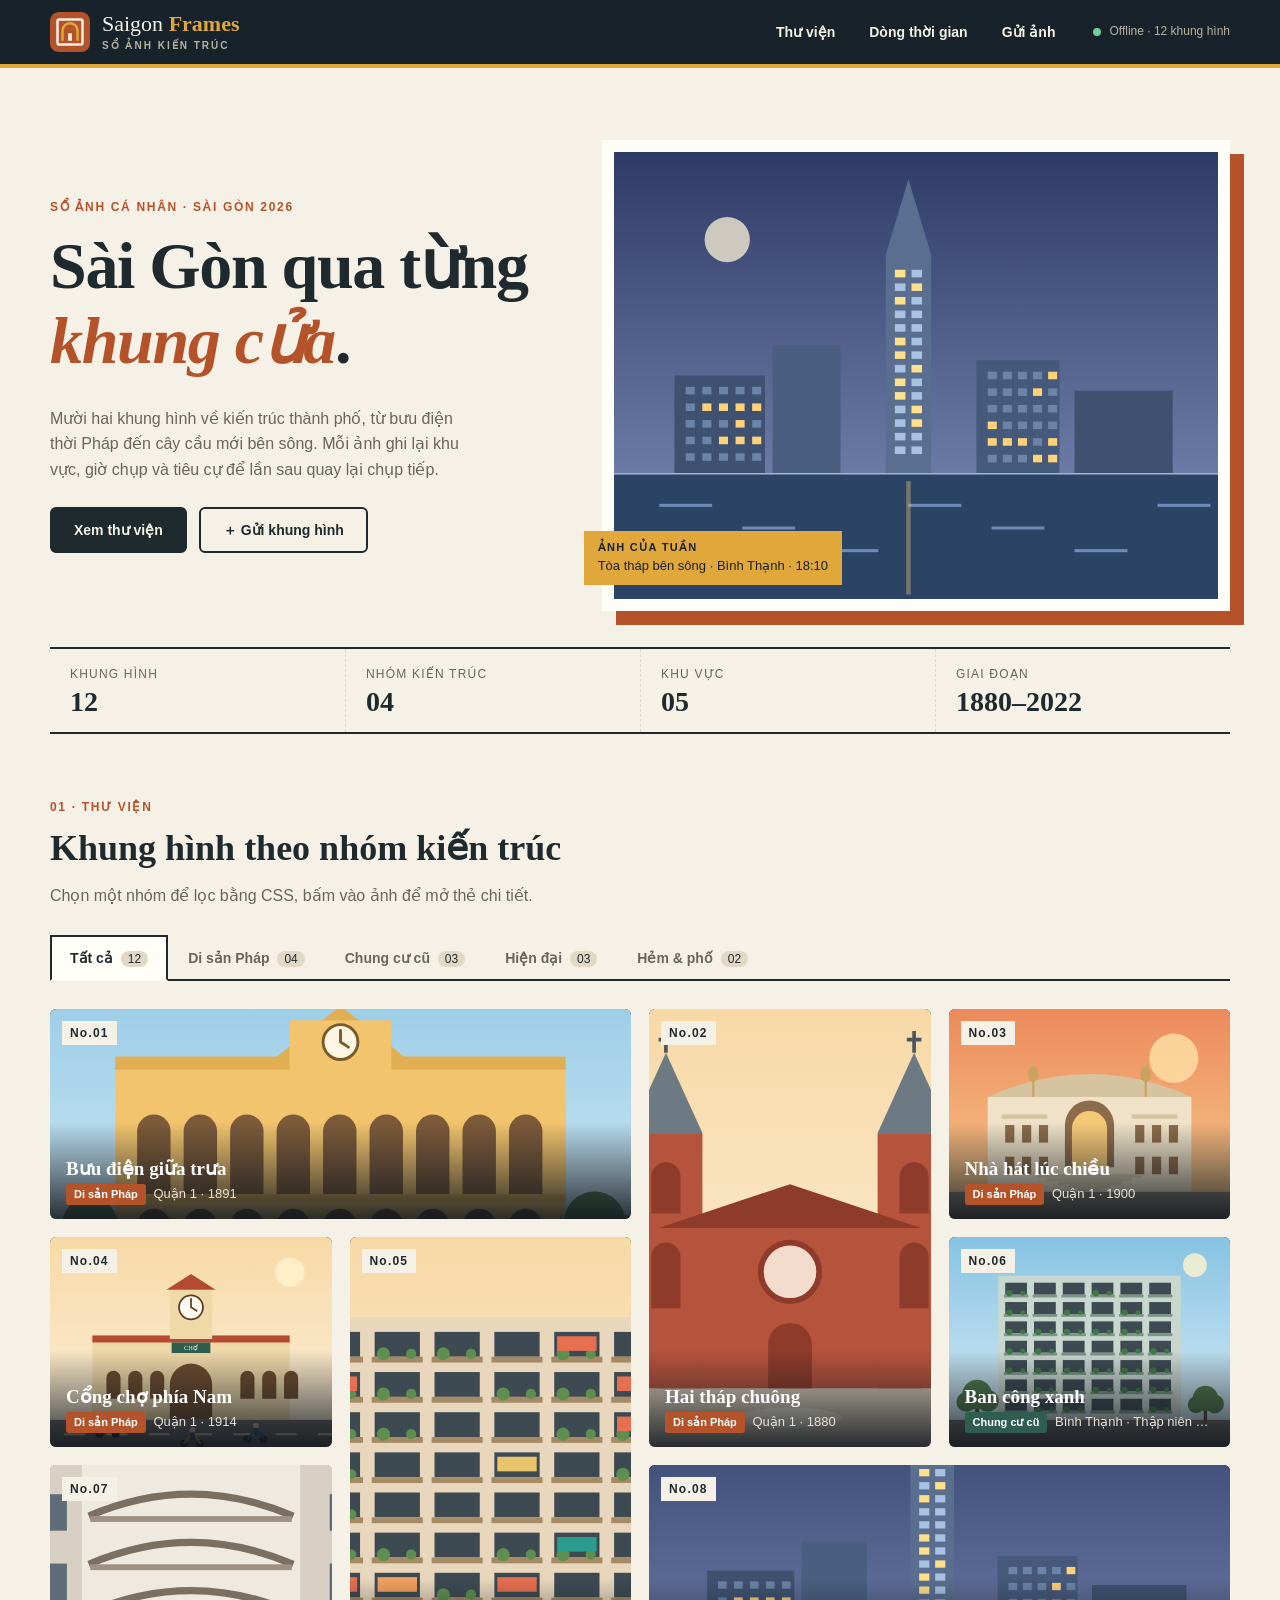
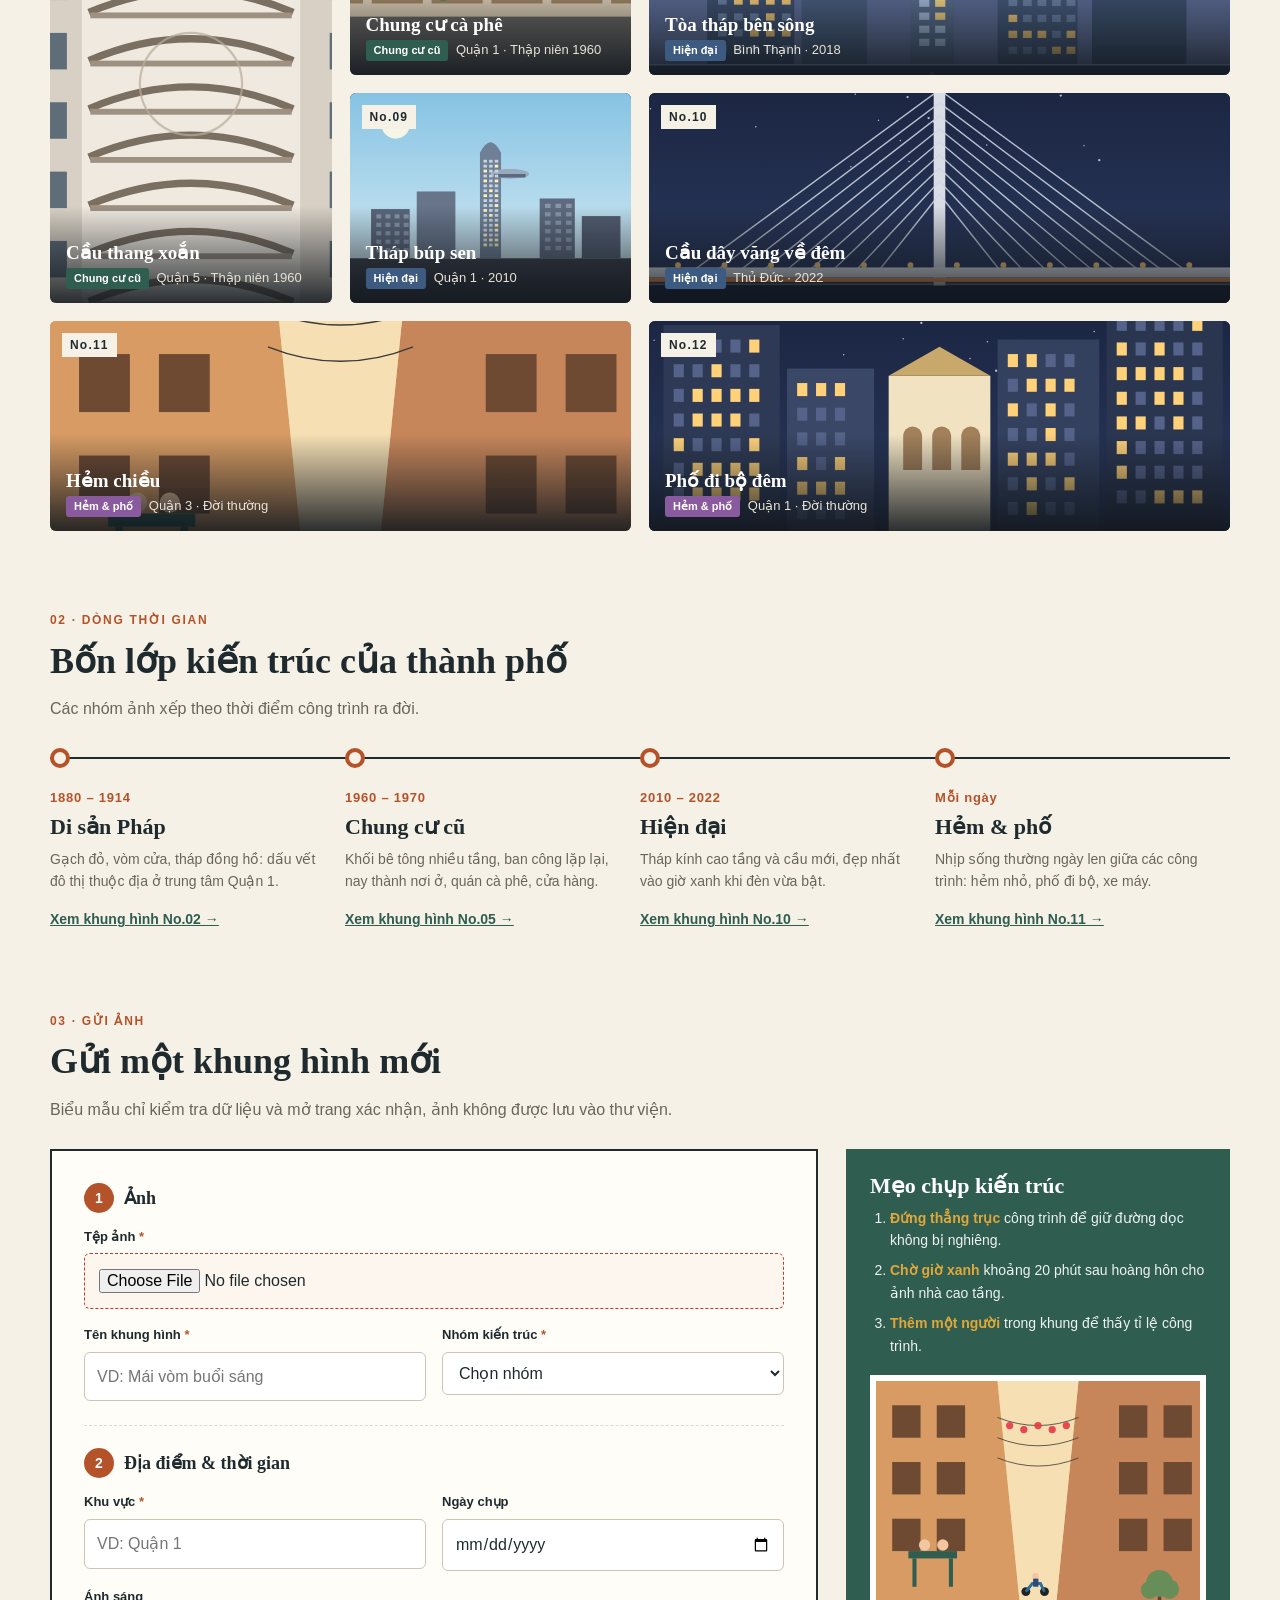
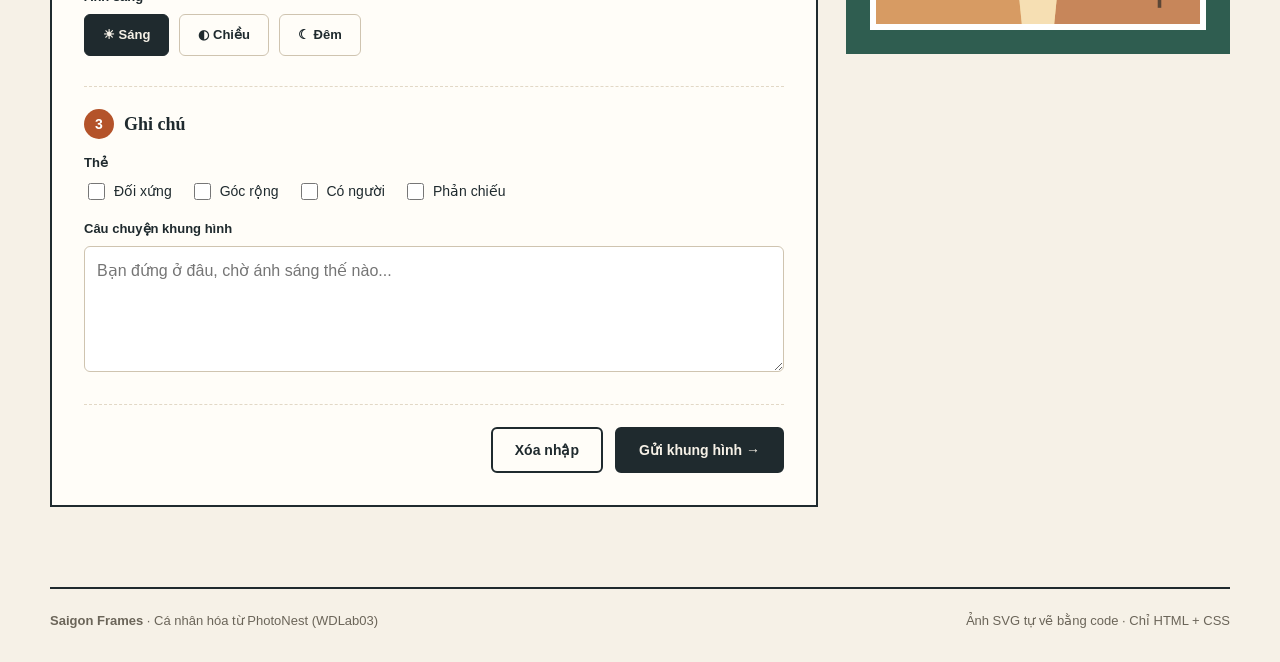
==== commit 9ae19c8f: "fix(part1): Vietnamese-safe serif font, pack editorial grid without gaps, ellipsis long card meta" ====
--- a/phan1-saigon-frames/index.html
+++ b/phan1-saigon-frames/index.html
@@ -128,7 +128,7 @@
               <p><span class="chip chip-chung-cu">Chung cư cũ</span> Bình Thạnh · Thập niên 1970</p>
             </div>
           </article>
-          <article class="photo-card cat-chung-cu">
+          <article class="photo-card cat-chung-cu photo-card--tall">
             <a class="photo-link" href="#photo-07" aria-label="Xem chi tiết Cầu thang xoắn">
               <img src="assets/photos/cau-thang-xoan.svg" alt="Cầu thang xoắn – minh họa lấy cảm hứng từ Chung cư cũ Chợ Lớn" width="800" height="600" loading="lazy">
               <span class="photo-no">No.07</span>
@@ -168,24 +168,24 @@
               <p><span class="chip chip-hien-dai">Hiện đại</span> Thủ Đức · 2022</p>
             </div>
           </article>
-          <article class="photo-card cat-hem-pho photo-card--tall">
+          <article class="photo-card cat-hem-pho photo-card--wide">
             <a class="photo-link" href="#photo-11" aria-label="Xem chi tiết Hẻm chiều">
               <img src="assets/photos/hem-chieu.svg" alt="Hẻm chiều – minh họa lấy cảm hứng từ Hẻm nhỏ Quận 3" width="800" height="600" loading="lazy">
               <span class="photo-no">No.11</span>
             </a>
             <div class="photo-info">
               <h3>Hẻm chiều</h3>
-              <p><span class="chip chip-hem-pho">Hẻm &amp; phố</span> Quận 3 · —</p>
-            </div>
-          </article>
-          <article class="photo-card cat-hem-pho">
+              <p><span class="chip chip-hem-pho">Hẻm &amp; phố</span> Quận 3 · Đời thường</p>
+            </div>
+          </article>
+          <article class="photo-card cat-hem-pho photo-card--wide">
             <a class="photo-link" href="#photo-12" aria-label="Xem chi tiết Phố đi bộ đêm">
               <img src="assets/photos/pho-di-bo.svg" alt="Phố đi bộ đêm – minh họa lấy cảm hứng từ Phố đi bộ Nguyễn Huệ" width="800" height="600" loading="lazy">
               <span class="photo-no">No.12</span>
             </a>
             <div class="photo-info">
               <h3>Phố đi bộ đêm</h3>
-              <p><span class="chip chip-hem-pho">Hẻm &amp; phố</span> Quận 1 · —</p>
+              <p><span class="chip chip-hem-pho">Hẻm &amp; phố</span> Quận 1 · Đời thường</p>
             </div>
           </article>
         </div>
@@ -595,7 +595,7 @@
         <dl class="spec-list">
           <dt>Cảm hứng</dt><dd>Hẻm nhỏ Quận 3</dd>
           <dt>Khu vực</dt><dd>Quận 3</dd>
-          <dt>Công trình</dt><dd>—</dd>
+          <dt>Công trình</dt><dd>Khung cảnh đời thường</dd>
           <dt>Giờ chụp</dt><dd>16:45</dd>
           <dt>Tiêu cự</dt><dd>35 mm</dd>
         </dl>
@@ -621,7 +621,7 @@
         <dl class="spec-list">
           <dt>Cảm hứng</dt><dd>Phố đi bộ Nguyễn Huệ</dd>
           <dt>Khu vực</dt><dd>Quận 1</dd>
-          <dt>Công trình</dt><dd>—</dd>
+          <dt>Công trình</dt><dd>Khung cảnh đời thường</dd>
           <dt>Giờ chụp</dt><dd>21:00</dd>
           <dt>Tiêu cự</dt><dd>28 mm</dd>
         </dl>
--- a/phan1-saigon-frames/styles.css
+++ b/phan1-saigon-frames/styles.css
@@ -16,7 +16,7 @@
   --ochre: #e0a83a;        /* vàng tường thuộc địa */
   --green: #2f5d50;        /* xanh lá cửa chớp */
   --night: #18222b;
-  --serif: Georgia, "Times New Roman", serif;
+  --serif: Cambria, "Times New Roman", serif;   /* font có đủ dấu tiếng Việt */
   --sans: "Segoe UI", Roboto, Arial, sans-serif;
   --radius: 6px;
   --gap: clamp(16px, 2.4vw, 28px);
@@ -166,7 +166,7 @@
   pointer-events: none;           /* bấm xuyên qua để mở ảnh */
 }
 .photo-info h3 { font-size: 19px; margin: 0 0 4px; }
-.photo-info p { margin: 0; font-size: 13px; color: #e8e2d6; }
+.photo-info p { margin: 0; font-size: 13px; color: #e8e2d6; white-space: nowrap; overflow: hidden; text-overflow: ellipsis; }
 .chip { display: inline-block; font-size: 11px; font-weight: 700; padding: 2px 8px; border-radius: 3px; margin-right: 4px; color: #fff; }
 .chip-di-san { background: var(--terracotta); }
 .chip-chung-cu { background: var(--green); }
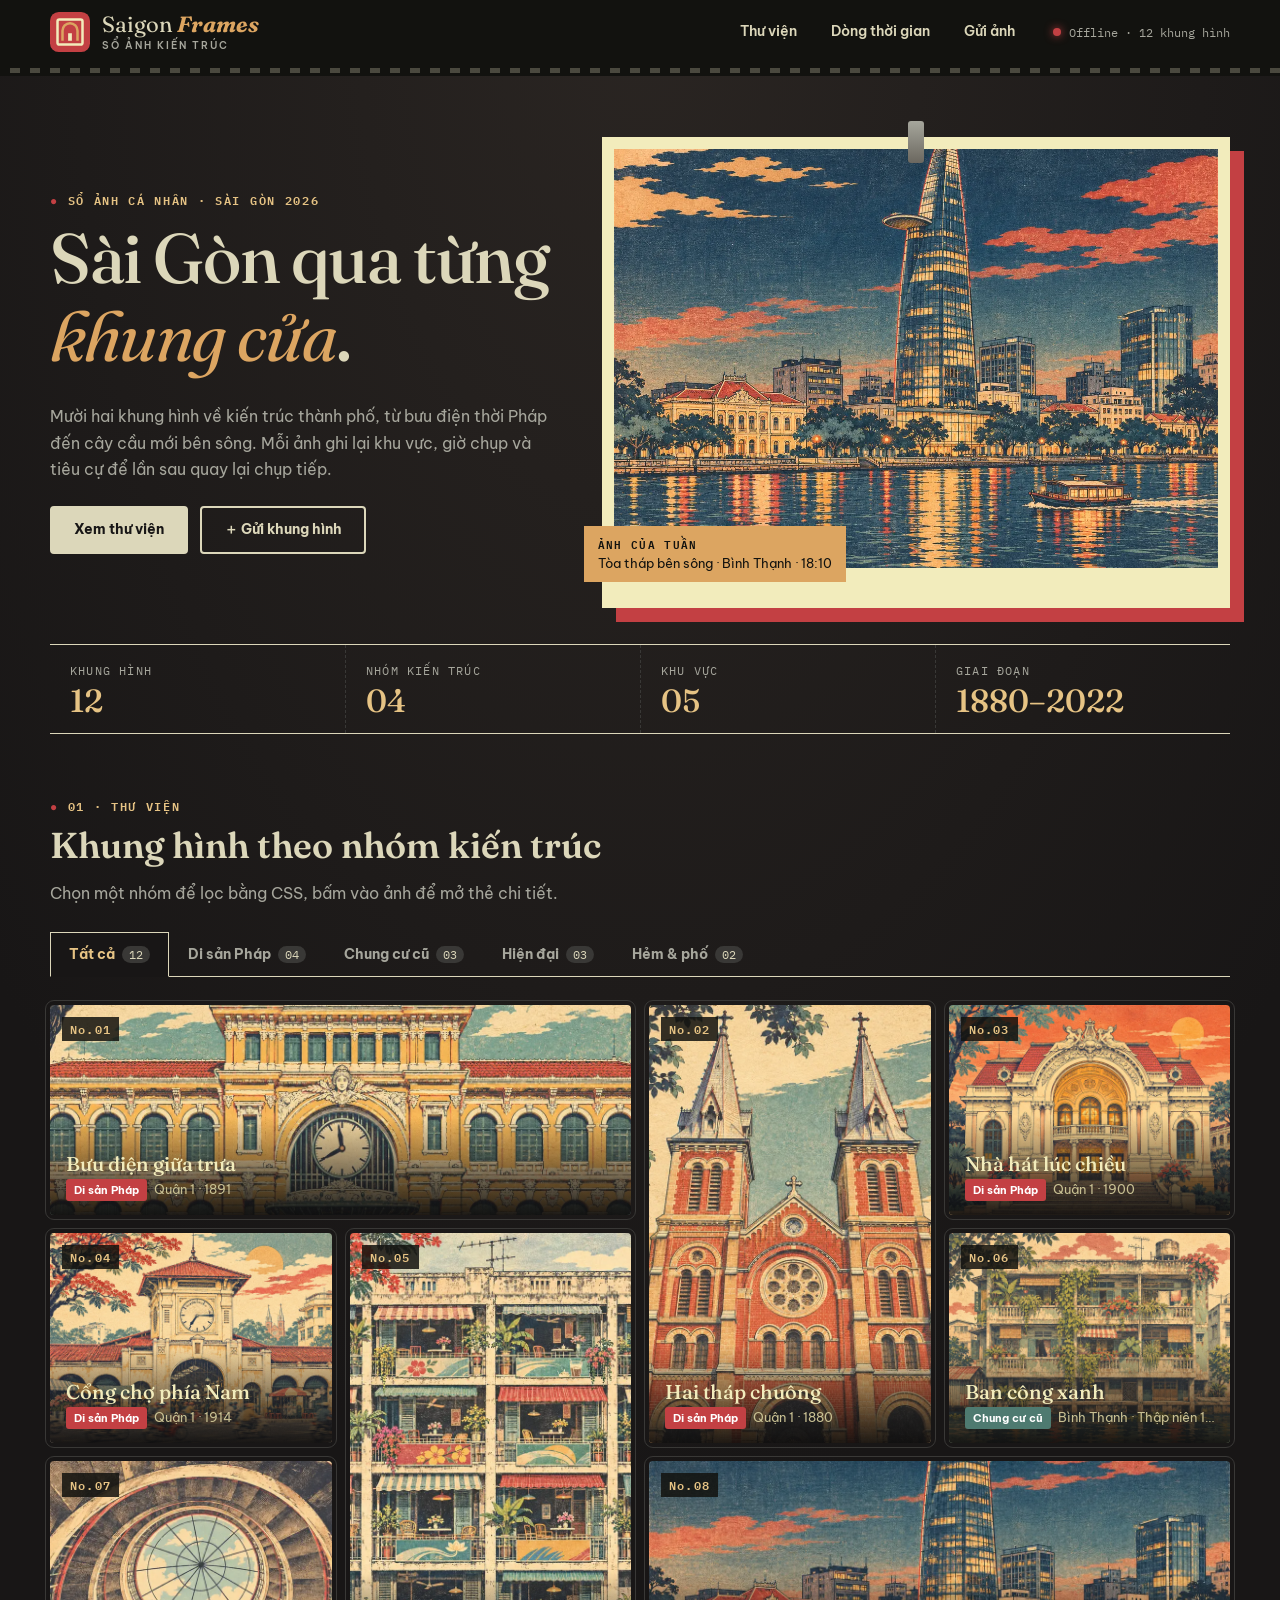
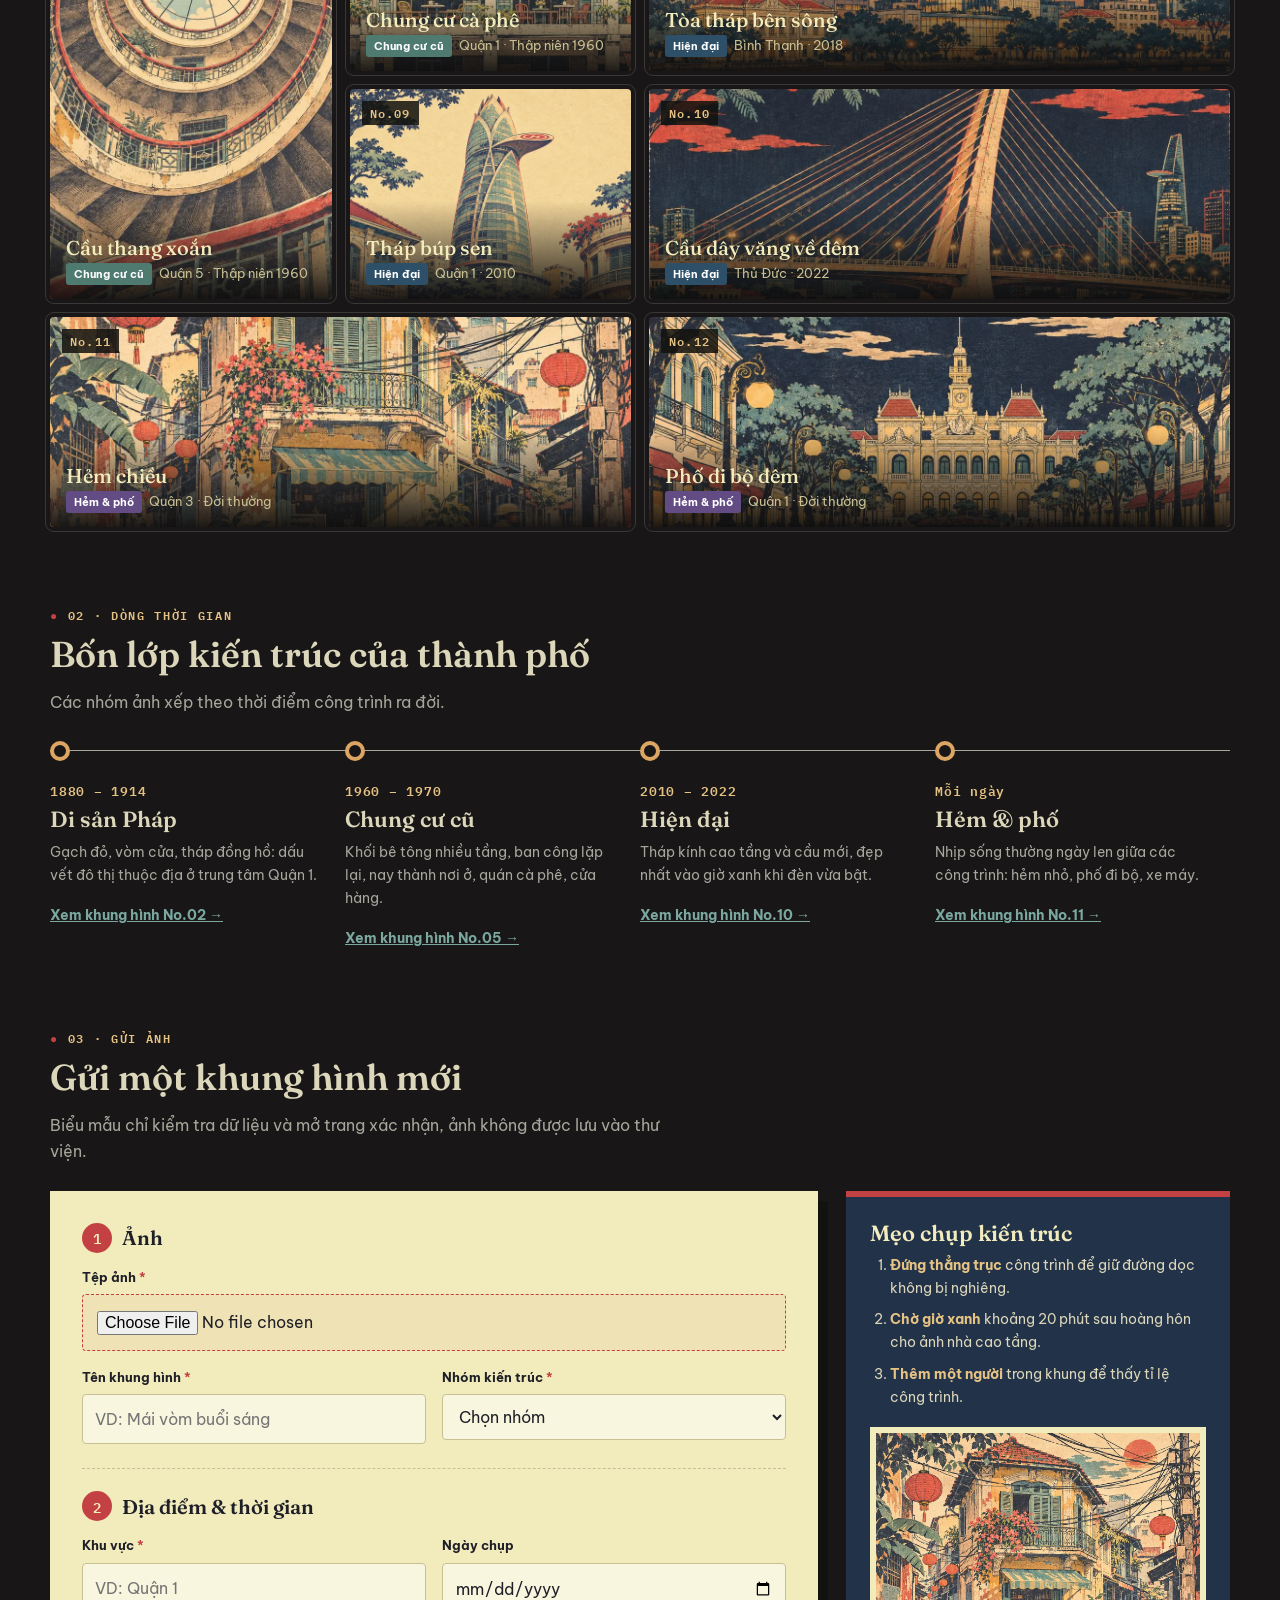
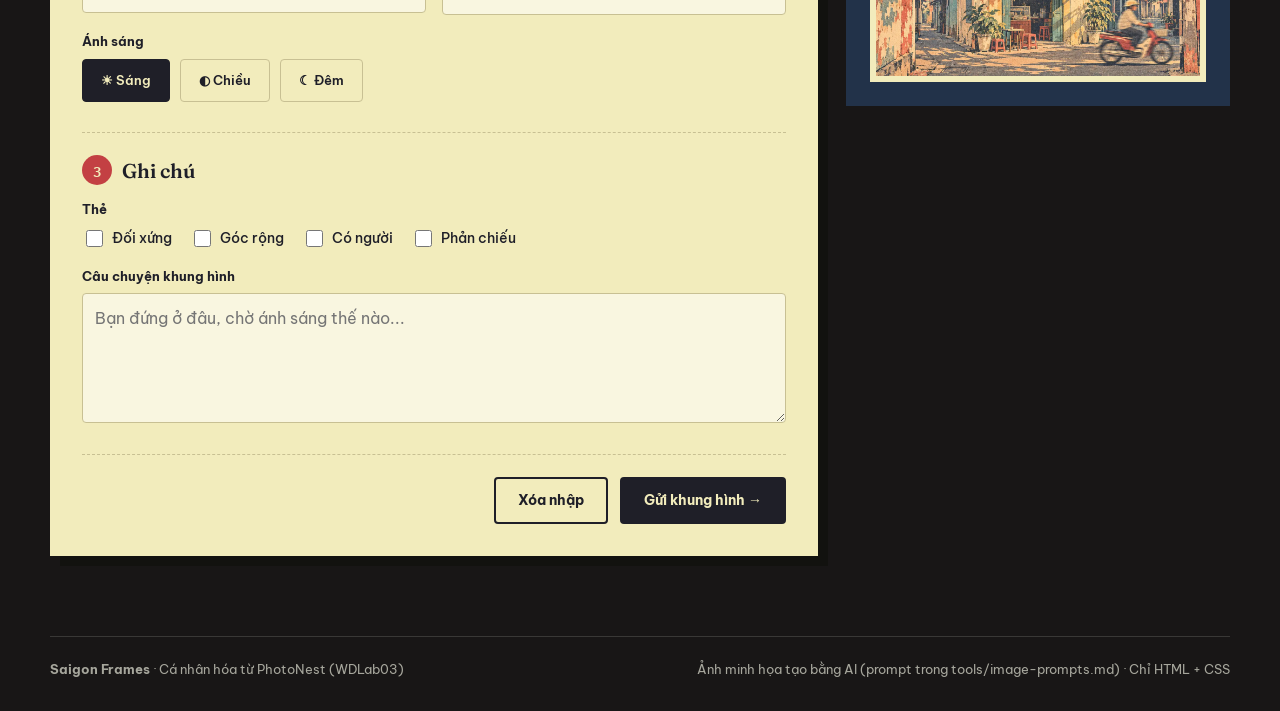
==== commit ef5b9ceb: "feat(part1): darkroom redesign – Kanagawa palette, self-hosted fonts, AI woodblock illustrations - s" ====
--- a/phan1-saigon-frames/index.html
+++ b/phan1-saigon-frames/index.html
@@ -6,6 +6,7 @@
   <meta name="description" content="Saigon Frames – sổ ảnh kiến trúc Sài Gòn, cá nhân hóa từ PhotoNest (WDLab03).">
   <title>Saigon Frames | Sổ ảnh kiến trúc Sài Gòn</title>
   <link rel="icon" href="assets/logo.svg" type="image/svg+xml">
+  <link rel="stylesheet" href="assets/fonts/fonts.css">
   <link rel="stylesheet" href="styles.css">
 </head>
 <body>
@@ -36,7 +37,7 @@
         </div>
       </div>
       <figure class="hero-feature">
-        <a href="#photo-08"><img src="assets/photos/thap-ben-song.svg" alt="Tòa tháp bên sông lúc giờ xanh" width="800" height="600"></a>
+        <a href="#photo-08"><img src="assets/photos/thap-ben-song.webp" alt="Tòa tháp bên sông lúc giờ xanh" width="800" height="600"></a>
         <figcaption><b>Ảnh của tuần</b> Tòa tháp bên sông · Bình Thạnh · 18:10</figcaption>
       </figure>
     </section>
@@ -70,7 +71,7 @@
         <div class="photo-grid">
           <article class="photo-card cat-di-san photo-card--wide">
             <a class="photo-link" href="#photo-01" aria-label="Xem chi tiết Bưu điện giữa trưa">
-              <img src="assets/photos/buu-dien.svg" alt="Bưu điện giữa trưa – minh họa lấy cảm hứng từ Bưu điện Thành phố" width="800" height="600" loading="lazy">
+              <img src="assets/photos/buu-dien.webp" alt="Bưu điện giữa trưa – minh họa lấy cảm hứng từ Bưu điện Thành phố" width="800" height="600" loading="lazy">
               <span class="photo-no">No.01</span>
             </a>
             <div class="photo-info">
@@ -80,7 +81,7 @@
           </article>
           <article class="photo-card cat-di-san photo-card--tall">
             <a class="photo-link" href="#photo-02" aria-label="Xem chi tiết Hai tháp chuông">
-              <img src="assets/photos/hai-thap-chuong.svg" alt="Hai tháp chuông – minh họa lấy cảm hứng từ Nhà thờ Đức Bà" width="800" height="600" loading="lazy">
+              <img src="assets/photos/hai-thap-chuong.webp" alt="Hai tháp chuông – minh họa lấy cảm hứng từ Nhà thờ Đức Bà" width="800" height="600" loading="lazy">
               <span class="photo-no">No.02</span>
             </a>
             <div class="photo-info">
@@ -90,7 +91,7 @@
           </article>
           <article class="photo-card cat-di-san">
             <a class="photo-link" href="#photo-03" aria-label="Xem chi tiết Nhà hát lúc chiều">
-              <img src="assets/photos/nha-hat.svg" alt="Nhà hát lúc chiều – minh họa lấy cảm hứng từ Nhà hát Thành phố" width="800" height="600" loading="lazy">
+              <img src="assets/photos/nha-hat.webp" alt="Nhà hát lúc chiều – minh họa lấy cảm hứng từ Nhà hát Thành phố" width="800" height="600" loading="lazy">
               <span class="photo-no">No.03</span>
             </a>
             <div class="photo-info">
@@ -100,7 +101,7 @@
           </article>
           <article class="photo-card cat-di-san">
             <a class="photo-link" href="#photo-04" aria-label="Xem chi tiết Cổng chợ phía Nam">
-              <img src="assets/photos/cong-cho.svg" alt="Cổng chợ phía Nam – minh họa lấy cảm hứng từ Chợ Bến Thành" width="800" height="600" loading="lazy">
+              <img src="assets/photos/cong-cho.webp" alt="Cổng chợ phía Nam – minh họa lấy cảm hứng từ Chợ Bến Thành" width="800" height="600" loading="lazy">
               <span class="photo-no">No.04</span>
             </a>
             <div class="photo-info">
@@ -110,7 +111,7 @@
           </article>
           <article class="photo-card cat-chung-cu photo-card--tall">
             <a class="photo-link" href="#photo-05" aria-label="Xem chi tiết Chung cư cà phê">
-              <img src="assets/photos/chung-cu-ca-phe.svg" alt="Chung cư cà phê – minh họa lấy cảm hứng từ Chung cư 42 Nguyễn Huệ" width="800" height="600" loading="lazy">
+              <img src="assets/photos/chung-cu-ca-phe.webp" alt="Chung cư cà phê – minh họa lấy cảm hứng từ Chung cư 42 Nguyễn Huệ" width="800" height="600" loading="lazy">
               <span class="photo-no">No.05</span>
             </a>
             <div class="photo-info">
@@ -120,7 +121,7 @@
           </article>
           <article class="photo-card cat-chung-cu">
             <a class="photo-link" href="#photo-06" aria-label="Xem chi tiết Ban công xanh">
-              <img src="assets/photos/ban-cong-xanh.svg" alt="Ban công xanh – minh họa lấy cảm hứng từ Chung cư cũ ven kênh" width="800" height="600" loading="lazy">
+              <img src="assets/photos/ban-cong-xanh.webp" alt="Ban công xanh – minh họa lấy cảm hứng từ Chung cư cũ ven kênh" width="800" height="600" loading="lazy">
               <span class="photo-no">No.06</span>
             </a>
             <div class="photo-info">
@@ -130,7 +131,7 @@
           </article>
           <article class="photo-card cat-chung-cu photo-card--tall">
             <a class="photo-link" href="#photo-07" aria-label="Xem chi tiết Cầu thang xoắn">
-              <img src="assets/photos/cau-thang-xoan.svg" alt="Cầu thang xoắn – minh họa lấy cảm hứng từ Chung cư cũ Chợ Lớn" width="800" height="600" loading="lazy">
+              <img src="assets/photos/cau-thang-xoan.webp" alt="Cầu thang xoắn – minh họa lấy cảm hứng từ Chung cư cũ Chợ Lớn" width="800" height="600" loading="lazy">
               <span class="photo-no">No.07</span>
             </a>
             <div class="photo-info">
@@ -140,7 +141,7 @@
           </article>
           <article class="photo-card cat-hien-dai photo-card--wide">
             <a class="photo-link" href="#photo-08" aria-label="Xem chi tiết Tòa tháp bên sông">
-              <img src="assets/photos/thap-ben-song.svg" alt="Tòa tháp bên sông – minh họa lấy cảm hứng từ Tòa tháp ven sông Sài Gòn" width="800" height="600" loading="lazy">
+              <img src="assets/photos/thap-ben-song.webp" alt="Tòa tháp bên sông – minh họa lấy cảm hứng từ Tòa tháp ven sông Sài Gòn" width="800" height="600" loading="lazy">
               <span class="photo-no">No.08</span>
             </a>
             <div class="photo-info">
@@ -150,7 +151,7 @@
           </article>
           <article class="photo-card cat-hien-dai">
             <a class="photo-link" href="#photo-09" aria-label="Xem chi tiết Tháp búp sen">
-              <img src="assets/photos/thap-bup-sen.svg" alt="Tháp búp sen – minh họa lấy cảm hứng từ Tòa tháp hình búp sen" width="800" height="600" loading="lazy">
+              <img src="assets/photos/thap-bup-sen.webp" alt="Tháp búp sen – minh họa lấy cảm hứng từ Tòa tháp hình búp sen" width="800" height="600" loading="lazy">
               <span class="photo-no">No.09</span>
             </a>
             <div class="photo-info">
@@ -160,7 +161,7 @@
           </article>
           <article class="photo-card cat-hien-dai photo-card--wide">
             <a class="photo-link" href="#photo-10" aria-label="Xem chi tiết Cầu dây văng về đêm">
-              <img src="assets/photos/cau-day-vang.svg" alt="Cầu dây văng về đêm – minh họa lấy cảm hứng từ Cầu Ba Son" width="800" height="600" loading="lazy">
+              <img src="assets/photos/cau-day-vang.webp" alt="Cầu dây văng về đêm – minh họa lấy cảm hứng từ Cầu Ba Son" width="800" height="600" loading="lazy">
               <span class="photo-no">No.10</span>
             </a>
             <div class="photo-info">
@@ -170,7 +171,7 @@
           </article>
           <article class="photo-card cat-hem-pho photo-card--wide">
             <a class="photo-link" href="#photo-11" aria-label="Xem chi tiết Hẻm chiều">
-              <img src="assets/photos/hem-chieu.svg" alt="Hẻm chiều – minh họa lấy cảm hứng từ Hẻm nhỏ Quận 3" width="800" height="600" loading="lazy">
+              <img src="assets/photos/hem-chieu.webp" alt="Hẻm chiều – minh họa lấy cảm hứng từ Hẻm nhỏ Quận 3" width="800" height="600" loading="lazy">
               <span class="photo-no">No.11</span>
             </a>
             <div class="photo-info">
@@ -180,7 +181,7 @@
           </article>
           <article class="photo-card cat-hem-pho photo-card--wide">
             <a class="photo-link" href="#photo-12" aria-label="Xem chi tiết Phố đi bộ đêm">
-              <img src="assets/photos/pho-di-bo.svg" alt="Phố đi bộ đêm – minh họa lấy cảm hứng từ Phố đi bộ Nguyễn Huệ" width="800" height="600" loading="lazy">
+              <img src="assets/photos/pho-di-bo.webp" alt="Phố đi bộ đêm – minh họa lấy cảm hứng từ Phố đi bộ Nguyễn Huệ" width="800" height="600" loading="lazy">
               <span class="photo-no">No.12</span>
             </a>
             <div class="photo-info">
@@ -310,7 +311,7 @@
             <li><b>Chờ giờ xanh</b> khoảng 20 phút sau hoàng hôn cho ảnh nhà cao tầng.</li>
             <li><b>Thêm một người</b> trong khung để thấy tỉ lệ công trình.</li>
           </ol>
-          <img src="assets/photos/hem-chieu.svg" alt="Hẻm chiều với đèn lồng đỏ" width="800" height="600" loading="lazy">
+          <img src="assets/photos/hem-chieu.webp" alt="Hẻm chiều với đèn lồng đỏ" width="800" height="600" loading="lazy">
         </aside>
       </div>
     </section>
@@ -318,14 +319,14 @@
 
   <footer class="site-footer">
     <p><b>Saigon Frames</b> · Cá nhân hóa từ PhotoNest (WDLab03)</p>
-    <p>Ảnh SVG tự vẽ bằng code · Chỉ HTML + CSS</p>
+    <p>Ảnh minh họa tạo bằng AI (prompt trong tools/image-prompts.md) · Chỉ HTML + CSS</p>
   </footer>
 
   <section class="lightbox" id="photo-01" aria-labelledby="lb-title-01">
     <a class="lightbox-shade" href="#thu-vien" aria-label="Đóng chi tiết"></a>
     <div class="lightbox-window">
       <figure class="lightbox-photo">
-        <img src="assets/photos/buu-dien.svg" alt="Bưu điện giữa trưa – minh họa lấy cảm hứng từ Bưu điện Thành phố">
+        <img src="assets/photos/buu-dien.webp" alt="Bưu điện giữa trưa – minh họa lấy cảm hứng từ Bưu điện Thành phố">
       </figure>
       <div class="lightbox-panel">
         <a class="lightbox-close" href="#thu-vien" aria-label="Đóng">×</a>
@@ -341,7 +342,7 @@
         </dl>
         <div class="lightbox-actions">
           <a class="btn btn-ghost" href="#photo-12" aria-label="Ảnh trước">←</a>
-          <a class="btn btn-primary" href="assets/photos/buu-dien.svg" download="buu-dien.svg">↓ Tải SVG</a>
+          <a class="btn btn-primary" href="assets/photos/buu-dien.webp" download="buu-dien.webp">↓ Tải ảnh</a>
           <a class="btn btn-ghost" href="#photo-02" aria-label="Ảnh sau">→</a>
         </div>
       </div>
@@ -351,7 +352,7 @@
     <a class="lightbox-shade" href="#thu-vien" aria-label="Đóng chi tiết"></a>
     <div class="lightbox-window">
       <figure class="lightbox-photo">
-        <img src="assets/photos/hai-thap-chuong.svg" alt="Hai tháp chuông – minh họa lấy cảm hứng từ Nhà thờ Đức Bà">
+        <img src="assets/photos/hai-thap-chuong.webp" alt="Hai tháp chuông – minh họa lấy cảm hứng từ Nhà thờ Đức Bà">
       </figure>
       <div class="lightbox-panel">
         <a class="lightbox-close" href="#thu-vien" aria-label="Đóng">×</a>
@@ -367,7 +368,7 @@
         </dl>
         <div class="lightbox-actions">
           <a class="btn btn-ghost" href="#photo-01" aria-label="Ảnh trước">←</a>
-          <a class="btn btn-primary" href="assets/photos/hai-thap-chuong.svg" download="hai-thap-chuong.svg">↓ Tải SVG</a>
+          <a class="btn btn-primary" href="assets/photos/hai-thap-chuong.webp" download="hai-thap-chuong.webp">↓ Tải ảnh</a>
           <a class="btn btn-ghost" href="#photo-03" aria-label="Ảnh sau">→</a>
         </div>
       </div>
@@ -377,7 +378,7 @@
     <a class="lightbox-shade" href="#thu-vien" aria-label="Đóng chi tiết"></a>
     <div class="lightbox-window">
       <figure class="lightbox-photo">
-        <img src="assets/photos/nha-hat.svg" alt="Nhà hát lúc chiều – minh họa lấy cảm hứng từ Nhà hát Thành phố">
+        <img src="assets/photos/nha-hat.webp" alt="Nhà hát lúc chiều – minh họa lấy cảm hứng từ Nhà hát Thành phố">
       </figure>
       <div class="lightbox-panel">
         <a class="lightbox-close" href="#thu-vien" aria-label="Đóng">×</a>
@@ -393,7 +394,7 @@
         </dl>
         <div class="lightbox-actions">
           <a class="btn btn-ghost" href="#photo-02" aria-label="Ảnh trước">←</a>
-          <a class="btn btn-primary" href="assets/photos/nha-hat.svg" download="nha-hat.svg">↓ Tải SVG</a>
+          <a class="btn btn-primary" href="assets/photos/nha-hat.webp" download="nha-hat.webp">↓ Tải ảnh</a>
           <a class="btn btn-ghost" href="#photo-04" aria-label="Ảnh sau">→</a>
         </div>
       </div>
@@ -403,7 +404,7 @@
     <a class="lightbox-shade" href="#thu-vien" aria-label="Đóng chi tiết"></a>
     <div class="lightbox-window">
       <figure class="lightbox-photo">
-        <img src="assets/photos/cong-cho.svg" alt="Cổng chợ phía Nam – minh họa lấy cảm hứng từ Chợ Bến Thành">
+        <img src="assets/photos/cong-cho.webp" alt="Cổng chợ phía Nam – minh họa lấy cảm hứng từ Chợ Bến Thành">
       </figure>
       <div class="lightbox-panel">
         <a class="lightbox-close" href="#thu-vien" aria-label="Đóng">×</a>
@@ -419,7 +420,7 @@
         </dl>
         <div class="lightbox-actions">
           <a class="btn btn-ghost" href="#photo-03" aria-label="Ảnh trước">←</a>
-          <a class="btn btn-primary" href="assets/photos/cong-cho.svg" download="cong-cho.svg">↓ Tải SVG</a>
+          <a class="btn btn-primary" href="assets/photos/cong-cho.webp" download="cong-cho.webp">↓ Tải ảnh</a>
           <a class="btn btn-ghost" href="#photo-05" aria-label="Ảnh sau">→</a>
         </div>
       </div>
@@ -429,7 +430,7 @@
     <a class="lightbox-shade" href="#thu-vien" aria-label="Đóng chi tiết"></a>
     <div class="lightbox-window">
       <figure class="lightbox-photo">
-        <img src="assets/photos/chung-cu-ca-phe.svg" alt="Chung cư cà phê – minh họa lấy cảm hứng từ Chung cư 42 Nguyễn Huệ">
+        <img src="assets/photos/chung-cu-ca-phe.webp" alt="Chung cư cà phê – minh họa lấy cảm hứng từ Chung cư 42 Nguyễn Huệ">
       </figure>
       <div class="lightbox-panel">
         <a class="lightbox-close" href="#thu-vien" aria-label="Đóng">×</a>
@@ -445,7 +446,7 @@
         </dl>
         <div class="lightbox-actions">
           <a class="btn btn-ghost" href="#photo-04" aria-label="Ảnh trước">←</a>
-          <a class="btn btn-primary" href="assets/photos/chung-cu-ca-phe.svg" download="chung-cu-ca-phe.svg">↓ Tải SVG</a>
+          <a class="btn btn-primary" href="assets/photos/chung-cu-ca-phe.webp" download="chung-cu-ca-phe.webp">↓ Tải ảnh</a>
           <a class="btn btn-ghost" href="#photo-06" aria-label="Ảnh sau">→</a>
         </div>
       </div>
@@ -455,7 +456,7 @@
     <a class="lightbox-shade" href="#thu-vien" aria-label="Đóng chi tiết"></a>
     <div class="lightbox-window">
       <figure class="lightbox-photo">
-        <img src="assets/photos/ban-cong-xanh.svg" alt="Ban công xanh – minh họa lấy cảm hứng từ Chung cư cũ ven kênh">
+        <img src="assets/photos/ban-cong-xanh.webp" alt="Ban công xanh – minh họa lấy cảm hứng từ Chung cư cũ ven kênh">
       </figure>
       <div class="lightbox-panel">
         <a class="lightbox-close" href="#thu-vien" aria-label="Đóng">×</a>
@@ -471,7 +472,7 @@
         </dl>
         <div class="lightbox-actions">
           <a class="btn btn-ghost" href="#photo-05" aria-label="Ảnh trước">←</a>
-          <a class="btn btn-primary" href="assets/photos/ban-cong-xanh.svg" download="ban-cong-xanh.svg">↓ Tải SVG</a>
+          <a class="btn btn-primary" href="assets/photos/ban-cong-xanh.webp" download="ban-cong-xanh.webp">↓ Tải ảnh</a>
           <a class="btn btn-ghost" href="#photo-07" aria-label="Ảnh sau">→</a>
         </div>
       </div>
@@ -481,7 +482,7 @@
     <a class="lightbox-shade" href="#thu-vien" aria-label="Đóng chi tiết"></a>
     <div class="lightbox-window">
       <figure class="lightbox-photo">
-        <img src="assets/photos/cau-thang-xoan.svg" alt="Cầu thang xoắn – minh họa lấy cảm hứng từ Chung cư cũ Chợ Lớn">
+        <img src="assets/photos/cau-thang-xoan.webp" alt="Cầu thang xoắn – minh họa lấy cảm hứng từ Chung cư cũ Chợ Lớn">
       </figure>
       <div class="lightbox-panel">
         <a class="lightbox-close" href="#thu-vien" aria-label="Đóng">×</a>
@@ -497,7 +498,7 @@
         </dl>
         <div class="lightbox-actions">
           <a class="btn btn-ghost" href="#photo-06" aria-label="Ảnh trước">←</a>
-          <a class="btn btn-primary" href="assets/photos/cau-thang-xoan.svg" download="cau-thang-xoan.svg">↓ Tải SVG</a>
+          <a class="btn btn-primary" href="assets/photos/cau-thang-xoan.webp" download="cau-thang-xoan.webp">↓ Tải ảnh</a>
           <a class="btn btn-ghost" href="#photo-08" aria-label="Ảnh sau">→</a>
         </div>
       </div>
@@ -507,7 +508,7 @@
     <a class="lightbox-shade" href="#thu-vien" aria-label="Đóng chi tiết"></a>
     <div class="lightbox-window">
       <figure class="lightbox-photo">
-        <img src="assets/photos/thap-ben-song.svg" alt="Tòa tháp bên sông – minh họa lấy cảm hứng từ Tòa tháp ven sông Sài Gòn">
+        <img src="assets/photos/thap-ben-song.webp" alt="Tòa tháp bên sông – minh họa lấy cảm hứng từ Tòa tháp ven sông Sài Gòn">
       </figure>
       <div class="lightbox-panel">
         <a class="lightbox-close" href="#thu-vien" aria-label="Đóng">×</a>
@@ -523,7 +524,7 @@
         </dl>
         <div class="lightbox-actions">
           <a class="btn btn-ghost" href="#photo-07" aria-label="Ảnh trước">←</a>
-          <a class="btn btn-primary" href="assets/photos/thap-ben-song.svg" download="thap-ben-song.svg">↓ Tải SVG</a>
+          <a class="btn btn-primary" href="assets/photos/thap-ben-song.webp" download="thap-ben-song.webp">↓ Tải ảnh</a>
           <a class="btn btn-ghost" href="#photo-09" aria-label="Ảnh sau">→</a>
         </div>
       </div>
@@ -533,7 +534,7 @@
     <a class="lightbox-shade" href="#thu-vien" aria-label="Đóng chi tiết"></a>
     <div class="lightbox-window">
       <figure class="lightbox-photo">
-        <img src="assets/photos/thap-bup-sen.svg" alt="Tháp búp sen – minh họa lấy cảm hứng từ Tòa tháp hình búp sen">
+        <img src="assets/photos/thap-bup-sen.webp" alt="Tháp búp sen – minh họa lấy cảm hứng từ Tòa tháp hình búp sen">
       </figure>
       <div class="lightbox-panel">
         <a class="lightbox-close" href="#thu-vien" aria-label="Đóng">×</a>
@@ -549,7 +550,7 @@
         </dl>
         <div class="lightbox-actions">
           <a class="btn btn-ghost" href="#photo-08" aria-label="Ảnh trước">←</a>
-          <a class="btn btn-primary" href="assets/photos/thap-bup-sen.svg" download="thap-bup-sen.svg">↓ Tải SVG</a>
+          <a class="btn btn-primary" href="assets/photos/thap-bup-sen.webp" download="thap-bup-sen.webp">↓ Tải ảnh</a>
           <a class="btn btn-ghost" href="#photo-10" aria-label="Ảnh sau">→</a>
         </div>
       </div>
@@ -559,7 +560,7 @@
     <a class="lightbox-shade" href="#thu-vien" aria-label="Đóng chi tiết"></a>
     <div class="lightbox-window">
       <figure class="lightbox-photo">
-        <img src="assets/photos/cau-day-vang.svg" alt="Cầu dây văng về đêm – minh họa lấy cảm hứng từ Cầu Ba Son">
+        <img src="assets/photos/cau-day-vang.webp" alt="Cầu dây văng về đêm – minh họa lấy cảm hứng từ Cầu Ba Son">
       </figure>
       <div class="lightbox-panel">
         <a class="lightbox-close" href="#thu-vien" aria-label="Đóng">×</a>
@@ -575,7 +576,7 @@
         </dl>
         <div class="lightbox-actions">
           <a class="btn btn-ghost" href="#photo-09" aria-label="Ảnh trước">←</a>
-          <a class="btn btn-primary" href="assets/photos/cau-day-vang.svg" download="cau-day-vang.svg">↓ Tải SVG</a>
+          <a class="btn btn-primary" href="assets/photos/cau-day-vang.webp" download="cau-day-vang.webp">↓ Tải ảnh</a>
           <a class="btn btn-ghost" href="#photo-11" aria-label="Ảnh sau">→</a>
         </div>
       </div>
@@ -585,7 +586,7 @@
     <a class="lightbox-shade" href="#thu-vien" aria-label="Đóng chi tiết"></a>
     <div class="lightbox-window">
       <figure class="lightbox-photo">
-        <img src="assets/photos/hem-chieu.svg" alt="Hẻm chiều – minh họa lấy cảm hứng từ Hẻm nhỏ Quận 3">
+        <img src="assets/photos/hem-chieu.webp" alt="Hẻm chiều – minh họa lấy cảm hứng từ Hẻm nhỏ Quận 3">
       </figure>
       <div class="lightbox-panel">
         <a class="lightbox-close" href="#thu-vien" aria-label="Đóng">×</a>
@@ -601,7 +602,7 @@
         </dl>
         <div class="lightbox-actions">
           <a class="btn btn-ghost" href="#photo-10" aria-label="Ảnh trước">←</a>
-          <a class="btn btn-primary" href="assets/photos/hem-chieu.svg" download="hem-chieu.svg">↓ Tải SVG</a>
+          <a class="btn btn-primary" href="assets/photos/hem-chieu.webp" download="hem-chieu.webp">↓ Tải ảnh</a>
           <a class="btn btn-ghost" href="#photo-12" aria-label="Ảnh sau">→</a>
         </div>
       </div>
@@ -611,7 +612,7 @@
     <a class="lightbox-shade" href="#thu-vien" aria-label="Đóng chi tiết"></a>
     <div class="lightbox-window">
       <figure class="lightbox-photo">
-        <img src="assets/photos/pho-di-bo.svg" alt="Phố đi bộ đêm – minh họa lấy cảm hứng từ Phố đi bộ Nguyễn Huệ">
+        <img src="assets/photos/pho-di-bo.webp" alt="Phố đi bộ đêm – minh họa lấy cảm hứng từ Phố đi bộ Nguyễn Huệ">
       </figure>
       <div class="lightbox-panel">
         <a class="lightbox-close" href="#thu-vien" aria-label="Đóng">×</a>
@@ -627,7 +628,7 @@
         </dl>
         <div class="lightbox-actions">
           <a class="btn btn-ghost" href="#photo-11" aria-label="Ảnh trước">←</a>
-          <a class="btn btn-primary" href="assets/photos/pho-di-bo.svg" download="pho-di-bo.svg">↓ Tải SVG</a>
+          <a class="btn btn-primary" href="assets/photos/pho-di-bo.webp" download="pho-di-bo.webp">↓ Tải ảnh</a>
           <a class="btn btn-ghost" href="#photo-01" aria-label="Ảnh sau">→</a>
         </div>
       </div>
--- a/phan1-saigon-frames/assets/fonts/fonts.css
+++ b/phan1-saigon-frames/assets/fonts/fonts.css
@@ -0,0 +1,218 @@
+/* Font tải từ Google Fonts (SIL Open Font License), lưu cục bộ để chạy offline.
+   Sinh bởi tools/fetch_fonts.py – không sửa tay. */
+/* vietnamese */
+@font-face {
+  font-family: 'Fraunces';
+  font-style: italic;
+  font-weight: 400 800;
+  font-display: swap;
+  src: url(fraunces-italic-400-800-vietnamese.woff2) format('woff2');
+  unicode-range: U+0102-0103, U+0110-0111, U+0128-0129, U+0168-0169, U+01A0-01A1, U+01AF-01B0, U+0300-0301, U+0303-0304, U+0308-0309, U+0323, U+0329, U+1EA0-1EF9, U+20AB;
+}
+/* latin-ext */
+@font-face {
+  font-family: 'Fraunces';
+  font-style: italic;
+  font-weight: 400 800;
+  font-display: swap;
+  src: url(fraunces-italic-400-800-latin-ext.woff2) format('woff2');
+  unicode-range: U+0100-02BA, U+02BD-02C5, U+02C7-02CC, U+02CE-02D7, U+02DD-02FF, U+0304, U+0308, U+0329, U+1D00-1DBF, U+1E00-1E9F, U+1EF2-1EFF, U+2020, U+20A0-20AB, U+20AD-20C4, U+2113, U+2C60-2C7F, U+A720-A7FF;
+}
+/* latin */
+@font-face {
+  font-family: 'Fraunces';
+  font-style: italic;
+  font-weight: 400 800;
+  font-display: swap;
+  src: url(fraunces-italic-400-800-latin.woff2) format('woff2');
+  unicode-range: U+0000-00FF, U+0131, U+0152-0153, U+02BB-02BC, U+02C6, U+02DA, U+02DC, U+0304, U+0308, U+0329, U+2000-206F, U+20AC, U+2122, U+2191, U+2193, U+2212, U+2215, U+FEFF, U+FFFD;
+}
+/* vietnamese */
+@font-face {
+  font-family: 'Fraunces';
+  font-style: normal;
+  font-weight: 400 800;
+  font-display: swap;
+  src: url(fraunces-normal-400-800-vietnamese.woff2) format('woff2');
+  unicode-range: U+0102-0103, U+0110-0111, U+0128-0129, U+0168-0169, U+01A0-01A1, U+01AF-01B0, U+0300-0301, U+0303-0304, U+0308-0309, U+0323, U+0329, U+1EA0-1EF9, U+20AB;
+}
+/* latin-ext */
+@font-face {
+  font-family: 'Fraunces';
+  font-style: normal;
+  font-weight: 400 800;
+  font-display: swap;
+  src: url(fraunces-normal-400-800-latin-ext.woff2) format('woff2');
+  unicode-range: U+0100-02BA, U+02BD-02C5, U+02C7-02CC, U+02CE-02D7, U+02DD-02FF, U+0304, U+0308, U+0329, U+1D00-1DBF, U+1E00-1E9F, U+1EF2-1EFF, U+2020, U+20A0-20AB, U+20AD-20C4, U+2113, U+2C60-2C7F, U+A720-A7FF;
+}
+/* latin */
+@font-face {
+  font-family: 'Fraunces';
+  font-style: normal;
+  font-weight: 400 800;
+  font-display: swap;
+  src: url(fraunces-normal-400-800-latin.woff2) format('woff2');
+  unicode-range: U+0000-00FF, U+0131, U+0152-0153, U+02BB-02BC, U+02C6, U+02DA, U+02DC, U+0304, U+0308, U+0329, U+2000-206F, U+20AC, U+2122, U+2191, U+2193, U+2212, U+2215, U+FEFF, U+FFFD;
+}
+/* vietnamese */
+@font-face {
+  font-family: 'Be Vietnam Pro';
+  font-style: normal;
+  font-weight: 400;
+  font-display: swap;
+  src: url(be-vietnam-pro-normal-400-vietnamese.woff2) format('woff2');
+  unicode-range: U+0102-0103, U+0110-0111, U+0128-0129, U+0168-0169, U+01A0-01A1, U+01AF-01B0, U+0300-0301, U+0303-0304, U+0308-0309, U+0323, U+0329, U+1EA0-1EF9, U+20AB;
+}
+/* latin-ext */
+@font-face {
+  font-family: 'Be Vietnam Pro';
+  font-style: normal;
+  font-weight: 400;
+  font-display: swap;
+  src: url(be-vietnam-pro-normal-400-latin-ext.woff2) format('woff2');
+  unicode-range: U+0100-02BA, U+02BD-02C5, U+02C7-02CC, U+02CE-02D7, U+02DD-02FF, U+0304, U+0308, U+0329, U+1D00-1DBF, U+1E00-1E9F, U+1EF2-1EFF, U+2020, U+20A0-20AB, U+20AD-20C4, U+2113, U+2C60-2C7F, U+A720-A7FF;
+}
+/* latin */
+@font-face {
+  font-family: 'Be Vietnam Pro';
+  font-style: normal;
+  font-weight: 400;
+  font-display: swap;
+  src: url(be-vietnam-pro-normal-400-latin.woff2) format('woff2');
+  unicode-range: U+0000-00FF, U+0131, U+0152-0153, U+02BB-02BC, U+02C6, U+02DA, U+02DC, U+0304, U+0308, U+0329, U+2000-206F, U+20AC, U+2122, U+2191, U+2193, U+2212, U+2215, U+FEFF, U+FFFD;
+}
+/* vietnamese */
+@font-face {
+  font-family: 'Be Vietnam Pro';
+  font-style: normal;
+  font-weight: 500;
+  font-display: swap;
+  src: url(be-vietnam-pro-normal-500-vietnamese.woff2) format('woff2');
+  unicode-range: U+0102-0103, U+0110-0111, U+0128-0129, U+0168-0169, U+01A0-01A1, U+01AF-01B0, U+0300-0301, U+0303-0304, U+0308-0309, U+0323, U+0329, U+1EA0-1EF9, U+20AB;
+}
+/* latin-ext */
+@font-face {
+  font-family: 'Be Vietnam Pro';
+  font-style: normal;
+  font-weight: 500;
+  font-display: swap;
+  src: url(be-vietnam-pro-normal-500-latin-ext.woff2) format('woff2');
+  unicode-range: U+0100-02BA, U+02BD-02C5, U+02C7-02CC, U+02CE-02D7, U+02DD-02FF, U+0304, U+0308, U+0329, U+1D00-1DBF, U+1E00-1E9F, U+1EF2-1EFF, U+2020, U+20A0-20AB, U+20AD-20C4, U+2113, U+2C60-2C7F, U+A720-A7FF;
+}
+/* latin */
+@font-face {
+  font-family: 'Be Vietnam Pro';
+  font-style: normal;
+  font-weight: 500;
+  font-display: swap;
+  src: url(be-vietnam-pro-normal-500-latin.woff2) format('woff2');
+  unicode-range: U+0000-00FF, U+0131, U+0152-0153, U+02BB-02BC, U+02C6, U+02DA, U+02DC, U+0304, U+0308, U+0329, U+2000-206F, U+20AC, U+2122, U+2191, U+2193, U+2212, U+2215, U+FEFF, U+FFFD;
+}
+/* vietnamese */
+@font-face {
+  font-family: 'Be Vietnam Pro';
+  font-style: normal;
+  font-weight: 600;
+  font-display: swap;
+  src: url(be-vietnam-pro-normal-600-vietnamese.woff2) format('woff2');
+  unicode-range: U+0102-0103, U+0110-0111, U+0128-0129, U+0168-0169, U+01A0-01A1, U+01AF-01B0, U+0300-0301, U+0303-0304, U+0308-0309, U+0323, U+0329, U+1EA0-1EF9, U+20AB;
+}
+/* latin-ext */
+@font-face {
+  font-family: 'Be Vietnam Pro';
+  font-style: normal;
+  font-weight: 600;
+  font-display: swap;
+  src: url(be-vietnam-pro-normal-600-latin-ext.woff2) format('woff2');
+  unicode-range: U+0100-02BA, U+02BD-02C5, U+02C7-02CC, U+02CE-02D7, U+02DD-02FF, U+0304, U+0308, U+0329, U+1D00-1DBF, U+1E00-1E9F, U+1EF2-1EFF, U+2020, U+20A0-20AB, U+20AD-20C4, U+2113, U+2C60-2C7F, U+A720-A7FF;
+}
+/* latin */
+@font-face {
+  font-family: 'Be Vietnam Pro';
+  font-style: normal;
+  font-weight: 600;
+  font-display: swap;
+  src: url(be-vietnam-pro-normal-600-latin.woff2) format('woff2');
+  unicode-range: U+0000-00FF, U+0131, U+0152-0153, U+02BB-02BC, U+02C6, U+02DA, U+02DC, U+0304, U+0308, U+0329, U+2000-206F, U+20AC, U+2122, U+2191, U+2193, U+2212, U+2215, U+FEFF, U+FFFD;
+}
+/* vietnamese */
+@font-face {
+  font-family: 'Be Vietnam Pro';
+  font-style: normal;
+  font-weight: 700;
+  font-display: swap;
+  src: url(be-vietnam-pro-normal-700-vietnamese.woff2) format('woff2');
+  unicode-range: U+0102-0103, U+0110-0111, U+0128-0129, U+0168-0169, U+01A0-01A1, U+01AF-01B0, U+0300-0301, U+0303-0304, U+0308-0309, U+0323, U+0329, U+1EA0-1EF9, U+20AB;
+}
+/* latin-ext */
+@font-face {
+  font-family: 'Be Vietnam Pro';
+  font-style: normal;
+  font-weight: 700;
+  font-display: swap;
+  src: url(be-vietnam-pro-normal-700-latin-ext.woff2) format('woff2');
+  unicode-range: U+0100-02BA, U+02BD-02C5, U+02C7-02CC, U+02CE-02D7, U+02DD-02FF, U+0304, U+0308, U+0329, U+1D00-1DBF, U+1E00-1E9F, U+1EF2-1EFF, U+2020, U+20A0-20AB, U+20AD-20C4, U+2113, U+2C60-2C7F, U+A720-A7FF;
+}
+/* latin */
+@font-face {
+  font-family: 'Be Vietnam Pro';
+  font-style: normal;
+  font-weight: 700;
+  font-display: swap;
+  src: url(be-vietnam-pro-normal-700-latin.woff2) format('woff2');
+  unicode-range: U+0000-00FF, U+0131, U+0152-0153, U+02BB-02BC, U+02C6, U+02DA, U+02DC, U+0304, U+0308, U+0329, U+2000-206F, U+20AC, U+2122, U+2191, U+2193, U+2212, U+2215, U+FEFF, U+FFFD;
+}
+/* vietnamese */
+@font-face {
+  font-family: 'IBM Plex Mono';
+  font-style: normal;
+  font-weight: 400;
+  font-display: swap;
+  src: url(ibm-plex-mono-normal-400-vietnamese.woff2) format('woff2');
+  unicode-range: U+0102-0103, U+0110-0111, U+0128-0129, U+0168-0169, U+01A0-01A1, U+01AF-01B0, U+0300-0301, U+0303-0304, U+0308-0309, U+0323, U+0329, U+1EA0-1EF9, U+20AB;
+}
+/* latin-ext */
+@font-face {
+  font-family: 'IBM Plex Mono';
+  font-style: normal;
+  font-weight: 400;
+  font-display: swap;
+  src: url(ibm-plex-mono-normal-400-latin-ext.woff2) format('woff2');
+  unicode-range: U+0100-02BA, U+02BD-02C5, U+02C7-02CC, U+02CE-02D7, U+02DD-02FF, U+0304, U+0308, U+0329, U+1D00-1DBF, U+1E00-1E9F, U+1EF2-1EFF, U+2020, U+20A0-20AB, U+20AD-20C4, U+2113, U+2C60-2C7F, U+A720-A7FF;
+}
+/* latin */
+@font-face {
+  font-family: 'IBM Plex Mono';
+  font-style: normal;
+  font-weight: 400;
+  font-display: swap;
+  src: url(ibm-plex-mono-normal-400-latin.woff2) format('woff2');
+  unicode-range: U+0000-00FF, U+0131, U+0152-0153, U+02BB-02BC, U+02C6, U+02DA, U+02DC, U+0304, U+0308, U+0329, U+2000-206F, U+20AC, U+2122, U+2191, U+2193, U+2212, U+2215, U+FEFF, U+FFFD;
+}
+/* vietnamese */
+@font-face {
+  font-family: 'IBM Plex Mono';
+  font-style: normal;
+  font-weight: 600;
+  font-display: swap;
+  src: url(ibm-plex-mono-normal-600-vietnamese.woff2) format('woff2');
+  unicode-range: U+0102-0103, U+0110-0111, U+0128-0129, U+0168-0169, U+01A0-01A1, U+01AF-01B0, U+0300-0301, U+0303-0304, U+0308-0309, U+0323, U+0329, U+1EA0-1EF9, U+20AB;
+}
+/* latin-ext */
+@font-face {
+  font-family: 'IBM Plex Mono';
+  font-style: normal;
+  font-weight: 600;
+  font-display: swap;
+  src: url(ibm-plex-mono-normal-600-latin-ext.woff2) format('woff2');
+  unicode-range: U+0100-02BA, U+02BD-02C5, U+02C7-02CC, U+02CE-02D7, U+02DD-02FF, U+0304, U+0308, U+0329, U+1D00-1DBF, U+1E00-1E9F, U+1EF2-1EFF, U+2020, U+20A0-20AB, U+20AD-20C4, U+2113, U+2C60-2C7F, U+A720-A7FF;
+}
+/* latin */
+@font-face {
+  font-family: 'IBM Plex Mono';
+  font-style: normal;
+  font-weight: 600;
+  font-display: swap;
+  src: url(ibm-plex-mono-normal-600-latin.woff2) format('woff2');
+  unicode-range: U+0000-00FF, U+0131, U+0152-0153, U+02BB-02BC, U+02C6, U+02DA, U+02DC, U+0304, U+0308, U+0329, U+2000-206F, U+20AC, U+2122, U+2191, U+2193, U+2212, U+2215, U+FEFF, U+FFFD;
+}
--- a/phan1-saigon-frames/styles.css
+++ b/phan1-saigon-frames/styles.css
@@ -1,26 +1,43 @@
 @charset "UTF-8";
 /* =========================================================
    Saigon Frames – cá nhân hóa từ PhotoNest (WDLab03 – Phần 1)
+   Concept: "Phòng tối" – ảnh in trên giấy ngà treo trong phòng tráng phim.
+   Bảng màu: Kanagawa (github.com/rebelot/kanagawa.nvim) – biến thể Dragon
+   cho nền tối, Lotus cho "giấy ảnh". Font: Fraunces, Be Vietnam Pro,
+   IBM Plex Mono (Google Fonts, OFL) lưu trong assets/fonts.
    Thứ tự: 1. Biến  2. Nền tảng  3. Header  4. Hero  5. Thư viện
            6. Dòng thời gian  7. Form  8. Lightbox  9. Trang xác nhận  10. Responsive
    ========================================================= */
 
 /* ---------- 1. Biến màu, chữ, khoảng cách ---------- */
 :root {
-  --paper: #f6f1e7;        /* nền giấy ngà */
-  --card: #fffdf8;
-  --ink: #1f2a2e;          /* chữ chính */
-  --muted: #6b6559;
-  --line: #e2d8c6;
-  --terracotta: #b4532a;   /* màu nhấn chính: gạch nung */
-  --ochre: #e0a83a;        /* vàng tường thuộc địa */
-  --green: #2f5d50;        /* xanh lá cửa chớp */
-  --night: #18222b;
-  --serif: Cambria, "Times New Roman", serif;   /* font có đủ dấu tiếng Việt */
-  --sans: "Segoe UI", Roboto, Arial, sans-serif;
-  --radius: 6px;
+  --bg: #181616;           /* dragonBlack3 – nền phòng tối */
+  --bg-deep: #12120f;      /* dragonBlack1 – header, khung phim */
+  --surface: #282727;      /* dragonBlack4 */
+  --line: #393836;         /* dragonBlack5 – đường kẻ trên nền tối */
+  --ink: #dcd7ba;          /* fujiWhite – chữ chính */
+  --muted: #a6a69c;        /* dragonGray */
+  --on-ink: var(--bg);     /* chữ đặt trên nền màu --ink (nút chính) */
+  --print: #f2ecbc;        /* lotusWhite3 – giấy ảnh */
+  --print-ink: #1f1f28;    /* sumiInk3 – chữ trên giấy */
+  --print-muted: #716e61;  /* lotusGray2 */
+  --print-line: #c8c093;   /* oldWhite */
+  --safelight: #c34043;    /* autumnRed – đèn đỏ phòng tối, màu nhấn chính */
+  --gold: #dca561;         /* autumnYellow – tường vàng thuộc địa */
+  --carp: #e6c384;         /* carpYellow – chữ nhấn trên nền tối */
+  --aqua: #7aa89f;         /* waveAqua2 – xanh cửa chớp */
+  --wave: #223249;         /* waveBlue1 */
+  --serif: "Fraunces", Cambria, serif;
+  --sans: "Be Vietnam Pro", "Segoe UI", Arial, sans-serif;
+  --mono: "IBM Plex Mono", Consolas, monospace;
+  --radius: 4px;
   --gap: clamp(16px, 2.4vw, 28px);
   --page: min(1180px, 100% - 2 * var(--gap));
+}
+/* Vùng "giấy ảnh": gán lại biến, mọi rule bên trong tự đổi màu theo */
+.frame-form, .lightbox-panel, .receipt {
+  --ink: var(--print-ink); --muted: var(--print-muted); --line: var(--print-line); --on-ink: var(--print);
+  color: var(--ink);
 }
 
 /* ---------- 2. Nền tảng ---------- */
@@ -28,24 +45,26 @@
 html { scroll-behavior: smooth; scroll-padding-top: 84px; }
 body {
   margin: 0;
-  background: var(--paper);
+  background: radial-gradient(120% 70% at 50% 0%, #2a2522 0%, var(--bg) 55%) var(--bg);
   color: var(--ink);
-  font: 16px/1.6 var(--sans);
-}
+  font: 16px/1.65 var(--sans);
+}
+::selection { background: var(--safelight); color: var(--print); }
 img { display: block; max-width: 100%; height: auto; }
 a { color: inherit; }
-h1, h2, h3 { font-family: var(--serif); font-weight: 700; line-height: 1.15; margin: 0 0 .4em; }
+h1, h2, h3 { font-family: var(--serif); font-weight: 600; line-height: 1.12; margin: 0 0 .4em; font-optical-sizing: auto; }
 p { margin: 0 0 1em; }
 button, input, select, textarea { font: inherit; color: inherit; }
-:focus-visible { outline: 3px solid var(--ochre); outline-offset: 3px; }
-
-.skip-link { position: absolute; left: 12px; top: -60px; z-index: 100; background: var(--ink); color: #fff; padding: 10px 14px; }
+:focus-visible { outline: 3px solid var(--carp); outline-offset: 3px; }
+
+.skip-link { position: absolute; left: 12px; top: -60px; z-index: 100; background: var(--gold); color: var(--bg-deep); padding: 10px 14px; }
 .skip-link:focus { top: 12px; }
 
 .overline {
-  font-size: 12px; font-weight: 700; letter-spacing: .14em; text-transform: uppercase;
-  color: var(--terracotta); margin-bottom: 10px;
-}
+  font: 600 12px/1.4 var(--mono); letter-spacing: .14em; text-transform: uppercase;
+  color: var(--carp); margin-bottom: 10px;
+}
+.overline::before { content: "● "; color: var(--safelight); }   /* chấm đèn đỏ */
 .btn {
   display: inline-flex; align-items: center; justify-content: center; gap: 8px;
   min-height: 44px; padding: 10px 22px;
@@ -54,10 +73,10 @@
   transition: background .2s, color .2s, transform .2s;
 }
 .btn:hover { transform: translateY(-2px); }
-.btn-primary { background: var(--ink); color: var(--paper); }
-.btn-primary:hover { background: var(--terracotta); border-color: var(--terracotta); }
+.btn-primary { background: var(--ink); color: var(--on-ink); }
+.btn-primary:hover { background: var(--safelight); border-color: var(--safelight); color: var(--print); }
 .btn-ghost { background: transparent; color: var(--ink); }
-.btn-ghost:hover { background: var(--ink); color: var(--paper); }
+.btn-ghost:hover { background: var(--ink); color: var(--on-ink); }
 
 .section-head { max-width: 640px; margin-bottom: 26px; }
 .section-head h2 { font-size: clamp(26px, 3vw, 36px); }
@@ -68,18 +87,23 @@
   position: sticky; top: 0; z-index: 20;
   display: flex; align-items: center; gap: 24px;
   padding: 12px max(var(--gap), (100% - 1180px) / 2);
-  background: var(--night); color: var(--paper);
-  border-bottom: 4px solid var(--ochre);
+  background: var(--bg-deep); color: var(--ink);
+  border-bottom: 1px solid var(--line);
+}
+/* dải lỗ phim dưới header */
+.site-header::after {
+  content: ""; position: absolute; left: 0; right: 0; top: 100%; height: 12px;
+  background: repeating-linear-gradient(90deg, transparent 0 10px, rgba(220, 215, 186, .28) 10px 20px) center / 100% 5px no-repeat, var(--bg-deep);
 }
 .brand { display: flex; align-items: center; gap: 12px; text-decoration: none; }
 .brand span { font-family: var(--serif); font-size: 22px; line-height: 1; }
-.brand b { color: var(--ochre); }
-.brand small { display: block; font: 600 10px/1 var(--sans); letter-spacing: .2em; text-transform: uppercase; color: #b9b2a3; margin-top: 6px; }
+.brand b { color: var(--gold); font-style: italic; }
+.brand small { display: block; font: 600 10px/1 var(--sans); letter-spacing: .2em; text-transform: uppercase; color: var(--muted); margin-top: 6px; }
 .main-nav { display: flex; gap: 6px; margin-left: auto; }
 .main-nav a { padding: 8px 14px; border-radius: var(--radius); text-decoration: none; font-weight: 600; font-size: 14px; }
-.main-nav a:hover { background: rgba(255, 255, 255, .1); color: var(--ochre); }
-.header-meta { margin: 0; font-size: 12px; color: #b9b2a3; display: flex; align-items: center; gap: 8px; }
-.dot { width: 8px; height: 8px; border-radius: 50%; background: #6fcf97; }
+.main-nav a:hover { background: rgba(220, 215, 186, .08); color: var(--carp); }
+.header-meta { margin: 0; font: 12px var(--mono); color: var(--muted); display: flex; align-items: center; gap: 8px; }
+.dot { width: 8px; height: 8px; border-radius: 50%; background: var(--safelight); box-shadow: 0 0 8px var(--safelight); }
 
 main { width: var(--page); margin: 0 auto; }
 
@@ -88,53 +112,59 @@
   display: grid; grid-template-columns: minmax(0, 5fr) minmax(0, 6fr); gap: var(--gap);
   align-items: center; padding: clamp(32px, 6vw, 72px) 0 36px;
 }
-.hero h1 { font-size: clamp(38px, 5.4vw, 66px); letter-spacing: -.02em; }
-.hero h1 em { color: var(--terracotta); }
+.hero h1 { font-size: clamp(40px, 5.6vw, 70px); letter-spacing: -.02em; font-weight: 500; }
+.hero h1 em { color: var(--gold); font-weight: 400; }
 .hero-copy > p:not(.overline) { color: var(--muted); max-width: 46ch; }
 .hero-actions { display: flex; flex-wrap: wrap; gap: 12px; margin-top: 24px; }
 .hero-feature { margin: 0; position: relative; }
 .hero-feature img {
   width: 100%; aspect-ratio: 4 / 3; object-fit: cover;
-  border: 12px solid var(--card); box-shadow: 14px 14px 0 var(--terracotta);
+  border: 12px solid var(--print); border-bottom-width: 40px;   /* viền ảnh in */
+  box-shadow: 14px 14px 0 var(--safelight);
+}
+/* kẹp phơi ảnh */
+.hero-feature::before {
+  content: ""; position: absolute; z-index: 1; top: -16px; left: 50%; transform: translateX(-50%);
+  width: 16px; height: 42px; border-radius: 3px; background: linear-gradient(var(--muted), #6b675f);
 }
 .hero-feature figcaption {
   position: absolute; left: -18px; bottom: 26px;
-  background: var(--ochre); color: var(--night); padding: 8px 14px; font-size: 13px;
-}
-.hero-feature figcaption b { display: block; font-size: 11px; letter-spacing: .12em; text-transform: uppercase; }
+  background: var(--gold); color: var(--bg-deep); padding: 8px 14px; font-size: 13px;
+}
+.hero-feature figcaption b { display: block; font: 600 11px var(--mono); letter-spacing: .12em; text-transform: uppercase; }
 
 .stats-ribbon {
   display: grid; grid-template-columns: repeat(4, 1fr);
-  margin: 0 0 64px; border-top: 2px solid var(--ink); border-bottom: 2px solid var(--ink);
+  margin: 0 0 64px; border-top: 1px solid var(--ink); border-bottom: 1px solid var(--ink);
 }
 .stats-ribbon div { padding: 16px 20px; }
 .stats-ribbon div + div { border-left: 1px dashed var(--line); }
-.stats-ribbon dt { font-size: 12px; text-transform: uppercase; letter-spacing: .1em; color: var(--muted); }
-.stats-ribbon dd { margin: 4px 0 0; font: 700 28px/1 var(--serif); }
+.stats-ribbon dt { font-family: var(--mono); font-size: 12px; text-transform: uppercase; letter-spacing: .1em; color: var(--muted); }
+.stats-ribbon dd { margin: 4px 0 0; font: 500 32px/1 var(--serif); color: var(--carp); }
 
 /* ---------- 5. Thư viện: tab lọc + lưới kiểu tạp chí ---------- */
 .filter-scope { position: relative; }
 .filter-input { position: absolute; opacity: 0; width: 1px; height: 1px; }
 .filter-tabs {
   display: flex; flex-wrap: wrap; gap: 0;
-  border-bottom: 2px solid var(--ink); margin-bottom: 28px;
+  border-bottom: 1px solid var(--ink); margin-bottom: 28px;
 }
 .filter-tabs label {
   cursor: pointer; padding: 10px 18px; font-weight: 700; font-size: 14px;
-  border: 2px solid transparent; border-bottom: 0; margin-bottom: -2px;
+  border: 1px solid transparent; border-bottom: 0; margin-bottom: -1px;
   color: var(--muted);
 }
-.filter-tabs label span { font: 12px var(--sans); background: var(--line); color: var(--ink); padding: 1px 7px; border-radius: 10px; margin-left: 4px; }
-.filter-tabs label:hover { color: var(--terracotta); }
+.filter-tabs label span { font: 12px var(--mono); background: var(--line); color: var(--ink); padding: 1px 7px; border-radius: 10px; margin-left: 4px; }
+.filter-tabs label:hover { color: var(--carp); }
 /* Tab đang chọn: radio :checked + sibling ~ + attribute selector [for] */
 #loc-all:checked ~ .filter-tabs [for="loc-all"],
 #loc-di-san:checked ~ .filter-tabs [for="loc-di-san"],
 #loc-chung-cu:checked ~ .filter-tabs [for="loc-chung-cu"],
 #loc-hien-dai:checked ~ .filter-tabs [for="loc-hien-dai"],
 #loc-hem-pho:checked ~ .filter-tabs [for="loc-hem-pho"] {
-  background: var(--card); color: var(--ink); border-color: var(--ink); border-bottom: 2px solid var(--card);
-}
-.filter-input:focus-visible ~ .filter-tabs { outline: 3px solid var(--ochre); outline-offset: 4px; }
+  background: var(--bg); color: var(--carp); border-color: var(--ink); border-bottom: 1px solid var(--bg);
+}
+.filter-input:focus-visible ~ .filter-tabs { outline: 3px solid var(--carp); outline-offset: 4px; }
 /* Lọc: ẩn card không thuộc nhóm đang chọn */
 #loc-di-san:checked ~ .photo-grid .photo-card:not(.cat-di-san),
 #loc-chung-cu:checked ~ .photo-grid .photo-card:not(.cat-chung-cu),
@@ -148,85 +178,86 @@
   grid-auto-flow: dense;           /* lấp chỗ trống khi có ô rộng/cao */
   gap: 18px;
 }
-.photo-card { position: relative; overflow: hidden; background: var(--night); border-radius: var(--radius); }
+.photo-card { position: relative; overflow: hidden; background: var(--bg-deep); border-radius: var(--radius); outline: 1px solid var(--line); outline-offset: 4px; }
 .photo-card--wide { grid-column: span 2; }
 .photo-card--tall { grid-row: span 2; }
 .photo-link { display: block; height: 100%; }
 .photo-link img { width: 100%; height: 100%; object-fit: cover; transition: transform .4s, opacity .4s; }
-.photo-card:hover img { transform: scale(1.05); opacity: .85; }
+.photo-card:hover img { transform: scale(1.05); opacity: .8; }
+.photo-card:hover { outline-color: var(--safelight); }
 .photo-no {
   position: absolute; top: 12px; left: 12px;
-  font: 700 12px/1 var(--sans); letter-spacing: .1em;
-  background: var(--paper); color: var(--ink); padding: 6px 8px;
+  font: 600 12px/1 var(--mono); letter-spacing: .1em;
+  background: rgba(18, 18, 15, .85); color: var(--carp); padding: 6px 8px;
 }
 .photo-info {
   position: absolute; left: 0; right: 0; bottom: 0;
   padding: 36px 16px 14px; color: #fff;
-  background: linear-gradient(transparent, rgba(16, 22, 28, .88));
+  background: linear-gradient(transparent, rgba(13, 12, 12, .92));
   pointer-events: none;           /* bấm xuyên qua để mở ảnh */
 }
-.photo-info h3 { font-size: 19px; margin: 0 0 4px; }
-.photo-info p { margin: 0; font-size: 13px; color: #e8e2d6; white-space: nowrap; overflow: hidden; text-overflow: ellipsis; }
+.photo-info h3 { font-size: 20px; font-weight: 500; margin: 0 0 4px; color: var(--print); }
+.photo-info p { margin: 0; font-size: 13px; color: var(--print-line); white-space: nowrap; overflow: hidden; text-overflow: ellipsis; }
 .chip { display: inline-block; font-size: 11px; font-weight: 700; padding: 2px 8px; border-radius: 3px; margin-right: 4px; color: #fff; }
-.chip-di-san { background: var(--terracotta); }
-.chip-chung-cu { background: var(--green); }
-.chip-hien-dai { background: #3d5a80; }
-.chip-hem-pho { background: #8a5a9e; }
+.chip-di-san { background: var(--safelight); }
+.chip-chung-cu { background: #4e7a70; }   /* waveAqua1 đậm hơn để chữ trắng dễ đọc */
+.chip-hien-dai { background: #2d4f67; }   /* waveBlue2 */
+.chip-hem-pho { background: #624c83; }    /* lotusViolet4 */
 
 /* ---------- 6. Dòng thời gian (thay khối Bộ sưu tập) ---------- */
 .timeline { margin-top: 80px; }
 .era-list { list-style: none; margin: 0; padding: 0; display: grid; grid-template-columns: repeat(4, 1fr); gap: 0; position: relative; }
-.era-list::before { content: ""; position: absolute; left: 0; right: 0; top: 9px; height: 2px; background: var(--ink); }
+.era-list::before { content: ""; position: absolute; left: 0; right: 0; top: 9px; height: 1px; background: var(--muted); }
 .era { position: relative; padding: 36px 20px 0 0; }
 .era::before {
   content: ""; position: absolute; top: 0; left: 0;
   width: 20px; height: 20px; border-radius: 50%;
-  background: var(--paper); border: 4px solid var(--terracotta);
-}
-.era-time { font: 700 13px var(--sans); color: var(--terracotta); letter-spacing: .06em; }
+  background: var(--bg); border: 4px solid var(--gold);
+}
+.era-time { font: 600 13px var(--mono); color: var(--carp); letter-spacing: .06em; }
 .era h3 { font-size: 22px; margin-top: 4px; }
 .era p { color: var(--muted); font-size: 14px; }
-.era a { font-weight: 700; font-size: 14px; color: var(--green); }
+.era a { font-weight: 700; font-size: 14px; color: var(--aqua); }
 
 /* ---------- 7. Form theo bước ---------- */
 .submit { margin-top: 80px; }
 .submit-layout { display: grid; grid-template-columns: minmax(0, 2fr) minmax(240px, 1fr); gap: var(--gap); align-items: start; }
-.frame-form { background: var(--card); border: 2px solid var(--ink); padding: clamp(18px, 3vw, 32px); }
+.frame-form { background: var(--print); padding: clamp(18px, 3vw, 32px); box-shadow: 10px 10px 0 var(--bg-deep); }
 .step { border: 0; border-bottom: 1px dashed var(--line); margin: 0 0 22px; padding: 0 0 8px; min-width: 0; }
-.step legend { font: 700 18px var(--serif); display: flex; align-items: center; gap: 10px; margin-bottom: 14px; padding: 0; }
-.step legend span { display: grid; place-items: center; width: 30px; height: 30px; border-radius: 50%; background: var(--terracotta); color: #fff; font: 700 14px var(--sans); }
+.step legend { font: 600 20px var(--serif); display: flex; align-items: center; gap: 10px; margin-bottom: 14px; padding: 0; }
+.step legend span { display: grid; place-items: center; width: 30px; height: 30px; border-radius: 50%; background: var(--safelight); color: var(--print); font: 600 14px var(--mono); }
 .field { margin-bottom: 16px; }
 .field label, .field-label { display: block; font-weight: 700; font-size: 13px; margin-bottom: 6px; }
-abbr[title] { color: var(--terracotta); text-decoration: none; }
+abbr[title] { color: var(--safelight); text-decoration: none; }
 .field input[type="text"], .field input[type="date"], .field select, .field textarea {
-  width: 100%; padding: 11px 12px; background: #fff;
-  border: 1.5px solid #cfc4b0; border-radius: var(--radius);
-}
-.field input[type="file"] { width: 100%; padding: 14px; border: 1.5px dashed var(--terracotta); border-radius: var(--radius); background: #fdf6ee; }
-.field input:focus, .field select:focus, .field textarea:focus { border-color: var(--terracotta); outline: none; box-shadow: 0 0 0 3px rgba(180, 83, 42, .2); }
+  width: 100%; padding: 11px 12px; background: rgba(255, 255, 255, .55);
+  border: 1.5px solid var(--line); border-radius: var(--radius);
+}
+.field input[type="file"] { width: 100%; padding: 14px; border: 1.5px dashed var(--safelight); border-radius: var(--radius); background: rgba(195, 64, 67, .06); }
+.field input:focus, .field select:focus, .field textarea:focus { border-color: var(--wave); outline: none; box-shadow: 0 0 0 3px rgba(34, 50, 73, .2); }
 /* Trường đã nhập nhưng sai -> viền đỏ (chỉ khi không còn trống) */
-.field input:not(:placeholder-shown):invalid { border-color: #c0392b; }
+.field input:not(:placeholder-shown):invalid { border-color: var(--safelight); background: rgba(195, 64, 67, .06); }
 .field-row { display: grid; grid-template-columns: 1fr 1fr; gap: 16px; }
 .choice-cards { display: flex; flex-wrap: wrap; gap: 10px; }
 .choice { position: relative; }
 .choice input { position: absolute; opacity: 0; }
-.choice span { display: block; padding: 10px 18px; border: 1.5px solid #cfc4b0; border-radius: var(--radius); cursor: pointer; font-weight: 600; }
-.choice input:checked + span { background: var(--ink); color: var(--paper); border-color: var(--ink); }
-.choice input:focus-visible + span { outline: 3px solid var(--ochre); outline-offset: 2px; }
+.choice span { display: block; padding: 10px 18px; border: 1.5px solid var(--line); border-radius: var(--radius); cursor: pointer; font-weight: 600; }
+.choice input:checked + span { background: var(--ink); color: var(--on-ink); border-color: var(--ink); }
+.choice input:focus-visible + span { outline: 3px solid var(--safelight); outline-offset: 2px; }
 .tag-boxes { display: flex; flex-wrap: wrap; gap: 8px 18px; }
 .tag-boxes label { display: flex; align-items: center; gap: 6px; font-weight: 500; font-size: 14px; margin: 0; }
-.tag-boxes input { accent-color: var(--terracotta); width: 17px; height: 17px; }
+.tag-boxes input { accent-color: var(--safelight); width: 17px; height: 17px; }
 .form-actions { display: flex; justify-content: flex-end; flex-wrap: wrap; gap: 12px; }
-.tips { background: var(--green); color: #eef3ef; padding: 24px; position: sticky; top: 96px; }
-.tips h3 { color: #fff; font-size: 22px; }
+.tips { background: var(--wave); color: var(--ink); padding: 24px; position: sticky; top: 96px; border-top: 6px solid var(--safelight); }
+.tips h3 { color: var(--print); font-size: 22px; }
 .tips ol { padding-left: 20px; margin: 0 0 18px; font-size: 14px; }
 .tips li { margin-bottom: 8px; }
-.tips b { color: var(--ochre); }
-.tips img { border: 6px solid #fff; }
+.tips b { color: var(--carp); }
+.tips img { border: 6px solid var(--print); }
 
 .site-footer {
   width: var(--page); margin: 80px auto 0; padding: 22px 0 30px;
-  border-top: 2px solid var(--ink);
+  border-top: 1px solid var(--line);
   display: flex; flex-wrap: wrap; justify-content: space-between; gap: 8px;
   font-size: 13px; color: var(--muted);
 }
@@ -235,14 +266,14 @@
 /* ---------- 8. Lightbox chi tiết (:target) ---------- */
 .lightbox { display: none; position: fixed; inset: 0; z-index: 50; padding: 24px; align-items: center; justify-content: center; }
 .lightbox:target { display: flex; }
-.lightbox-shade { position: absolute; inset: 0; background: rgba(12, 16, 20, .86); }
+.lightbox-shade { position: absolute; inset: 0; background: rgba(13, 12, 12, .9); }
 .lightbox-window {
   position: relative;                       /* nằm trên lớp shade trong cùng stacking context */
   display: grid; grid-template-columns: minmax(0, 3fr) minmax(260px, 2fr);
   width: min(1040px, 100%); max-height: 92vh; overflow: auto;
-  background: var(--card); border-radius: var(--radius);
-}
-.lightbox-photo { margin: 0; background: var(--night); display: grid; place-items: center; }
+  background: var(--print); border-radius: var(--radius);
+}
+.lightbox-photo { margin: 0; background: var(--bg-deep); display: grid; place-items: center; }
 .lightbox-photo img { width: 100%; height: 100%; object-fit: contain; }
 .lightbox-panel { position: relative; padding: 30px 28px; }
 .lightbox-panel h2 { font-size: 30px; }
@@ -252,7 +283,7 @@
   width: 38px; height: 38px; display: grid; place-items: center;
   font-size: 26px; text-decoration: none; border: 2px solid var(--ink); border-radius: 50%;
 }
-.lightbox-close:hover { background: var(--ink); color: var(--paper); }
+.lightbox-close:hover { background: var(--ink); color: var(--on-ink); }
 .spec-list { display: grid; grid-template-columns: auto 1fr; gap: 6px 16px; margin: 0 0 24px; font-size: 14px; border-top: 1px solid var(--line); padding-top: 16px; }
 .spec-list dt { color: var(--muted); }
 .spec-list dd { margin: 0; font-weight: 600; }
@@ -260,21 +291,21 @@
 .lightbox-actions .btn-primary { flex: 1; }
 
 /* ---------- 9. Trang xác nhận dạng "phiếu gửi ảnh" ---------- */
-.receipt-page { min-height: 100vh; display: grid; place-items: center; padding: 24px; background: var(--night); }
+.receipt-page { min-height: 100vh; display: grid; place-items: center; padding: 24px; }
 .receipt {
-  width: min(480px, 100%); background: var(--paper); padding: 36px 32px;
-  border-top: 10px solid var(--terracotta); position: relative; text-align: center;
+  width: min(480px, 100%); background: var(--print); padding: 36px 32px;
+  border-top: 10px solid var(--safelight); position: relative; text-align: center;
 }
 .receipt::after { /* răng cưa mép dưới như cuống vé */
   content: ""; position: absolute; left: 0; right: 0; bottom: -12px; height: 12px;
-  background: radial-gradient(circle at 10px 0, var(--paper) 9px, transparent 10px) 0 0 / 20px 12px repeat-x;
+  background: radial-gradient(circle at 10px 0, var(--print) 9px, transparent 10px) 0 0 / 20px 12px repeat-x;
 }
 .receipt .brand { justify-content: center; margin-bottom: 18px; }
 .receipt .brand small { color: var(--muted); }
 .stamp {
   display: inline-block; margin: 6px 0 14px; padding: 6px 16px;
-  border: 3px double var(--green); color: var(--green);
-  font: 700 14px var(--sans); letter-spacing: .14em; transform: rotate(-4deg);
+  border: 3px double var(--safelight); color: var(--safelight);
+  font: 600 14px var(--mono); letter-spacing: .14em; transform: rotate(-4deg);
 }
 .receipt h1 { font-size: 30px; }
 .receipt p { color: var(--muted); }
@@ -297,7 +328,7 @@
   .main-nav { margin-left: 0; width: 100%; overflow-x: auto; }
   .main-nav a { white-space: nowrap; background: rgba(255, 255, 255, .08); }
   .hero-feature figcaption { left: 8px; }
-  .hero-feature img { box-shadow: 8px 8px 0 var(--terracotta); }
+  .hero-feature img { box-shadow: 8px 8px 0 var(--safelight); }
   .stats-ribbon { grid-template-columns: repeat(2, 1fr); }
   .stats-ribbon div:nth-child(3) { border-left: 0; }
   .stats-ribbon div:nth-child(n + 3) { border-top: 1px dashed var(--line); }
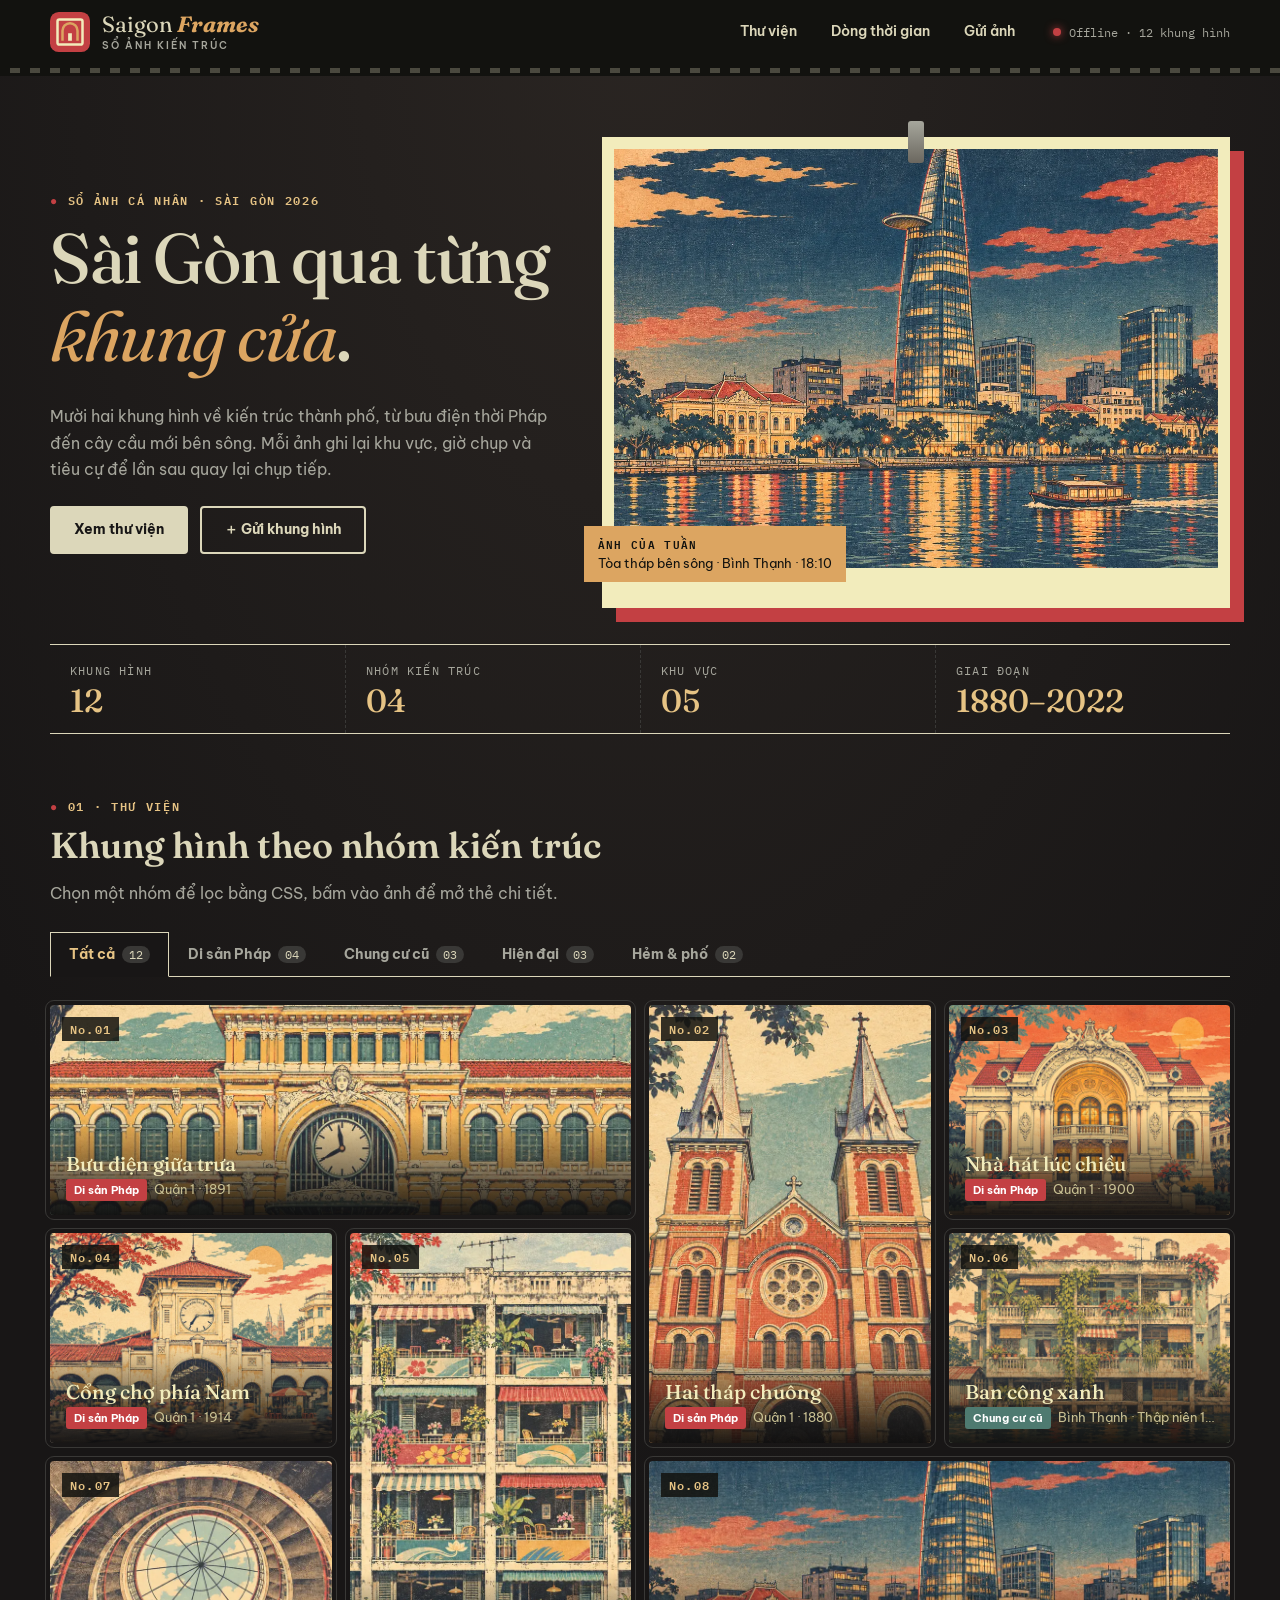
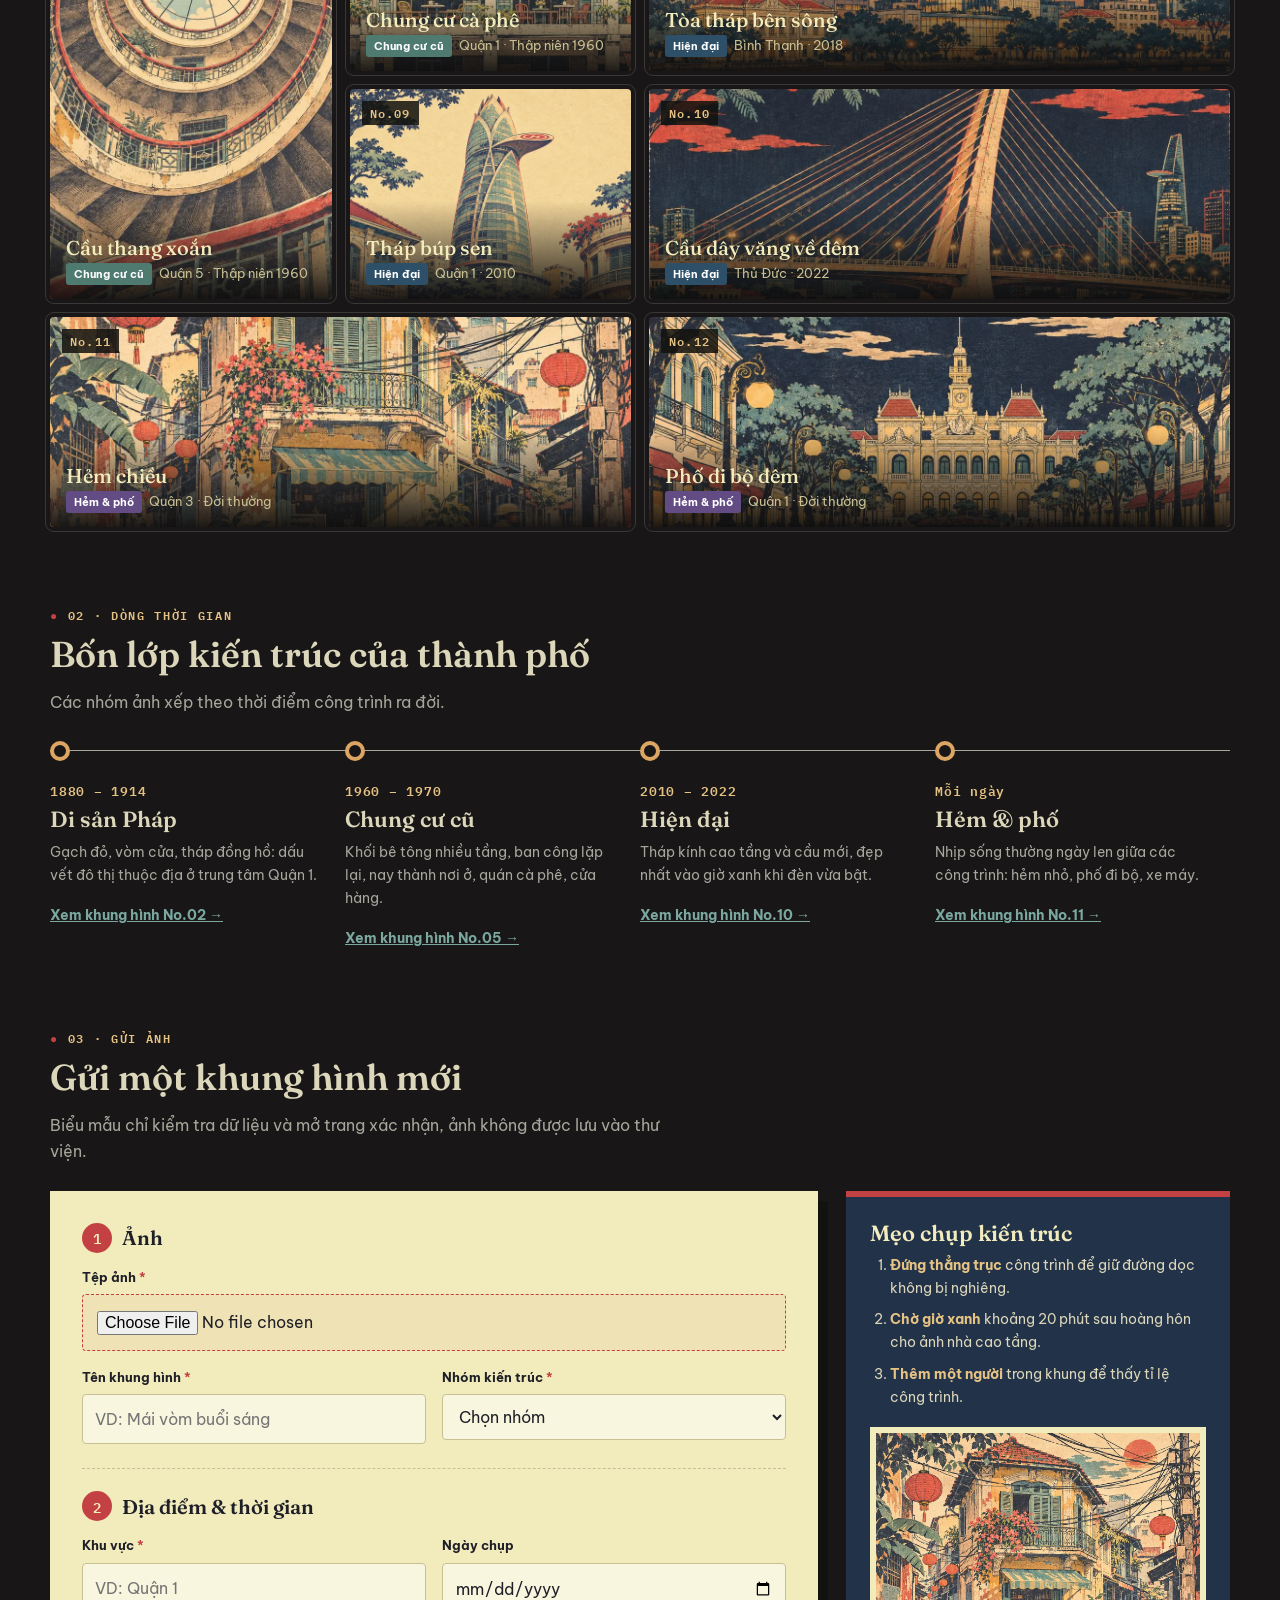
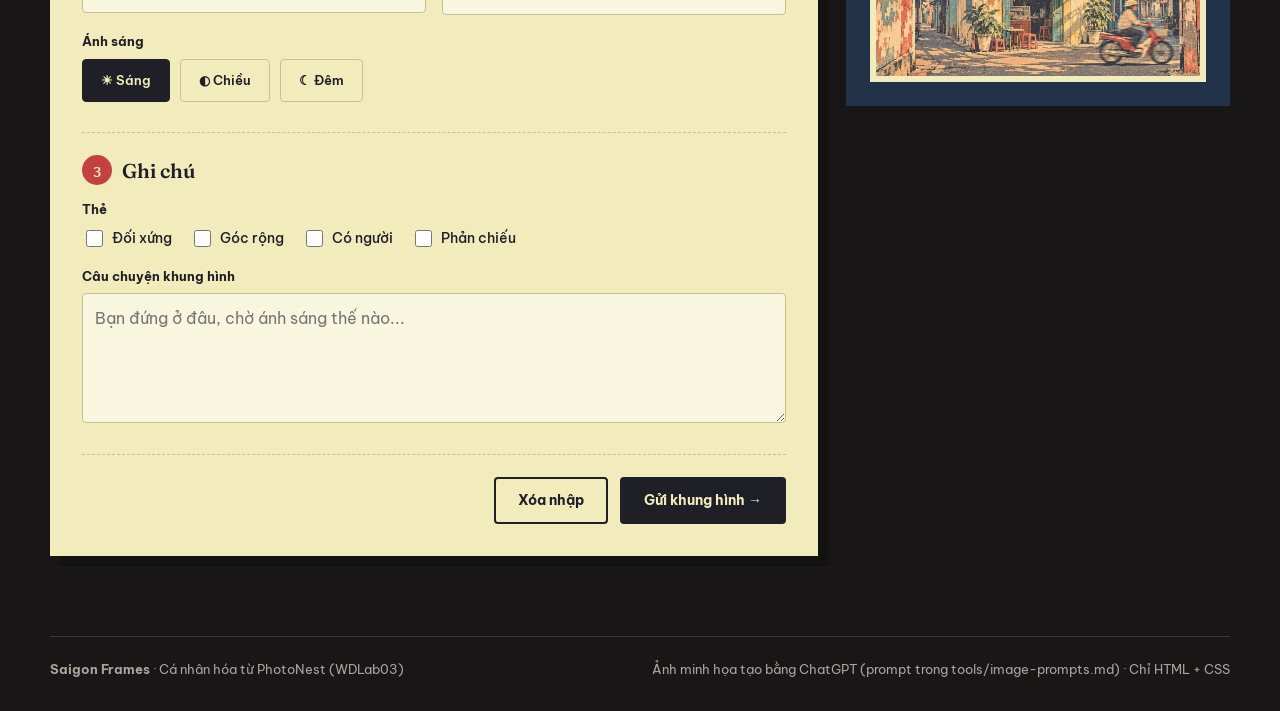
==== commit e77b2d87: "docs: credit ChatGPT as the image generator" ====
--- a/phan1-saigon-frames/index.html
+++ b/phan1-saigon-frames/index.html
@@ -319,7 +319,7 @@
 
   <footer class="site-footer">
     <p><b>Saigon Frames</b> · Cá nhân hóa từ PhotoNest (WDLab03)</p>
-    <p>Ảnh minh họa tạo bằng AI (prompt trong tools/image-prompts.md) · Chỉ HTML + CSS</p>
+    <p>Ảnh minh họa tạo bằng ChatGPT (prompt trong tools/image-prompts.md) · Chỉ HTML + CSS</p>
   </footer>
 
   <section class="lightbox" id="photo-01" aria-labelledby="lb-title-01">
